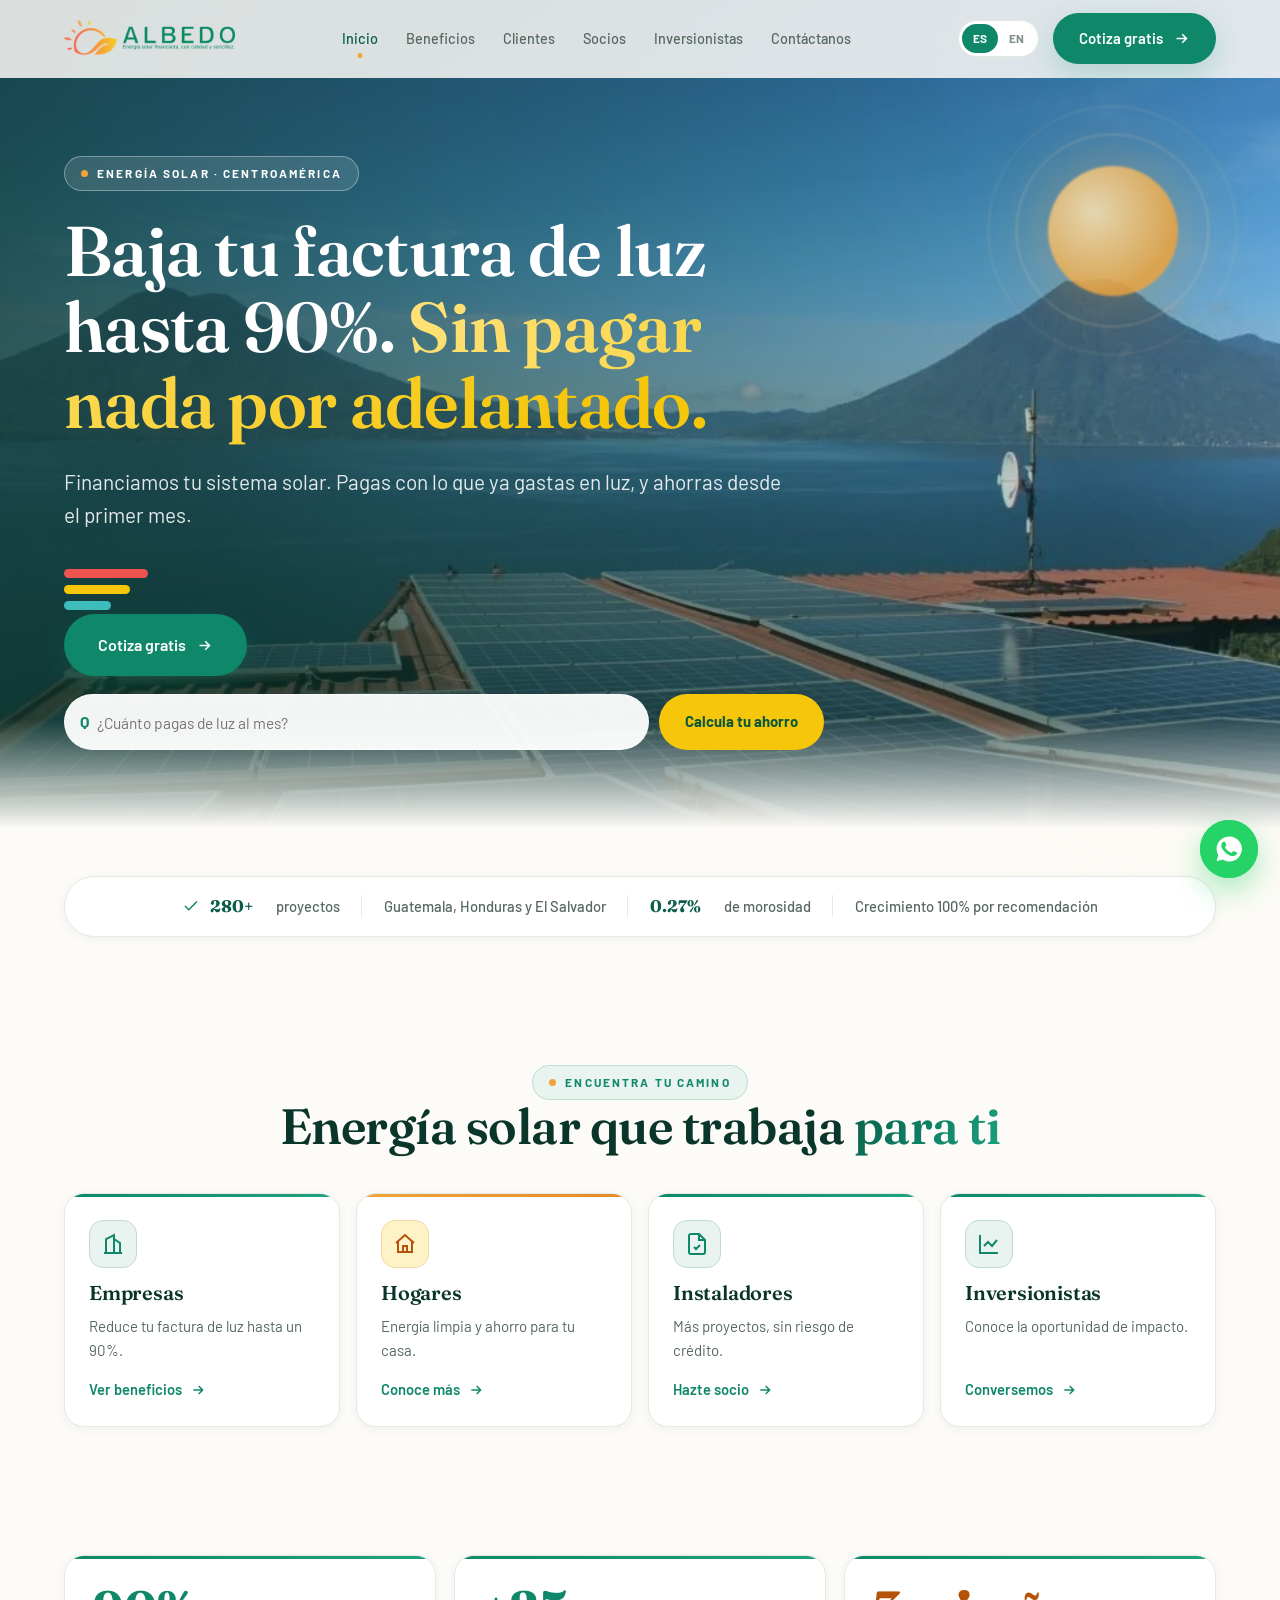
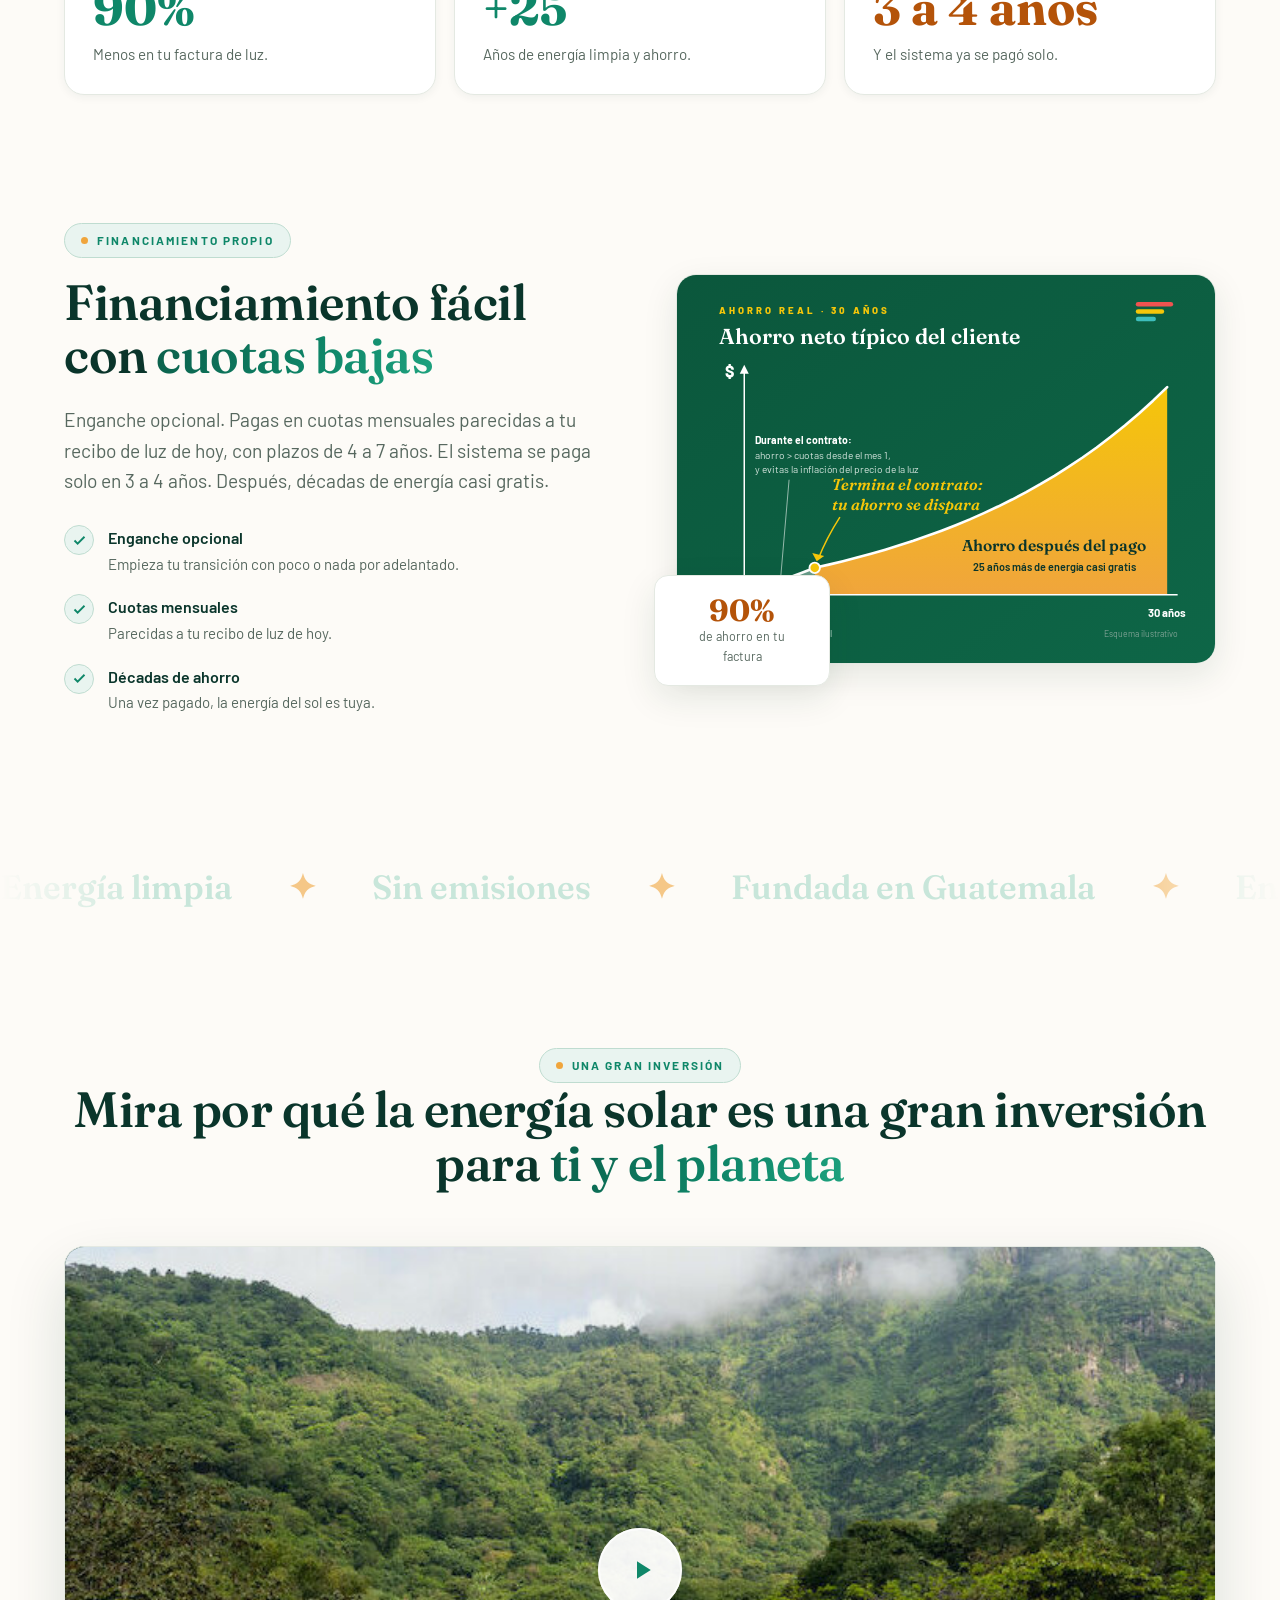
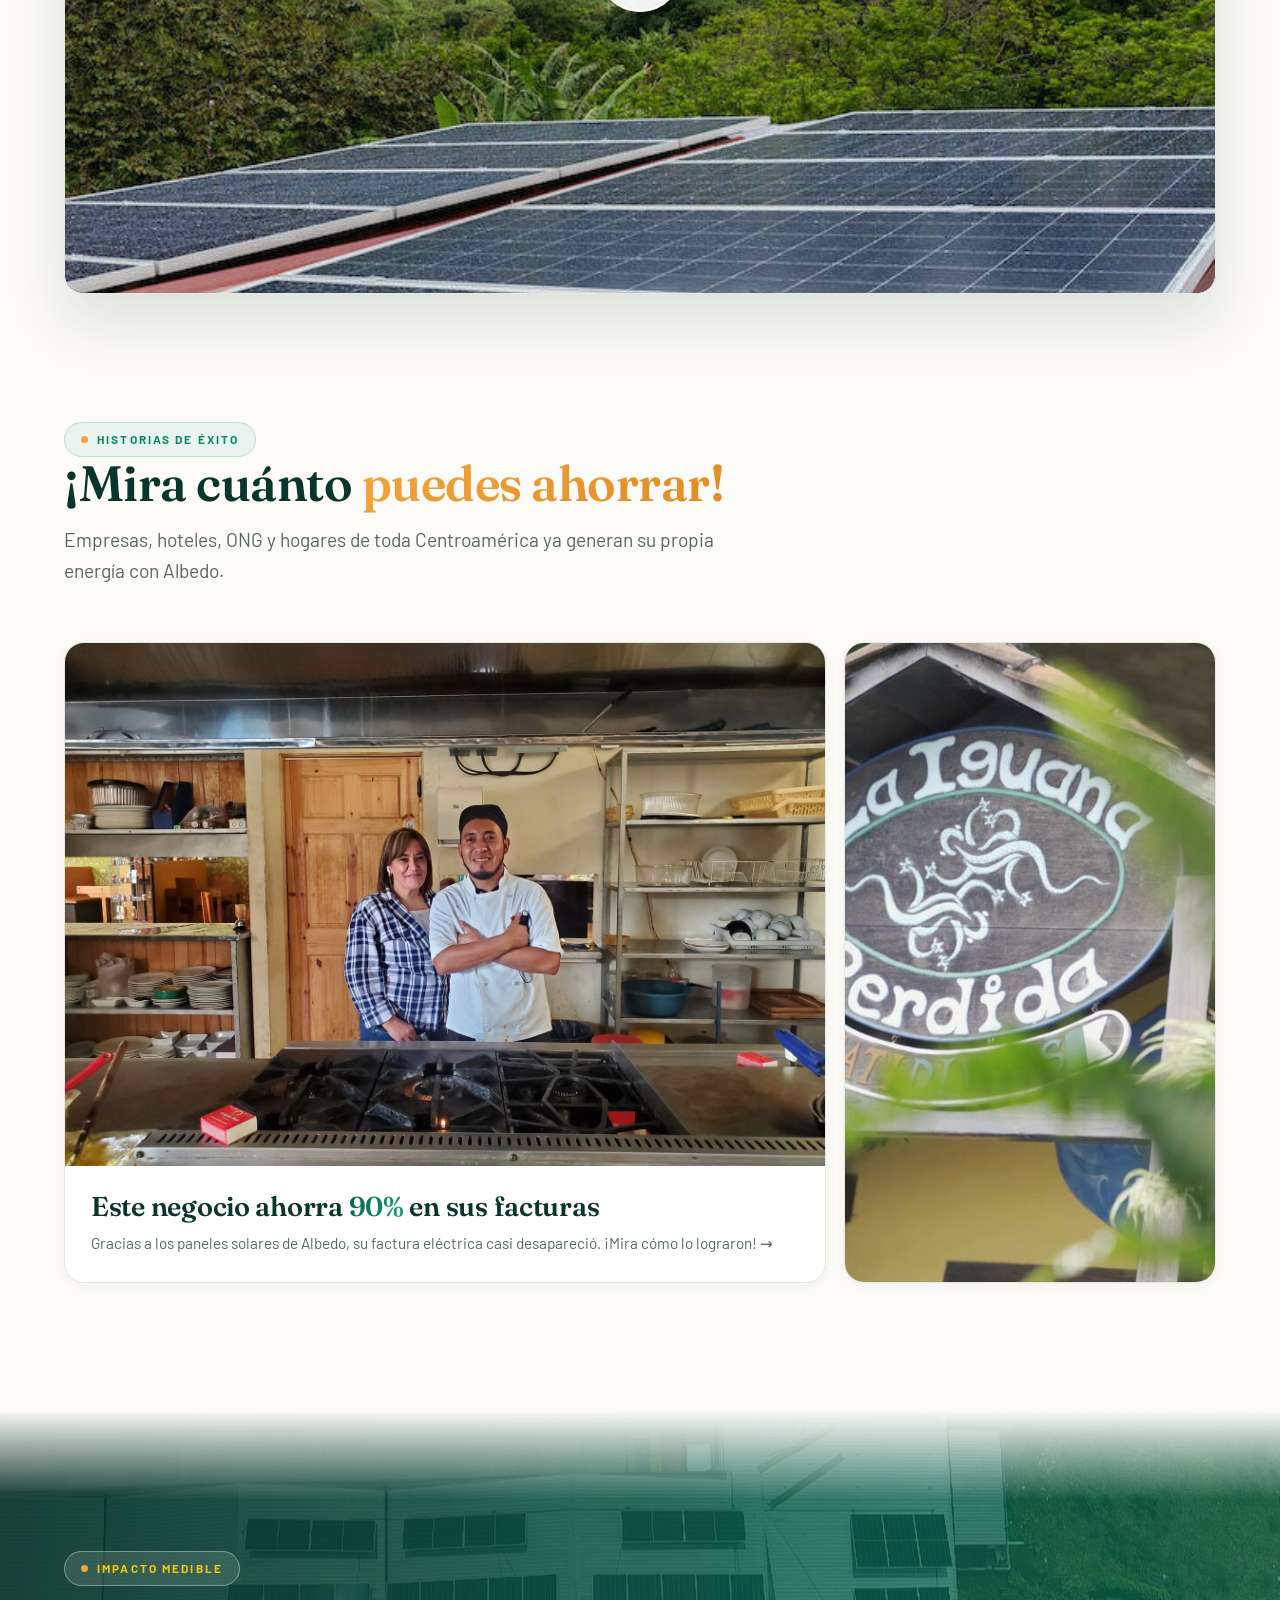
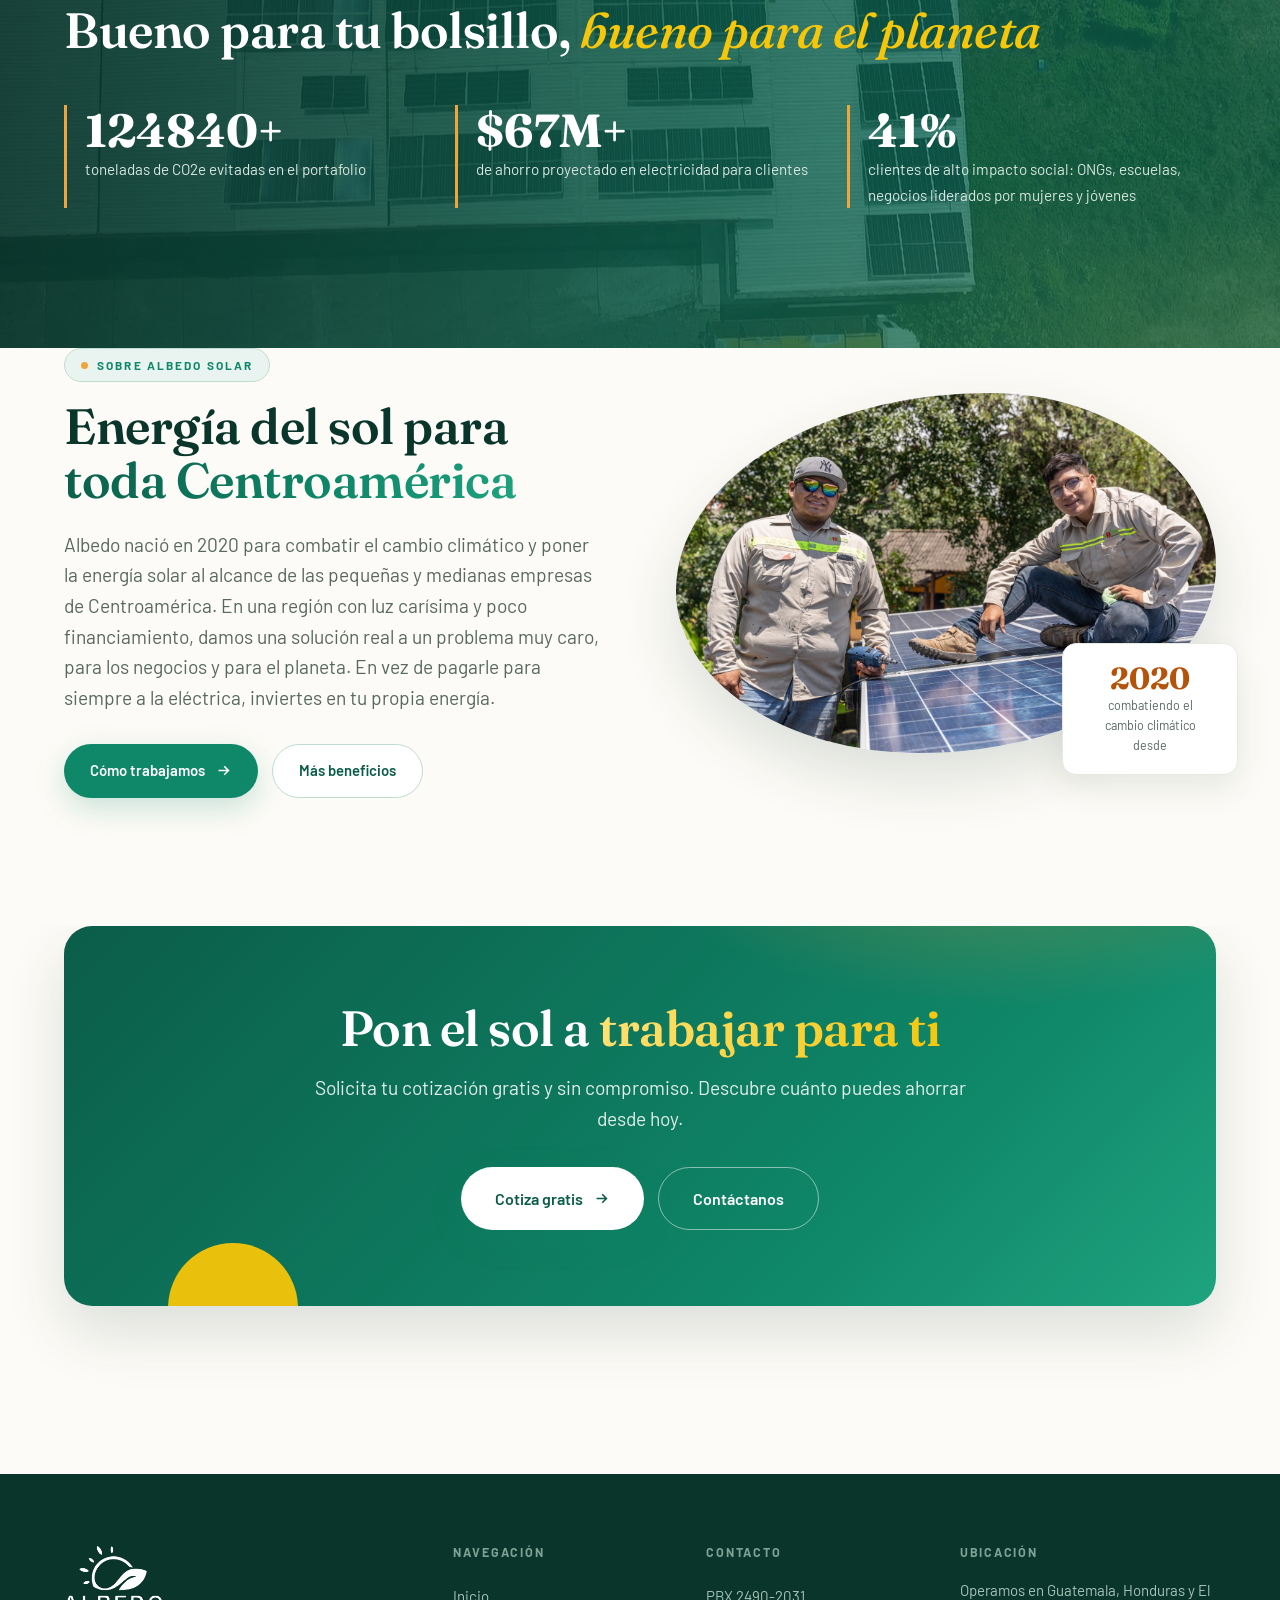
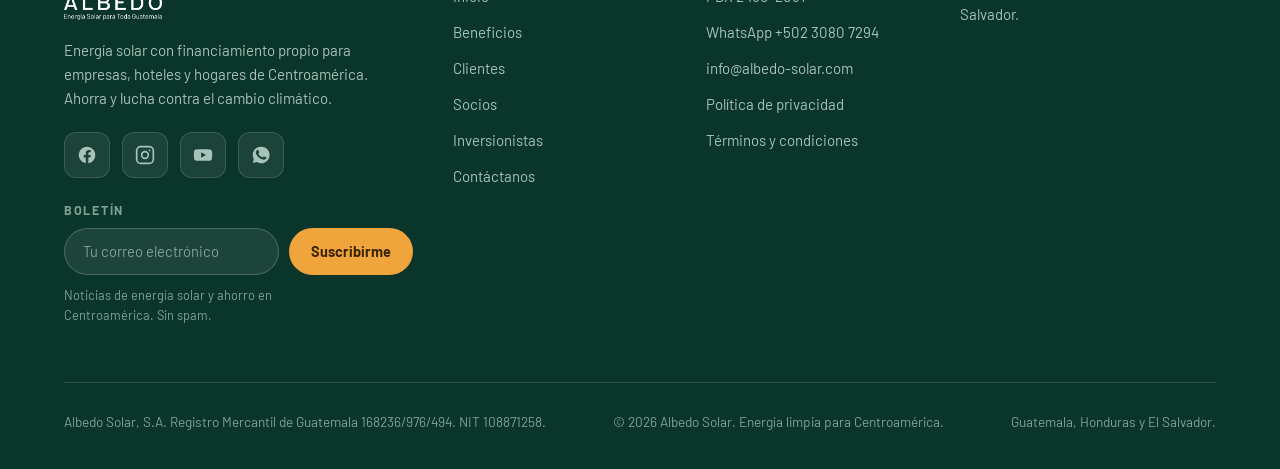
==== index.html @ ab94c724 "Add files via upload" ====
<!DOCTYPE html>
<html lang="es">
<head>
<meta charset="UTF-8" />
<meta name="viewport" content="width=device-width, initial-scale=1.0" />
<title data-en="Albedo Solar | Solar with nothing to pay upfront">Albedo Solar | Energía solar sin pagar nada por adelantado</title>
<meta name="description" data-en="Cut your power bill by up to 90% with built-in financing. Solar for businesses and homes in Guatemala, Honduras and El Salvador." content="Baja tu factura hasta 90% con financiamiento propio. Solar para empresas y hogares en Guatemala, Honduras y El Salvador." />
<link rel="icon" type="image/png" href="assets/images/green-logo-sun.png" />
<link rel="preconnect" href="https://fonts.googleapis.com">
<link rel="preconnect" href="https://fonts.gstatic.com" crossorigin>
<link rel="alternate" hreflang="es" href="https://albedo-solar.com/index.html" />
<link rel="alternate" hreflang="en" href="https://albedo-solar.com/index.html?lang=en" />
<link rel="alternate" hreflang="x-default" href="https://albedo-solar.com/index.html" />
<link rel="stylesheet" href="assets/css/styles.css?v=4" />
</head>
<body>

<div class="bg-field"></div>
<div class="aurora aurora--1"></div>
<div class="aurora aurora--2"></div>

<!-- ============ NAV ============ -->
<nav class="nav">
  <div class="wrap">
    <a class="brand" href="index.html">
      <img src="assets/images/albedo-wordmark-es.png" data-en-src="assets/images/albedo-wordmark.png" alt="Albedo Solar" style="height:36px;width:auto" />
    </a>
    <div class="nav-links">
      <a href="index.html" class="active" data-en="Home">Inicio</a>
      <a href="beneficios.html" data-en="Benefits">Beneficios</a>
      <a href="clientes.html" data-en="Clients">Clientes</a>
      <a href="socios.html" data-en="Installers">Socios</a>
      <a href="inversionistas.html" data-en="Investors">Inversionistas</a>
      <a href="contacto.html" data-en="Contact">Contáctanos</a>
    </div>
    <div class="nav-right">
      <div class="lang">
        <button data-lang="es" class="on">ES</button>
        <button data-lang="en">EN</button>
      </div>
      <a href="contacto.html" class="btn btn--primary nav-cta" data-en="Get a free quote">Cotiza gratis
        <svg viewBox="0 0 24 24" fill="none" stroke="currentColor" stroke-width="2.2"><path d="M5 12h14M13 6l6 6-6 6"/></svg>
      </a>
      <button class="burger" aria-label="Menú"><span></span><span></span><span></span></button>
    </div>
  </div>
</nav>
<div class="drawer">
  <a href="index.html" data-en="Home">Inicio</a>
  <a href="beneficios.html" data-en="Benefits">Beneficios</a>
  <a href="clientes.html" data-en="Clients">Clientes</a>
  <a href="socios.html" data-en="Installers">Socios</a>
  <a href="inversionistas.html" data-en="Investors">Inversionistas</a>
  <a href="contacto.html" data-en="Contact">Contáctanos</a>
  <a href="contacto.html" class="btn btn--primary" data-en="Get a free quote">Cotiza gratis</a>
</div>

<!-- ============ HERO ============ -->
<header class="hero">
  <div class="hero-bg">
    <img src="assets/images/hero-atitlan.jpg" alt="Paneles solares sobre el Lago de Atitlán, Guatemala" data-en-alt="Solar panels above Lake Atitlán, Guatemala" />
  </div>
  <div class="sun-orb"></div>
  <div class="wrap">
    <div class="hero-inner">
      <span class="eyebrow" data-reveal data-en="Solar energy · Central America">Energía solar · Centroamérica</span>
      <h1 data-reveal data-delay="1" data-en="Cut your power bill by up to 90%. &lt;span class=&quot;gradient-text&quot;&gt;Nothing to pay upfront.&lt;/span&gt;" style="margin:22px 0 24px">Baja tu factura de luz hasta 90%. <span class="gradient-text">Sin pagar nada por adelantado.</span></h1>
      <p class="lead" data-reveal data-delay="2" data-en="We finance your solar system. You pay with what you already spend on power, and you save from month one.">Financiamos tu sistema solar. Pagas con lo que ya gastas en luz, y ahorras desde el primer mes.</p>
      <div class="tricolor" data-reveal data-delay="2" aria-hidden="true"><i></i><i></i><i></i></div>
      <div class="hero-actions" data-reveal data-delay="3">
        <a href="contacto.html" class="btn btn--primary btn--lg" data-en="Get a free quote">Cotiza gratis
          <svg viewBox="0 0 24 24" fill="none" stroke="currentColor" stroke-width="2.2"><path d="M5 12h14M13 6l6 6-6 6"/></svg>
        </a>
        <form id="hero-calc" data-target="beneficios.html" class="hero-calc" novalidate>
          <div class="est-prefixed"><input type="number" min="1" inputmode="numeric" placeholder="¿Cuánto pagas de luz al mes?" data-en-ph="What do you pay for power monthly?" aria-label="Factura mensual de luz" data-en-aria="Monthly power bill" required /></div>
          <button type="submit" class="btn btn--solar" data-en="See your savings">Calcula tu ahorro</button>
        </form>
      </div>
    </div>
  </div>
</header>

<!-- ============ TRUST STRIP ============ -->
<section style="padding:clamp(28px,5vw,48px) 0 0">
  <div class="wrap">
    <div class="trust-strip" data-reveal>
      <!-- Live tracker: swap data-count for the live project figure; 280+ is today's floor -->
      <span class="ts"><svg viewBox="0 0 24 24" fill="none" stroke="currentColor" stroke-width="2"><path d="M20 6 9 17l-5-5"/></svg><b><span data-count="280" data-stat="projects">280</span>+</b>&nbsp;<span data-en="projects">proyectos</span></span>
      <span class="ts" data-en="Guatemala, Honduras and El Salvador">Guatemala, Honduras y El Salvador</span>
      <span class="ts"><b data-stat="delinquency">0.27%</b>&nbsp;<span data-en="delinquency">de morosidad</span></span>
      <span class="ts" data-en="Grown 100% by word of mouth">Crecimiento 100% por recomendación</span>
    </div>
  </div>
</section>

<!-- ============ AUDIENCE TILES ============ -->
<section class="section-pad" style="padding-bottom:0">
  <div class="wrap">
    <div class="sec-head center" style="margin-bottom:40px">
      <span class="eyebrow" data-reveal data-en="Find your path">Encuentra tu camino</span>
      <h2 data-reveal data-delay="1" data-en="Solar that works for you">Energía solar que trabaja <span class="gradient-text">para ti</span></h2>
    </div>
    <div class="audiences">
      <div class="aud" data-reveal>
        <span class="aud-ico"><svg viewBox="0 0 24 24" fill="none" stroke="currentColor" stroke-width="2"><path d="M3 21h18M5 21V7l8-4v18M19 21V11l-6-4"/><path d="M9 9v.01M9 13v.01M9 17v.01"/></svg></span>
        <h3 data-en="Businesses">Empresas</h3>
        <p data-en="Cut your electricity bill by up to 90%.">Reduce tu factura de luz hasta un 90%.</p>
        <a class="aud-link" href="beneficios.html" data-en="See benefits">Ver beneficios <svg viewBox="0 0 24 24" fill="none" stroke="currentColor" stroke-width="2.2"><path d="M5 12h14M13 6l6 6-6 6"/></svg></a>
      </div>
      <div class="aud solar" data-reveal data-delay="1">
        <span class="aud-ico"><svg viewBox="0 0 24 24" fill="none" stroke="currentColor" stroke-width="2"><path d="M3 11l9-8 9 8"/><path d="M5 9v11h14V9"/><path d="M10 20v-6h4v6"/></svg></span>
        <h3 data-en="Homes">Hogares</h3>
        <p data-en="Clean energy and savings for your home.">Energía limpia y ahorro para tu casa.</p>
        <a class="aud-link" href="clientes.html" data-en="Learn more">Conoce más <svg viewBox="0 0 24 24" fill="none" stroke="currentColor" stroke-width="2.2"><path d="M5 12h14M13 6l6 6-6 6"/></svg></a>
      </div>
      <div class="aud" data-reveal data-delay="2">
        <span class="aud-ico"><svg viewBox="0 0 24 24" fill="none" stroke="currentColor" stroke-width="2"><path d="M14 2H6a2 2 0 0 0-2 2v16a2 2 0 0 0 2 2h12a2 2 0 0 0 2-2V8z"/><path d="M14 2v6h6"/><path d="m9 15 2 2 4-4"/></svg></span>
        <h3 data-en="Installers">Instaladores</h3>
        <p data-en="More projects, zero credit risk.">Más proyectos, sin riesgo de crédito.</p>
        <a class="aud-link" href="socios.html" data-en="Become a partner">Hazte socio <svg viewBox="0 0 24 24" fill="none" stroke="currentColor" stroke-width="2.2"><path d="M5 12h14M13 6l6 6-6 6"/></svg></a>
      </div>
      <div class="aud" data-reveal data-delay="3">
        <span class="aud-ico"><svg viewBox="0 0 24 24" fill="none" stroke="currentColor" stroke-width="2"><path d="M3 3v18h18"/><path d="m7 14 4-4 4 4 5-6"/></svg></span>
        <h3 data-en="Investors">Inversionistas</h3>
        <p data-en="Explore the impact opportunity.">Conoce la oportunidad de impacto.</p>
        <a class="aud-link" href="inversionistas.html" data-en="Let’s talk">Conversemos <svg viewBox="0 0 24 24" fill="none" stroke="currentColor" stroke-width="2.2"><path d="M5 12h14M13 6l6 6-6 6"/></svg></a>
      </div>
    </div>
  </div>
</section>

<!-- ============ BENEFIT STATS BAND ============ -->
<section class="section-pad">
  <div class="wrap">
    <div class="stat-row">
      <div class="stat" data-reveal>
        <div class="num" data-count="90" data-suffix="%">90%</div>
        <p class="label" data-en="Off your electricity bill.">Menos en tu factura de luz.</p>
      </div>
      <div class="stat" data-reveal data-delay="1">
        <div class="num" data-prefix="+" data-count="25" data-suffix="">+25</div>
        <p class="label" data-en="Years of clean energy and savings.">Años de energía limpia y ahorro.</p>
      </div>
      <div class="stat" data-reveal data-delay="2">
        <div class="num solar" data-en="3 to 4 years">3 a 4 años</div>
        <p class="label" data-en="And the system has paid for itself.">Y el sistema ya se pagó solo.</p>
      </div>
    </div>
  </div>
</section>

<!-- ============ FINANCIAMIENTO ============ -->
<section class="section-pad" id="financiamiento" style="padding-top:0">
  <div class="wrap">
    <div class="split">
      <div class="split-content">
        <span class="eyebrow" data-reveal data-en="Built-in financing">Financiamiento propio</span>
        <h2 data-reveal data-delay="1" data-en="Easy financing with low monthly payments" style="margin:18px 0 22px">Financiamiento fácil con <span class="gradient-text">cuotas bajas</span></h2>
        <p class="lead" data-reveal data-delay="2" data-en="Optional downpayment. You pay monthly, in installments close to today’s power bill, over 4 to 7 years. The system pays for itself in 3 to 4 years. Then decades of near-free energy.">Enganche opcional. Pagas en cuotas mensuales parecidas a tu recibo de luz de hoy, con plazos de 4 a 7 años. El sistema se paga solo en 3 a 4 años. Después, décadas de energía casi gratis.</p>
        <ul class="feature-list">
          <li data-reveal data-delay="2"><span class="tick"><svg viewBox="0 0 24 24" fill="none" stroke="currentColor" stroke-width="3"><path d="M20 6 9 17l-5-5"/></svg></span><div><strong data-en="Optional downpayment">Enganche opcional</strong><span data-en="Start your switch with little or nothing upfront.">Empieza tu transición con poco o nada por adelantado.</span></div></li>
          <li data-reveal data-delay="3"><span class="tick"><svg viewBox="0 0 24 24" fill="none" stroke="currentColor" stroke-width="3"><path d="M20 6 9 17l-5-5"/></svg></span><div><strong data-en="Monthly installments">Cuotas mensuales</strong><span data-en="Close to today’s power bill.">Parecidas a tu recibo de luz de hoy.</span></div></li>
          <li data-reveal data-delay="4"><span class="tick"><svg viewBox="0 0 24 24" fill="none" stroke="currentColor" stroke-width="3"><path d="M20 6 9 17l-5-5"/></svg></span><div><strong data-en="Decades of savings">Décadas de ahorro</strong><span data-en="Once it’s paid off, the sun’s energy is yours.">Una vez pagado, la energía del sol es tuya.</span></div></li>
        </ul>
      </div>
      <div class="split-media" data-reveal data-delay="2">
        <div class="frame"><svg viewBox="0 0 720 520" xmlns="http://www.w3.org/2000/svg" role="img" aria-label="Ahorro neto típico del cliente a 30 años" style="display:block;width:100%;height:auto">
  <defs>
    <linearGradient id="abChartBg" x1="0" y1="0" x2="1" y2="1">
      <stop offset="0" stop-color="#0B573C"/><stop offset="1" stop-color="#0E6647"/>
    </linearGradient>
    <linearGradient id="abGold" x1="0" y1="1" x2="0" y2="0">
      <stop offset="0" stop-color="#F0A53C"/><stop offset="1" stop-color="#F5C609"/>
    </linearGradient>
  </defs>
  <rect width="720" height="520" rx="22" fill="url(#abChartBg)"/>

  <text x="56" y="52" font-family="Barlow, sans-serif" font-size="13" font-weight="800" letter-spacing="4" fill="#F5C609" data-en="REAL SAVINGS · 30 YEARS">AHORRO REAL · 30 AÑOS</text>
  <g transform="translate(614,36)">
    <rect width="50" height="6" rx="3" fill="#EF5350"/><rect y="10" width="38" height="6" rx="3" fill="#F5C609"/><rect y="20" width="27" height="6" rx="3" fill="#3EBEBD"/>
  </g>
  <text x="56" y="92" font-family="Fraunces, Georgia, serif" font-size="29" font-weight="600" fill="#FFFFFF" data-en="Typical client net savings">Ahorro neto típico del cliente</text>

  <path d="M 90 428 90.0 428.0 L 108.9 420.8 L 127.7 413.5 L 146.6 406.3 L 165.5 399.1 L 184.3 391.9 L 184.3 428 Z" fill="#FFFFFF" opacity="0.38"/>
  <path d="M 184.3 428 184.3 391.9 L 203.2 387.6 L 222.1 383.0 L 240.9 378.2 L 259.8 373.1 L 278.7 367.6 L 297.5 361.8 L 316.4 355.7 L 335.3 349.1 L 354.1 342.2 L 373.0 334.8 L 391.9 327.0 L 410.7 318.7 L 429.6 309.9 L 448.5 300.5 L 467.3 290.6 L 486.2 280.0 L 505.1 268.8 L 523.9 256.9 L 542.8 244.2 L 561.7 230.8 L 580.5 216.5 L 599.4 201.3 L 618.3 185.3 L 637.1 168.2 L 656.0 150.0 L 656 428 Z" fill="url(#abGold)"/>
  <path d="M 90.0 428.0 L 108.9 420.8 L 127.7 413.5 L 146.6 406.3 L 165.5 399.1 L 184.3 391.9 L 203.2 387.6 L 222.1 383.0 L 240.9 378.2 L 259.8 373.1 L 278.7 367.6 L 297.5 361.8 L 316.4 355.7 L 335.3 349.1 L 354.1 342.2 L 373.0 334.8 L 391.9 327.0 L 410.7 318.7 L 429.6 309.9 L 448.5 300.5 L 467.3 290.6 L 486.2 280.0 L 505.1 268.8 L 523.9 256.9 L 542.8 244.2 L 561.7 230.8 L 580.5 216.5 L 599.4 201.3 L 618.3 185.3 L 637.1 168.2 L 656.0 150.0" fill="none" stroke="#FFFFFF" stroke-width="3.5" stroke-linecap="round" stroke-linejoin="round"/>
  <line x1="184.3" y1="428" x2="184.3" y2="391.9" stroke="#FFFFFF" stroke-width="1.5" stroke-dasharray="5 5" opacity="0.7"/>
  <line x1="95" y1="417" x2="179" y2="417" stroke="#F5C609" stroke-width="2"/>
  <path d="M 103 413 L 94 417 L 103 421 Z" fill="#F5C609"/>
  <path d="M 171 413 L 180 417 L 171 421 Z" fill="#F5C609"/>
  <circle cx="184.3" cy="391.9" r="7" fill="#F5C609" stroke="#FFFFFF" stroke-width="2.5"/>

  <line x1="90" y1="428" x2="670" y2="428" stroke="#FFFFFF" stroke-width="2"/>
  <line x1="90" y1="428" x2="90" y2="124" stroke="#FFFFFF" stroke-width="2"/>
  <path d="M 84 132 L 90 120 L 96 132 Z" fill="#FFFFFF"/>
  <text x="64" y="138" font-family="Barlow, sans-serif" font-size="22" font-weight="800" fill="#FFFFFF">$</text>

  <!-- during-contract block -->
  <text x="104" y="226" font-family="Barlow, sans-serif" font-size="14" font-weight="700" fill="#FFFFFF" data-en="During the contract:">Durante el contrato:</text>
  <text x="104" y="246" font-family="Barlow, sans-serif" font-size="13.5" fill="#D7E6DF" data-en="savings &amp;gt; payments from month 1,">ahorro &gt; cuotas desde el mes 1,</text>
  <text x="104" y="265" font-family="Barlow, sans-serif" font-size="13.5" fill="#D7E6DF" data-en="and you avoid electricity price inflation">y evitas la inflación del precio de la luz</text>
  <line x1="150" y1="274" x2="139" y2="402" stroke="#D7E6DF" stroke-width="1.2" opacity="0.75"/>

  <!-- kink annotation -->
  <text x="208" y="288" font-family="Fraunces, Georgia, serif" font-size="21" font-weight="600" font-style="italic" fill="#F5C609" data-en="The contract ends:">Termina el contrato:</text>
  <text x="208" y="314" font-family="Fraunces, Georgia, serif" font-size="21" font-weight="600" font-style="italic" fill="#F5C609" data-en="your savings take off">tu ahorro se dispara</text>
  <path d="M 218 324 Q 200 352 189 380" fill="none" stroke="#F5C609" stroke-width="2"/>
  <path d="M 181 372 L 187 383 L 197 376 Z" fill="#F5C609"/>

  <!-- after repayment -->
  <text x="505" y="370" text-anchor="middle" font-family="Fraunces, Georgia, serif" font-size="21" font-weight="600" fill="#0A352B" data-en="Savings after repayment">Ahorro después del pago</text>
  <text x="505" y="396" text-anchor="middle" font-family="Barlow, sans-serif" font-size="14.5" font-weight="600" fill="#0A352B" data-en="25 more years of near-free energy">25 años más de energía casi gratis</text>

  <text x="90" y="458" text-anchor="middle" font-family="Barlow, sans-serif" font-size="15" fill="#BFDCD0">0</text>
  <text x="184" y="458" text-anchor="middle" font-family="Barlow, sans-serif" font-size="15" font-weight="800" fill="#F5C609" data-en="5 years">5 años</text>
  <text x="656" y="458" text-anchor="middle" font-family="Barlow, sans-serif" font-size="15" font-weight="700" fill="#FFFFFF" data-en="30 years">30 años</text>
  <rect x="83" y="472" width="14" height="15" rx="3" fill="#F0A53C"/>
  <text x="105" y="484" font-family="Barlow, sans-serif" font-size="13" fill="#BFDCD0" data-en="Optional downpayment">Enganche opcional</text>
  <text x="670" y="484" text-anchor="end" font-family="Barlow, sans-serif" font-size="11.5" fill="#7FA294" data-en="Illustrative">Esquema ilustrativo</text>
</svg></div>
        <div class="glow-chip">
          <div class="big">90%</div>
          <div class="sm" data-en="off your bill">de ahorro en tu factura</div>
        </div>
      </div>
    </div>
  </div>
</section>

<!-- ============ MARQUEE ============ -->
<section style="padding:18px 0 6px">
  <div class="marquee"><div class="marquee-track">
    <span data-en="Clean energy">Energía limpia</span><span data-en="No emissions">Sin emisiones</span><span data-en="Founded in Guatemala">Fundada en Guatemala</span><span data-en="Energy for Central America">Energía para Centroamérica</span><span data-en="Real savings">Ahorro real</span>
    <span data-en="Clean energy">Energía limpia</span><span data-en="No emissions">Sin emisiones</span><span data-en="Founded in Guatemala">Fundada en Guatemala</span><span data-en="Energy for Central America">Energía para Centroamérica</span><span data-en="Real savings">Ahorro real</span>
  </div></div>
</section>

<!-- ============ VIDEO / INVERSIÓN ============ -->
<section class="section-pad">
  <div class="wrap">
    <div class="sec-head center">
      <span class="eyebrow" data-reveal data-en="A great investment">Una gran inversión</span>
      <h2 data-reveal data-delay="1" data-en="See why solar is a great investment for you and the planet">Mira por qué la energía solar es una gran inversión<br>para <span class="gradient-text">ti y el planeta</span></h2>
    </div>
    <div class="video-wrap" data-reveal data-delay="2" data-video="UJ7gDQhjEqg">
      <img class="poster" src="assets/images/solar-with-trees.jpg" alt="Paneles solares entre montañas de Centroamérica" data-en-alt="Solar panels among the mountains of Central America" />
      <button class="play-btn" aria-label="Ver video" data-en-aria="Play video">
        <span class="ring"><svg viewBox="0 0 24 24" fill="currentColor"><path d="M8 5v14l11-7z"/></svg></span>
      </button>
    </div>
  </div>
</section>

<!-- ============ HISTORIAS DE ÉXITO ============ -->
<section class="section-pad" style="padding-top:0">
  <div class="wrap">
    <div class="sec-head">
      <span class="eyebrow" data-reveal data-en="Success stories">Historias de éxito</span>
      <h2 data-reveal data-delay="1" data-en="See how much you can save!">¡Mira cuánto <span class="solar-text">puedes ahorrar!</span></h2>
      <p class="lead" data-reveal data-delay="2" data-en="Businesses, hotels, NGOs and homes across Central America already make their own energy with Albedo.">Empresas, hoteles, ONG y hogares de toda Centroamérica ya generan su propia energía con Albedo.</p>
    </div>
    <div class="bento">
      <a href="clientes.html" class="card col-4" data-reveal>
        <div class="card-media"><img src="assets/images/customer-restaurant.jpg" alt="Dueña de un restaurante que ahorra con Albedo Solar" data-en-alt="Restaurant owner saving with Albedo Solar" /></div>
        <div class="card-body">
          <h3 data-en="This business saves 90% on its bills">Este negocio ahorra <span class="gradient-text">90%</span> en sus facturas</h3>
          <p data-en="Thanks to Albedo solar panels, its power bill all but vanished. See how they did it →">Gracias a los paneles solares de Albedo, su factura eléctrica casi desapareció. ¡Mira cómo lo lograron! →</p>
        </div>
      </a>
      <a href="clientes.html" class="card col-2" data-reveal data-delay="1">
        <div class="card-media" style="aspect-ratio:auto;height:100%;min-height:240px"><img src="assets/images/Albedo-Pics_-27.jpg" alt="Hotel a orillas del Lago de Atitlán" data-en-alt="Hotel on the shore of Lake Atitlán" /></div>
        <div class="card-body">
          <h3 data-en="Hotel on Lake Atitlán">Hotel en el Lago de Atitlán</h3>
          <p data-en="90% off its bill. See how →">90% menos en su factura. ¿Cómo lo hicieron? →</p>
        </div>
      </a>
    </div>
  </div>
</section>


<!-- IMPACTO (photo band) -->
<section class="photo-band" style="background-image:url('assets/images/aerial-roof.jpg')">
  <div class="wrap">
    <div class="pb-inner">
      <span class="eyebrow" data-reveal data-en="Measured impact">Impacto medible</span>
      <h2 data-reveal data-delay="1" data-en="Good for your pocket, &lt;em&gt;good for the planet&lt;/em&gt;">Bueno para tu bolsillo, <em>bueno para el planeta</em></h2>
      <div class="pb-stats">
        <div class="pb-stat" data-reveal><b data-count="135000" data-suffix="+" data-stat="co2Tons">135,000+</b><span data-en="tons of CO2e avoided across the portfolio">toneladas de CO2e evitadas en el portafolio</span></div>
        <div class="pb-stat" data-reveal data-delay="1"><b data-prefix="$" data-count="72" data-suffix="M+">$72M+</b><span data-en="in projected client electricity savings">de ahorro proyectado en electricidad para clientes</span></div>
        <div class="pb-stat" data-reveal data-delay="2"><b data-count="44" data-suffix="%" data-stat="impactClients">44%</b><span data-en="high social-impact clients: NGOs, schools, women- and youth-led businesses">clientes de alto impacto social: ONGs, escuelas, negocios liderados por mujeres y jóvenes</span></div>
      </div>
    </div>
  </div>
</section>

<!-- ============ SOBRE ALBEDO ============ -->
<section class="section-pad" id="sobre" style="padding-top:0">
  <div class="wrap">
    <div class="split rev">
      <div class="split-media" data-reveal>
        <div class="frame blob-frame"><img src="assets/images/dream-team.jpg" alt="Equipo de Albedo Solar instalando paneles" data-en-alt="The Albedo Solar team installing panels" /></div>
        <div class="glow-chip" style="right:-22px;left:auto">
          <div class="big">2020</div>
          <div class="sm" data-en="fighting climate change since">combatiendo el cambio climático desde</div>
        </div>
      </div>
      <div class="split-content">
        <span class="eyebrow" data-reveal data-en="About Albedo Solar">Sobre Albedo Solar</span>
        <h2 data-reveal data-delay="1" data-en="Solar energy for all of Central America" style="margin:18px 0 22px">Energía del sol para <span class="gradient-text">toda Centroamérica</span></h2>
        <p class="lead" data-reveal data-delay="2" data-en="Albedo was founded in 2020 to fight climate change and put solar within reach of small and medium businesses across Central America. In a region with sky-high power costs and little financing, we offer a real fix to an expensive problem, for businesses and the planet. Instead of paying the utility forever, you invest in your own energy.">Albedo nació en 2020 para combatir el cambio climático y poner la energía solar al alcance de las pequeñas y medianas empresas de Centroamérica. En una región con luz carísima y poco financiamiento, damos una solución real a un problema muy caro, para los negocios y para el planeta. En vez de pagarle para siempre a la eléctrica, inviertes en tu propia energía.</p>
        <div class="hero-actions" style="margin-top:30px" data-reveal data-delay="3">
          <a href="beneficios.html#proceso" class="btn btn--primary" data-en="How we work">Cómo trabajamos
            <svg viewBox="0 0 24 24" fill="none" stroke="currentColor" stroke-width="2.2"><path d="M5 12h14M13 6l6 6-6 6"/></svg>
          </a>
          <a href="beneficios.html" class="btn btn--ghost" data-en="More benefits">Más beneficios</a>
        </div>
      </div>
    </div>
  </div>
</section>

<!-- ============ CTA ============ -->
<section class="section-pad cta-band" style="padding-top:0">
  <div class="wrap">
    <div class="cta-box" data-reveal>
      <span class="halfsun" aria-hidden="true"></span>
      <h2 data-en="Put the sun to work for you">Pon el sol a <span class="solar-text">trabajar para ti</span></h2>
      <p class="lead" data-en="Get a free, no-obligation quote. See how much you can save starting today.">Solicita tu cotización gratis y sin compromiso. Descubre cuánto puedes ahorrar desde hoy.</p>
      <div class="hero-actions">
        <a href="contacto.html" class="btn btn--primary btn--lg" data-en="Get a free quote">Cotiza gratis
          <svg viewBox="0 0 24 24" fill="none" stroke="currentColor" stroke-width="2.2"><path d="M5 12h14M13 6l6 6-6 6"/></svg>
        </a>
        <a href="contacto.html" class="btn btn--ghost btn--lg" data-en="Contact us">Contáctanos</a>
      </div>
    </div>
  </div>
</section>

<!-- ============ FOOTER ============ -->
<footer class="footer">
  <div class="wrap">
    <div class="footer-grid">
      <div>
        <a class="brand" href="index.html"><img src="assets/images/LOGO_SPANISH-white.png" data-en-src="assets/images/footer-logo.png" alt="Albedo Solar" style="height:74px;width:auto" /></a>
        <p data-en="Solar energy with built-in financing for businesses, hotels and homes across Central America. Save money and fight climate change.">Energía solar con financiamiento propio para empresas, hoteles y hogares de Centroamérica. Ahorra y lucha contra el cambio climático.</p>
        <div class="socials" style="margin-top:22px">
          <a href="https://www.facebook.com/AlbedoSolarGuate" target="_blank" rel="noopener" aria-label="Facebook"><svg viewBox="0 0 24 24" fill="currentColor"><path d="M22 12a10 10 0 1 0-11.5 9.9v-7H8v-2.9h2.5V9.8c0-2.5 1.5-3.9 3.8-3.9 1.1 0 2.2.2 2.2.2v2.5h-1.3c-1.2 0-1.6.8-1.6 1.6v1.9h2.8l-.4 2.9h-2.4v7A10 10 0 0 0 22 12z"/></svg></a>
          <a href="https://www.instagram.com/albedo.solar/" target="_blank" rel="noopener" aria-label="Instagram"><svg viewBox="0 0 24 24" fill="none" stroke="currentColor" stroke-width="2"><rect x="2" y="2" width="20" height="20" rx="5"/><circle cx="12" cy="12" r="4"/><circle cx="17.5" cy="6.5" r="1" fill="currentColor" stroke="none"/></svg></a>
          <a href="https://www.youtube.com/@albedosolar9647" target="_blank" rel="noopener" aria-label="YouTube"><svg viewBox="0 0 24 24" fill="currentColor"><path d="M23 12s0-3.2-.4-4.7a2.5 2.5 0 0 0-1.8-1.8C19.2 5 12 5 12 5s-7.2 0-8.8.5A2.5 2.5 0 0 0 1.4 7.3 26 26 0 0 0 1 12a26 26 0 0 0 .4 4.7 2.5 2.5 0 0 0 1.8 1.8C4.8 19 12 19 12 19s7.2 0 8.8-.5a2.5 2.5 0 0 0 1.8-1.8C23 15.2 23 12 23 12zM9.8 15.3V8.7l5.7 3.3z"/></svg></a>
          <a href="https://wa.me/50230807294" target="_blank" rel="noopener" aria-label="WhatsApp"><svg viewBox="0 0 24 24" fill="currentColor"><path d="M12 2a10 10 0 0 0-8.6 15l-1.3 4.7 4.8-1.3A10 10 0 1 0 12 2zm5.8 14.2c-.2.7-1.4 1.3-2 1.4-.5.1-1.2.1-1.9-.1-.4-.1-1-.3-1.7-.6-3-1.3-5-4.4-5.1-4.6-.2-.2-1.3-1.7-1.3-3.2s.8-2.3 1.1-2.6c.3-.3.6-.4.8-.4h.6c.2 0 .4 0 .7.5l.8 2c.1.2.1.4 0 .6l-.4.5-.3.4c-.2.2-.4.4-.2.7.2.4.9 1.5 2 2.4 1.3 1.2 2.4 1.5 2.7 1.7.3.1.5.1.7-.1l.9-1c.2-.3.4-.2.7-.1l2 .9c.3.2.5.2.6.4.1.1.1.7-.2 1.4z"/></svg></a>
        </div>
        <div class="newsletter">
          <h4 data-en="Newsletter">Boletín</h4>
          <form novalidate>
            <div class="nl-row">
              <input type="email" name="EMAIL" placeholder="Tu correo electrónico" data-en-ph="Your email address" required aria-label="Correo para el boletín" data-en-aria="Newsletter email" />
              <button type="submit" data-en="Subscribe">Suscribirme</button>
            </div>
            <p class="nl-note" data-en="News on solar and savings in Central America. No spam.">Noticias de energía solar y ahorro en Centroamérica. Sin spam.</p>
          </form>
        </div>
      </div>
      <div class="footer-col">
        <h4 data-en="Navigation">Navegación</h4>
        <a href="index.html" data-en="Home">Inicio</a>
        <a href="beneficios.html" data-en="Benefits">Beneficios</a>
          <a href="clientes.html" data-en="Clients">Clientes</a>
        <a href="socios.html" data-en="Installers">Socios</a>
        <a href="inversionistas.html" data-en="Investors">Inversionistas</a>
        <a href="contacto.html" data-en="Contact">Contáctanos</a>
      </div>
      <div class="footer-col">
        <h4 data-en="Contact">Contacto</h4>
        <a href="tel:+50224902031">PBX 2490-2031</a>
        <a href="https://wa.me/50230807294" target="_blank" rel="noopener">WhatsApp +502 3080 7294</a>
        <a href="mailto:info@albedo-solar.com">info@albedo-solar.com</a>
        <a href="privacidad.html" data-en="Privacy policy">Política de privacidad</a>
        <a href="terminos.html" data-en="Terms">Términos y condiciones</a>
      </div>
      <div class="footer-col">
        <h4 data-en="Location">Ubicación</h4>
        <p style="font-size:.94rem" data-en="We work across Guatemala, Honduras and El Salvador.">Operamos en Guatemala, Honduras y El Salvador.</p>
      </div>
    </div>
    <div class="footer-bottom">
      <span data-en="Albedo Solar, S.A. Registro Mercantil de Guatemala 168236/976/494. NIT 108871258.">Albedo Solar, S.A. Registro Mercantil de Guatemala 168236/976/494. NIT 108871258.</span>

      <span data-en="© 2026 Albedo Solar. Clean energy for Central America.">© <span data-year>2026</span> Albedo Solar. Energía limpia para Centroamérica.</span>
      <span data-en="Guatemala, Honduras and El Salvador.">Guatemala, Honduras y El Salvador.</span>
    </div>
  </div>
</footer>

<!-- floating WhatsApp -->
<a class="wa-float" href="https://wa.me/50230807294" target="_blank" rel="noopener" aria-label="WhatsApp" data-en-aria="Chat on WhatsApp">
  <svg viewBox="0 0 24 24"><path d="M12 2a10 10 0 0 0-8.6 15l-1.3 4.7 4.8-1.3A10 10 0 1 0 12 2zm5.8 14.2c-.2.7-1.4 1.3-2 1.4-.5.1-1.2.1-1.9-.1-.4-.1-1-.3-1.7-.6-3-1.3-5-4.4-5.1-4.6-.2-.2-1.3-1.7-1.3-3.2s.8-2.3 1.1-2.6c.3-.3.6-.4.8-.4h.6c.2 0 .4 0 .7.5l.8 2c.1.2.1.4 0 .6l-.4.5-.3.4c-.2.2-.4.4-.2.7.2.4.9 1.5 2 2.4 1.3 1.2 2.4 1.5 2.7 1.7.3.1.5.1.7-.1l.9-1c.2-.3.4-.2.7-.1l2 .9c.3.2.5.2.6.4.1.1.1.7-.2 1.4z"/></svg>
</a>

<!-- sticky mobile CTA bar -->
<div class="mobile-cta">
  <a class="btn btn--primary" href="https://wa.me/50230807294" target="_blank" rel="noopener" data-wa-es="Hola Albedo. Quiero una cotización gratis." data-wa-en="Hi Albedo. I'd like a free quote." data-en="WhatsApp">WhatsApp</a>
  <a class="btn btn--ghost" href="beneficios.html#estimador" data-en="See your savings">Calcula tu ahorro</a>
</div>

<script src="assets/js/config.js?v=4"></script>
<script src="assets/js/main.js?v=4"></script>
</body>
</html>
---- assets/css/styles.css ----
/* ==========================================================================
   ALBEDO SOLAR — Marca Albedo skin
   Light, warm, real photography. Deep green + warm orange on soft cream.
   Same class map as the original build; only the design system changed.
   ========================================================================== */

/* ----------  Fonts  ---------- */
@import url('https://fonts.googleapis.com/css2?family=Fraunces:opsz,wght@9..144,500;9..144,600;9..144,700&family=Barlow:wght@400;500;600;700;800&display=swap');

/* ----------  Tokens (Marca Albedo)  ---------- */
:root {
  /* Brand */
  --green:       #0F8769;   /* primary */
  --green-mid:   #1FA37F;
  --green-deep:  #0B5D49;
  --green-ink:   #0A352B;   /* footer / darkest */
  --tint:        #E9F4F0;   /* light green tint */
  --band:        #C8E6DA;   /* mid green band */
  --orange:      #F0A53C;
  --yellow:      #F5C609;   /* deck bright yellow */
  --teal-acc:    #3EBEBD;   /* deck teal */
  --coral:       #EF5350;   /* deck coral */
  --orange-dark: #B45309;
  --orange-tint: #FEF3C7;

  /* Surfaces */
  --bg:          #FDFBF7;   /* warm cream */
  --bg-2:        #F7F4EC;
  --surface:     #FFFFFF;
  --glass:       #FFFFFF;
  --glass-2:     #F4F9F6;
  --stroke:      #E4E9E2;
  --stroke-2:    #BFDCD0;

  /* Text */
  --text:        #21312B;
  --muted:       #57685F;
  --muted-2:     #7E8D85;

  /* Gradients */
  --grad-brand:  linear-gradient(135deg, #0F8769 0%, #1FA37F 100%);
  --grad-solar:  linear-gradient(135deg, #F0A53C 0%, #E38B26 100%);
  --grad-text:   linear-gradient(120deg, #0B5D49 0%, #0F8769 60%, #1FA37F 100%);

  /* Shadows */
  --shadow-sm:   0 2px 10px rgba(16, 55, 44, 0.06);
  --shadow-md:   0 12px 34px rgba(16, 55, 44, 0.10);
  --shadow-lg:   0 26px 60px rgba(16, 55, 44, 0.14);
  --glow-teal:   0 10px 30px rgba(15, 135, 105, 0.22);
  --glow-green:  0 10px 30px rgba(15, 135, 105, 0.18);

  /* Geometry */
  --radius:      20px;
  --radius-sm:   14px;
  --maxw:        1200px;
  --nav-h:       78px;

  --ease:        cubic-bezier(0.22, 1, 0.36, 1);

  --font-display: 'Fraunces', Georgia, serif;
  --font-body:    'Barlow', 'Inter', system-ui, sans-serif;
}

/* ----------  Reset  ---------- */
*, *::before, *::after { box-sizing: border-box; margin: 0; padding: 0; }
html { scroll-behavior: smooth; -webkit-text-size-adjust: 100%; }
body {
  font-family: var(--font-body);
  background: var(--bg);
  color: var(--text);
  line-height: 1.6;
  overflow-x: hidden;
}
img { display: block; max-width: 100%; }
button { border: 0; background: none; font: inherit; cursor: pointer; }
a { color: inherit; text-decoration: none; }

/* ----------  Ambient background  ---------- */
.bg-field { position: fixed; inset: 0; z-index: -2; background: var(--bg); }
.bg-field::before {
  content: ""; position: absolute; inset: 0;
  background:
    radial-gradient(900px 500px at 85% -10%, rgba(240, 165, 60, 0.07), transparent 60%),
    radial-gradient(800px 520px at -10% 30%, rgba(15, 135, 105, 0.06), transparent 60%);
}
.aurora { position: fixed; z-index: -1; border-radius: 50%; filter: blur(90px); opacity: .5; pointer-events: none; }
.aurora--1 { width: 520px; height: 520px; top: -180px; left: -140px; background: rgba(200, 230, 218, 0.55); }
.aurora--2 { width: 460px; height: 460px; top: 32%; right: -180px; background: rgba(254, 243, 199, 0.6); }

/* ----------  Layout helpers  ---------- */
.wrap { width: 100%; max-width: var(--maxw); margin: 0 auto; padding: 0 24px; }
section { position: relative; }
.section-pad { padding: clamp(64px, 10vw, 130px) 0; }

.eyebrow {
  display: inline-flex; align-items: center; gap: 9px;
  font-family: var(--font-body); font-size: 0.74rem; font-weight: 700;
  letter-spacing: 0.18em; text-transform: uppercase; color: var(--green);
  padding: 7px 16px; border: 1px solid var(--stroke-2); border-radius: 100px;
  background: var(--tint);
}
.eyebrow::before { content: ""; width: 7px; height: 7px; border-radius: 50%; background: var(--orange); }

h1, h2, h3, h4 { font-family: var(--font-display); font-weight: 600; line-height: 1.08; letter-spacing: -0.01em; color: var(--green-ink); }
h1 { font-size: clamp(2.5rem, 6vw, 4.4rem); }
h2 { font-size: clamp(1.9rem, 4.2vw, 3.1rem); }
h3 { font-size: clamp(1.25rem, 2.3vw, 1.7rem); }

.gradient-text {
  background: var(--grad-text); -webkit-background-clip: text; background-clip: text;
  -webkit-text-fill-color: transparent; color: transparent;
}
.solar-text {
  background: var(--grad-solar); -webkit-background-clip: text; background-clip: text;
  -webkit-text-fill-color: transparent; color: transparent;
}
.lead { font-size: clamp(1.02rem, 1.6vw, 1.2rem); color: var(--muted); max-width: 60ch; }

/* ----------  Buttons  ---------- */
.btn {
  display: inline-flex; align-items: center; gap: 10px; padding: 14px 26px; border-radius: 100px;
  font-family: var(--font-body); font-weight: 600; font-size: 0.93rem; white-space: nowrap;
  transition: transform .35s var(--ease), box-shadow .35s var(--ease), background .3s;
}
.btn svg { width: 17px; height: 17px; transition: transform .35s var(--ease); }
.btn:hover { transform: translateY(-3px); }
.btn:hover svg { transform: translateX(4px); }
.btn--primary { background: var(--green); color: #fff; box-shadow: var(--glow-teal); }
.btn--primary:hover { background: var(--green-deep); box-shadow: 0 16px 40px rgba(15, 135, 105, 0.3); }
.btn--solar { background: var(--yellow); color: #0B573C; font-weight: 700; }
.btn--solar:hover { background: #FFD43B; box-shadow: 0 16px 40px rgba(245, 198, 9, 0.4); }
.btn--ghost {
  background: var(--surface); color: var(--green-deep);
  border: 1.5px solid var(--stroke-2);
}
.btn--ghost:hover { background: var(--tint); border-color: var(--green-mid); }
.btn--lg { padding: 18px 34px; font-size: 1rem; }

/* Hero (over photo) ghost buttons need light treatment */
.hero .btn--ghost { background: rgba(255,255,255,0.14); color: #fff; border-color: rgba(255,255,255,0.45); backdrop-filter: blur(8px); }
.hero .btn--ghost:hover { background: rgba(255,255,255,0.24); border-color: #fff; }

/* ----------  Navigation  ---------- */
.nav {
  position: fixed; top: 0; left: 0; right: 0; z-index: 100; height: var(--nav-h);
  display: flex; align-items: center;
  background: rgba(253, 251, 247, 0.85); backdrop-filter: blur(14px);
  border-bottom: 1px solid transparent;
  transition: background .4s var(--ease), border-color .4s, box-shadow .4s;
}
.nav.scrolled { background: rgba(253, 251, 247, 0.96); border-bottom-color: var(--stroke); box-shadow: var(--shadow-sm); }
.nav .wrap { display: flex; align-items: center; justify-content: space-between; gap: 24px; }
.brand { display: flex; align-items: center; gap: 12px; font-family: var(--font-display); font-weight: 700; font-size: 1.16rem; }
.brand img { height: 40px; width: auto; }
.brand span { color: var(--green-ink); }
.brand b { font-weight: 700; color: var(--green); }
.nav-links { display: flex; align-items: center; gap: 2px; }
.nav-links a { font-size: 0.9rem; font-weight: 500; color: var(--muted); padding: 9px 13px; border-radius: 100px; position: relative; transition: color .25s, background .25s; }
.nav-links a:hover { color: var(--green-deep); background: var(--tint); }
.nav-links a.active { color: var(--green-deep); }
.nav-links a.active::after {
  content: ""; position: absolute; left: 50%; bottom: 1px; transform: translateX(-50%);
  width: 5px; height: 5px; border-radius: 50%; background: var(--orange);
}
.nav-right { display: flex; align-items: center; gap: 14px; }
.lang { display: flex; border: 1px solid var(--stroke); border-radius: 100px; background: var(--surface); padding: 3px; }
.lang button { font-family: var(--font-body); font-size: 0.74rem; font-weight: 700; padding: 5px 11px; border-radius: 100px; color: var(--muted-2); transition: .25s; }
.lang button.on { background: var(--green); color: #fff; }
.nav-cta { display: inline-flex; }
.burger { display: none; width: 44px; height: 44px; border-radius: 12px; background: var(--surface); border: 1px solid var(--stroke); position: relative; }
.burger span { position: absolute; left: 12px; right: 12px; height: 2px; background: var(--green-ink); border-radius: 2px; transition: .3s var(--ease); }
.burger span:nth-child(1) { top: 16px; } .burger span:nth-child(2) { top: 21px; } .burger span:nth-child(3) { top: 26px; }
.burger.open span:nth-child(1) { top: 21px; transform: rotate(45deg); }
.burger.open span:nth-child(2) { opacity: 0; }
.burger.open span:nth-child(3) { top: 21px; transform: rotate(-45deg); }

/* mobile drawer */
.drawer {
  position: fixed; inset: var(--nav-h) 0 0 0; z-index: 99; padding: 28px 24px;
  background: var(--bg); display: flex; flex-direction: column;
  transform: translateX(100%); transition: transform .4s var(--ease);
}
.drawer.open { transform: translateX(0); }
.drawer a { font-family: var(--font-display); font-size: 1.4rem; padding: 15px 0; border-bottom: 1px solid var(--stroke); color: var(--green-ink); }
.drawer .btn { margin-top: 24px; justify-content: center; }

/* ----------  Hero  ---------- */
.hero { min-height: 92svh; display: flex; align-items: center; position: relative; overflow: hidden; padding-top: var(--nav-h); }
.hero-bg { position: absolute; inset: 0; z-index: 0; }
.hero-bg img { width: 100%; height: 100%; object-fit: cover; transform: scale(1.05); }
.hero-bg::after {
  content: ""; position: absolute; inset: 0;
  background:
    linear-gradient(100deg, rgba(10, 53, 43, 0.78) 0%, rgba(10, 53, 43, 0.45) 48%, rgba(10, 53, 43, 0.12) 100%),
    linear-gradient(to top, rgba(10, 53, 43, 0.55) 0%, transparent 40%);
}
.hero::after { content: ""; position: absolute; left: 0; right: 0; bottom: -1px; height: 110px; background: linear-gradient(to top, var(--bg), transparent); z-index: 1; pointer-events: none; }
.hero .wrap { position: relative; z-index: 2; }
.hero-inner { max-width: 760px; }
.hero h1 { margin: 22px 0 24px; color: #fff; }
.hero h1 .gradient-text { background: linear-gradient(120deg, #FFE27A 0%, #F5C609 85%); -webkit-background-clip: text; background-clip: text; }
.hero .lead { margin-bottom: 38px; font-size: clamp(1.08rem, 1.7vw, 1.3rem); color: rgba(255, 255, 255, 0.88); }
.hero .eyebrow { background: rgba(255,255,255,0.12); border-color: rgba(255,255,255,0.35); color: #fff; backdrop-filter: blur(8px); }
.hero-actions { display: flex; flex-wrap: wrap; gap: 14px; }

/* Hero mini-calculator (Octopus/Enpal pattern: one action in the hero) */
.hero-calc { display: flex; gap: 10px; flex-wrap: wrap; align-items: stretch; width: 100%; margin-top: 4px; }
.hero-calc .est-prefixed { flex: 1; min-width: 240px; }
.hero-calc .est-prefixed::before { color: var(--green); z-index: 2; }
.hero-calc input {
  width: 100%; height: 100%; min-height: 56px; padding: 15px 18px 15px 32px; border-radius: 100px;
  border: 1px solid rgba(255,255,255,0.5); background: rgba(255,255,255,0.95); color: var(--text);
  font-family: inherit; font-size: 0.97rem;
}
.hero-calc input:focus { outline: none; border-color: var(--orange); box-shadow: 0 0 0 3px rgba(240,165,60,0.3); }
.hero-calc .btn { justify-content: center; }
@media (max-width: 680px) { .hero-calc .btn { width: 100%; } }

/* Award-craft details: italic serif accents + tabular figures */
h1 em, h2 em, .pull em { font-style: italic; font-weight: 500; }
.stat .num, .impact-card .figure, .trust-strip .ts b, .est-out .est-cell .v, .glow-chip .big { font-variant-numeric: tabular-nums; }

/* floating sun orb: soft warm sun */
.sun-orb { position: absolute; right: 8%; top: 20%; width: 130px; height: 130px; border-radius: 50%; z-index: 1;
  background: radial-gradient(circle at 35% 35%, #FFE3AE, #F0A53C 70%); opacity: .85; filter: blur(1px);
  box-shadow: 0 0 80px rgba(240, 165, 60, 0.55); animation: float 7s ease-in-out infinite; }
.sun-orb::before, .sun-orb::after { content: ""; position: absolute; inset: -24%; border-radius: 50%; border: 1px solid rgba(255, 224, 166, 0.4); }
.sun-orb::after { inset: -46%; border-color: rgba(255, 224, 166, 0.22); }
@keyframes float { 50% { transform: translateY(-16px); } }

/* ----------  Stats  ---------- */
.stat-row { display: grid; grid-template-columns: repeat(3, 1fr); gap: 18px; }
.stat {
  padding: 28px; border-radius: var(--radius); background: var(--surface);
  border: 1px solid var(--stroke); box-shadow: var(--shadow-sm); position: relative; overflow: hidden;
}
.stat::before { content: ""; position: absolute; top: 0; left: 0; width: 100%; height: 3px; background: var(--grad-brand); }
.stat .num { font-family: var(--font-display); font-weight: 700; font-size: clamp(2.2rem, 4vw, 3rem); line-height: 1; color: var(--green); }
.stat .num.solar { color: var(--orange-dark); }
.stat .label { margin-top: 10px; color: var(--muted); font-size: 0.95rem; }

/* ----------  Cards  ---------- */
.card {
  display: block; background: var(--surface); border: 1px solid var(--stroke); border-radius: var(--radius);
  overflow: hidden; box-shadow: var(--shadow-sm);
  transition: transform .4s var(--ease), border-color .4s, box-shadow .4s;
}
.card:hover { transform: translateY(-6px); border-color: var(--stroke-2); box-shadow: var(--shadow-lg); }
.card-media { aspect-ratio: 16/11; overflow: hidden; }
.card-media img { width: 100%; height: 100%; object-fit: cover; transition: transform .7s var(--ease); }
.card:hover .card-media img { transform: scale(1.06); }
.card-body { padding: 26px; }
.card-body h3 { margin-bottom: 10px; }
.card-body p { color: var(--muted); font-size: 0.96rem; }

.bento { display: grid; grid-template-columns: repeat(6, 1fr); gap: 18px; }
.col-2 { grid-column: span 2; } .col-3 { grid-column: span 3; } .col-4 { grid-column: span 4; } .col-6 { grid-column: span 6; }

/* ----------  Split  ---------- */
.split { display: grid; grid-template-columns: 1fr 1fr; gap: clamp(32px, 6vw, 72px); align-items: center; }
.split.rev .split-media { order: 1; }
.split-media { position: relative; }
.frame { border-radius: var(--radius); overflow: hidden; border: 1px solid var(--stroke); box-shadow: var(--shadow-md); }
.frame img { width: 100%; height: 100%; object-fit: cover; }
.glow-chip {
  position: absolute; bottom: -22px; left: -22px; padding: 18px 24px; border-radius: var(--radius-sm);
  background: var(--surface); border: 1px solid var(--stroke); box-shadow: var(--shadow-md); text-align: center;
}
.glow-chip .big { font-family: var(--font-display); font-weight: 700; font-size: 1.9rem; color: var(--orange-dark); line-height: 1.1; }
.glow-chip .sm { font-size: 0.78rem; color: var(--muted); max-width: 18ch; }

.feature-list { list-style: none; display: grid; gap: 18px; margin-top: 28px; }
.feature-list li { display: flex; gap: 14px; align-items: flex-start; }
.feature-list .tick { flex: none; width: 30px; height: 30px; border-radius: 50%; display: grid; place-items: center; background: var(--tint); color: var(--green); border: 1px solid var(--stroke-2); }
.feature-list .tick svg { width: 15px; height: 15px; }
.feature-list strong { display: block; font-weight: 600; color: var(--green-ink); }
.feature-list span { color: var(--muted); font-size: 0.94rem; }

/* ----------  Timeline / steps  ---------- */
.timeline { position: relative; display: grid; gap: 26px; }
.timeline::before { content: ""; position: absolute; left: 27px; top: 10px; bottom: 10px; width: 2px; background: linear-gradient(to bottom, var(--band), var(--stroke)); }
.step { display: grid; grid-template-columns: 56px 1fr; gap: 22px; align-items: start; position: relative; }
.step-num {
  width: 56px; height: 56px; border-radius: 50%; display: grid; place-items: center; z-index: 1;
  font-family: var(--font-display); font-weight: 700; font-size: 1.2rem;
  background: var(--surface); color: var(--green); border: 2px solid var(--band); box-shadow: var(--shadow-sm);
}
.step-card { padding: 24px 28px; border-radius: var(--radius); background: var(--surface); border: 1px solid var(--stroke); box-shadow: var(--shadow-sm); }
.step-card h3 { margin-bottom: 8px; font-size: 1.25rem; }
.step-card p { color: var(--muted); font-size: 0.97rem; }

.icon-badge { width: 52px; height: 52px; border-radius: 14px; display: grid; place-items: center; background: var(--tint); color: var(--green); border: 1px solid var(--stroke-2); margin-bottom: 18px; }
.icon-badge svg { width: 25px; height: 25px; }

/* ----------  Impact grid  ---------- */
.impact-grid { display: grid; grid-template-columns: repeat(3, 1fr); gap: 18px; }
.impact-card {
  padding: 28px; border-radius: var(--radius); background: var(--tint); border: 1px solid var(--stroke-2);
}
.impact-card .figure { font-family: var(--font-display); font-weight: 700; font-size: clamp(1.9rem, 3.6vw, 2.6rem); color: var(--green-deep); line-height: 1.1; }
.impact-card p { margin-top: 10px; color: var(--muted); font-size: 0.94rem; }

.pills { display: flex; flex-wrap: wrap; gap: 10px; }
.pill { padding: 9px 18px; border-radius: 100px; background: var(--surface); border: 1px solid var(--stroke); font-size: 0.88rem; font-weight: 500; color: var(--muted); }

/* ----------  Video  ---------- */
.video-wrap {
  position: relative; border-radius: var(--radius); overflow: hidden; aspect-ratio: 16/9;
  border: 1px solid var(--stroke); box-shadow: var(--shadow-lg); background: var(--green-ink);
}
.video-wrap .poster { position: absolute; inset: 0; width: 100%; height: 100%; object-fit: cover; opacity: .92; }
.video-wrap iframe { position: absolute; inset: 0; width: 100%; height: 100%; border: 0; }
.play-btn { position: absolute; inset: 0; display: grid; place-items: center; z-index: 2; }
.play-btn .ring {
  width: 84px; height: 84px; border-radius: 50%; display: grid; place-items: center;
  background: rgba(255, 255, 255, 0.94); color: var(--green); box-shadow: var(--shadow-lg);
  transition: transform .35s var(--ease), background .3s;
}
.play-btn .ring svg { width: 30px; height: 30px; margin-left: 4px; }
.play-btn:hover .ring { transform: scale(1.1); background: #fff; }
.play-btn::after { content: ""; position: absolute; width: 84px; height: 84px; border-radius: 50%; border: 2px solid rgba(255,255,255,0.8); animation: waPulse 2.2s ease-out infinite; }

/* ----------  Before / After slider  ---------- */
.ba {
  position: relative; border-radius: var(--radius); overflow: hidden; border: 1px solid var(--stroke);
  aspect-ratio: 16/10; user-select: none; box-shadow: var(--shadow-lg);
}
.ba img { position: absolute; inset: 0; width: 100%; height: 100%; object-fit: cover; }
.ba .after { clip-path: inset(0 0 0 50%); }
.ba .ba-label { position: absolute; top: 18px; padding: 7px 14px; border-radius: 100px; font-family: var(--font-body); font-size: 0.72rem; font-weight: 700; letter-spacing: .1em; backdrop-filter: blur(8px); }
.ba .ba-label.l { left: 18px; background: rgba(33, 49, 43, 0.72); color: #fff; }
.ba .ba-label.r { right: 18px; background: rgba(15, 135, 105, 0.85); color: #fff; }
.ba-handle { position: absolute; top: 0; bottom: 0; left: 50%; width: 3px; background: #fff; transform: translateX(-50%); box-shadow: 0 0 18px rgba(0,0,0,0.35); }
.ba-handle::after {
  content: ""; position: absolute; top: 50%; left: 50%; transform: translate(-50%,-50%);
  width: 46px; height: 46px; border-radius: 50%; background: #fff; border: 2px solid var(--green);
  box-shadow: var(--shadow-md);
}
.ba-handle::before {
  content: "‹ ›"; position: absolute; top: 50%; left: 50%; transform: translate(-50%,-50%);
  z-index: 2; font-size: 1.05rem; font-weight: 700; color: var(--green); letter-spacing: 2px;
}
.ba input { position: absolute; inset: 0; width: 100%; height: 100%; opacity: 0; cursor: ew-resize; margin: 0; }

/* ----------  CTA band  ---------- */
.cta-band { position: relative; overflow: hidden; }
.cta-box {
  border-radius: 28px; padding: clamp(40px, 7vw, 76px); text-align: center; position: relative; overflow: hidden;
  background: linear-gradient(135deg, var(--green-deep), var(--green) 70%, var(--green-mid));
  box-shadow: var(--shadow-lg);
}
.cta-box::before {
  content: ""; position: absolute; inset: 0;
  background: radial-gradient(560px 280px at 82% -30%, rgba(240, 165, 60, 0.35), transparent 70%);
}
.cta-box > * { position: relative; }
.cta-box h2 { margin-bottom: 18px; color: #fff; }
.cta-box h2 .solar-text { background: linear-gradient(120deg, #FFE27A, #F5C609); -webkit-background-clip: text; background-clip: text; }
.cta-box .lead { margin: 0 auto 32px; color: rgba(255,255,255,0.88); }
.cta-box .hero-actions { justify-content: center; }
.cta-box .btn--primary { background: #fff; color: var(--green-deep); }
.cta-box .btn--primary:hover { background: var(--orange-tint); }
.cta-box .btn--ghost { background: transparent; color: #fff; border-color: rgba(255,255,255,0.5); }
.cta-box .btn--ghost:hover { background: rgba(255,255,255,0.12); border-color: #fff; }

/* ----------  Marquee  ---------- */
.marquee { overflow: hidden; -webkit-mask-image: linear-gradient(90deg, transparent, #000 12%, #000 88%, transparent); mask-image: linear-gradient(90deg, transparent, #000 12%, #000 88%, transparent); }
.marquee-track { display: flex; gap: 56px; width: max-content; animation: scrollx 28s linear infinite; }
.marquee-track span { font-family: var(--font-display); font-size: clamp(1.4rem, 3vw, 2.1rem); font-weight: 600; color: var(--band); white-space: nowrap; display: inline-flex; align-items: center; gap: 56px; }
.marquee-track span::after { content: "✦"; color: var(--orange); opacity: .6; }
@keyframes scrollx { to { transform: translateX(-50%); } }

/* ----------  Forms  ---------- */
.form-grid { display: grid; grid-template-columns: 1fr 1fr; gap: 18px; }
.field { display: flex; flex-direction: column; gap: 8px; }
.field.full { grid-column: 1 / -1; }
.field label { font-size: 0.82rem; font-weight: 600; color: var(--green-deep); letter-spacing: .02em; }
.field input, .field textarea, .field select {
  background: var(--surface); border: 1px solid var(--stroke); border-radius: 12px; padding: 14px 17px;
  color: var(--text); font-family: inherit; font-size: 0.98rem; width: 100%;
  transition: border-color .25s, box-shadow .25s;
}
.field input::placeholder, .field textarea::placeholder { color: var(--muted-2); }
.field input:focus, .field textarea:focus, .field select:focus { outline: none; border-color: var(--green); box-shadow: 0 0 0 3px rgba(15, 135, 105, 0.14); }
.field textarea { resize: vertical; min-height: 130px; }

/* ----------  Contact tiles  ---------- */
.contact-tiles { display: grid; gap: 14px; }
.ct {
  display: flex; gap: 16px; align-items: flex-start; padding: 20px 22px; border-radius: var(--radius-sm);
  background: var(--surface); border: 1px solid var(--stroke); box-shadow: var(--shadow-sm); transition: .3s var(--ease);
}
.ct:hover { border-color: var(--stroke-2); transform: translateX(4px); }
.ct .ico { flex: none; width: 46px; height: 46px; border-radius: 12px; display: grid; place-items: center; background: var(--tint); color: var(--green); border: 1px solid var(--stroke-2); }
.ct .ico svg { width: 20px; height: 20px; }
.ct .k { font-size: 0.74rem; font-weight: 700; letter-spacing: .12em; text-transform: uppercase; color: var(--muted-2); }
.ct .v { font-weight: 500; margin-top: 2px; color: var(--green-ink); }

.socials { display: flex; gap: 12px; }
.socials a { width: 46px; height: 46px; border-radius: 12px; display: grid; place-items: center; background: var(--surface); border: 1px solid var(--stroke); color: var(--muted); transition: .3s var(--ease); }
.socials a:hover { color: var(--green); border-color: var(--stroke-2); transform: translateY(-3px); background: var(--tint); }
.socials svg { width: 20px; height: 20px; }

/* ----------  Footer (deep green, warm)  ---------- */
.footer { padding: 72px 0 36px; margin-top: 40px; background: var(--green-ink); color: #D7E6DF; }
.footer-grid { display: grid; grid-template-columns: 1.6fr 1fr 1fr 1.2fr; gap: 40px; }
.footer .brand { margin-bottom: 18px; }
.footer .brand span { color: #fff; }
.footer .brand b { color: var(--orange); }
.footer p { color: #A8C3B8; font-size: 0.94rem; max-width: 36ch; }
.footer h4 { font-family: var(--font-body); font-size: 0.78rem; letter-spacing: .14em; text-transform: uppercase; color: #7FA294; margin-bottom: 18px; font-weight: 700; }
.footer-col a { display: block; color: #A8C3B8; font-size: 0.94rem; padding: 6px 0; transition: color .25s, padding .25s; }
.footer-col a:hover { color: #fff; padding-left: 6px; }
.footer .socials a { background: rgba(255,255,255,0.07); border-color: rgba(255,255,255,0.14); color: #A8C3B8; }
.footer .socials a:hover { color: #fff; background: rgba(255,255,255,0.14); }
.footer-bottom { display: flex; justify-content: space-between; align-items: center; flex-wrap: wrap; gap: 16px; margin-top: 56px; padding-top: 28px; border-top: 1px solid rgba(255,255,255,0.12); color: #7FA294; font-size: 0.85rem; }

/* Newsletter (footer) */
.newsletter { margin-top: 26px; }
.newsletter h4 { margin-bottom: 10px; }
.newsletter .nl-row { display: flex; gap: 10px; max-width: 420px; }
.newsletter input[type="email"] {
  flex: 1; min-width: 0; background: rgba(255,255,255,0.08); border: 1px solid rgba(255,255,255,0.2);
  border-radius: 100px; padding: 12px 18px; color: #fff; font-family: inherit; font-size: 0.92rem;
}
.newsletter input[type="email"]::placeholder { color: #7FA294; }
.newsletter input[type="email"]:focus { outline: none; border-color: var(--orange); }
.newsletter button { flex: none; padding: 12px 22px; border-radius: 100px; background: var(--orange); color: #3D2604; font-weight: 700; font-size: 0.9rem; transition: .25s; }
.newsletter button:hover { background: #FFB95A; }
.newsletter .nl-note { font-size: 0.8rem; color: #7FA294; margin-top: 10px; }

/* ----------  Reveal animations  ---------- */
[data-reveal] { opacity: 0; transform: translateY(28px); transition: opacity .8s var(--ease), transform .8s var(--ease); }
[data-reveal].in { opacity: 1; transform: none; }
[data-reveal][data-delay="1"] { transition-delay: .08s; }
[data-reveal][data-delay="2"] { transition-delay: .16s; }
[data-reveal][data-delay="3"] { transition-delay: .24s; }
[data-reveal][data-delay="4"] { transition-delay: .32s; }
[data-reveal][data-delay="5"] { transition-delay: .40s; }

/* page hero (interior) */
.page-hero { padding: calc(var(--nav-h) + 60px) 0 40px; position: relative; }
.page-hero .lead { margin-top: 18px; }

/* ----------  Audience tiles  ---------- */
.audiences { display: grid; grid-template-columns: repeat(4, 1fr); gap: 16px; }
.aud {
  display: flex; flex-direction: column; gap: 10px; padding: 26px 24px 24px;
  background: var(--surface); border: 1px solid var(--stroke); border-radius: var(--radius);
  box-shadow: var(--shadow-sm); transition: transform .4s var(--ease), border-color .4s, box-shadow .4s;
  position: relative; overflow: hidden;
}
.aud::before { content: ""; position: absolute; top: 0; left: 0; width: 100%; height: 3px; background: var(--grad-brand); }
.aud:hover { transform: translateY(-6px); border-color: var(--stroke-2); box-shadow: var(--shadow-lg); }
.aud .aud-ico { width: 48px; height: 48px; border-radius: 14px; display: grid; place-items: center; background: var(--tint); border: 1px solid var(--stroke-2); color: var(--green); }
.aud .aud-ico svg { width: 24px; height: 24px; }
.aud.solar::before { background: var(--grad-solar); }
.aud.solar .aud-ico { background: var(--orange-tint); border-color: #F5D9A8; color: var(--orange-dark); }
.aud h3 { font-size: 1.25rem; margin-top: 4px; }
.aud p { color: var(--muted); font-size: 0.94rem; flex: 1; }
.aud .aud-link { font-weight: 600; font-size: 0.92rem; color: var(--green); display: inline-flex; align-items: center; gap: 8px; margin-top: 6px; }
.aud .aud-link svg { width: 16px; height: 16px; transition: transform .35s var(--ease); }
.aud:hover .aud-link svg { transform: translateX(4px); }

/* ----------  Trust strip  ---------- */
.trust-strip { display: flex; flex-wrap: wrap; gap: 14px 0; justify-content: center; align-items: center; border: 1px solid var(--stroke); background: var(--surface); border-radius: 100px; padding: 16px 20px; box-shadow: var(--shadow-sm); }
.trust-strip .ts { display: inline-flex; align-items: center; gap: 10px; padding: 0 22px; color: var(--muted); font-size: 0.92rem; font-weight: 500; position: relative; }
.trust-strip .ts:not(:last-child)::after { content: ""; position: absolute; right: 0; top: 50%; transform: translateY(-50%); width: 1px; height: 22px; background: var(--stroke); }
.trust-strip .ts b { color: var(--green-deep); font-family: var(--font-display); font-size: 1.05rem; }
.trust-strip .ts svg { width: 18px; height: 18px; color: var(--green); }

/* ----------  Region strip  ---------- */
.region { display: flex; flex-wrap: wrap; gap: 14px; justify-content: center; }
.region .flag { display: inline-flex; align-items: center; gap: 10px; padding: 12px 20px; border-radius: 100px; background: var(--surface); border: 1px solid var(--stroke); box-shadow: var(--shadow-sm); font-weight: 600; font-size: 0.95rem; color: var(--green-ink); }
.region .flag span { font-size: 1.3rem; line-height: 1; }

/* ----------  Savings estimator  ---------- */
.estimator { max-width: 760px; margin: 0 auto; padding: clamp(26px, 4vw, 42px); border-radius: var(--radius); background: var(--tint); border: 1px solid var(--stroke-2); box-shadow: var(--shadow-sm); }
.estimator .est-input { display: flex; gap: 12px; flex-wrap: wrap; align-items: flex-end; }
.estimator .field { flex: 1; min-width: 220px; }
.est-prefixed { position: relative; }
.est-prefixed::before { content: "Q"; position: absolute; left: 16px; top: 50%; transform: translateY(-50%); color: var(--green); font-weight: 700; }
.est-prefixed input { padding-left: 32px; width: 100%; }
.est-out { margin-top: 26px; display: grid; grid-template-columns: repeat(3, 1fr); gap: 14px; }
.est-out .est-cell { padding: 20px; border-radius: var(--radius-sm); background: var(--surface); border: 1px solid var(--stroke); text-align: center; }
.est-out .est-cell .v { font-family: var(--font-display); font-weight: 700; font-size: clamp(1.3rem, 2.8vw, 1.8rem); color: var(--green); }
.est-out .est-cell .k { color: var(--muted); font-size: 0.86rem; margin-top: 6px; }
.est-note { color: var(--muted-2); font-size: 0.8rem; margin-top: 16px; }
.est-actions { margin-top: 20px; }

/* ----------  FAQ  ---------- */
.faq { max-width: 820px; margin: 0 auto; display: grid; gap: 12px; }
.faq-item { border: 1px solid var(--stroke); border-radius: var(--radius-sm); background: var(--surface); box-shadow: var(--shadow-sm); overflow: hidden; transition: border-color .3s; }
.faq-item.open { border-color: var(--stroke-2); }
.faq-q { width: 100%; text-align: left; display: flex; justify-content: space-between; align-items: center; gap: 16px; padding: 20px 24px; font-family: var(--font-display); font-weight: 600; font-size: 1.05rem; color: var(--green-ink); }
.faq-q .pm { flex: none; width: 24px; height: 24px; position: relative; }
.faq-q .pm::before, .faq-q .pm::after { content: ""; position: absolute; top: 50%; left: 50%; transform: translate(-50%,-50%); background: var(--green); border-radius: 2px; }
.faq-q .pm::before { width: 14px; height: 2px; }
.faq-q .pm::after { width: 2px; height: 14px; transition: transform .3s var(--ease); }
.faq-item.open .faq-q .pm::after { transform: translate(-50%,-50%) scaleY(0); }
.faq-a { max-height: 0; overflow: hidden; transition: max-height .35s var(--ease); }
.faq-item.open .faq-a { max-height: 320px; }
.faq-a p { color: var(--muted); padding: 0 24px 22px; font-size: 0.96rem; }

/* ----------  Duo columns  ---------- */
.duo { display: grid; grid-template-columns: 1fr 1fr; gap: 18px; }
.duo .duo-card { padding: 30px; border-radius: var(--radius); border: 1px solid var(--stroke); background: var(--surface); box-shadow: var(--shadow-sm); }
.duo .duo-card.accent { border-color: var(--stroke-2); background: var(--tint); }
.duo .duo-card h3 { margin-bottom: 16px; }
.duo .duo-card ul { display: grid; gap: 12px; list-style: none; }
.duo .duo-card li { display: flex; gap: 12px; align-items: flex-start; color: var(--muted); }
.duo .duo-card li svg { flex: none; width: 20px; height: 20px; color: var(--green); margin-top: 2px; }

/* ----------  Video gallery  ---------- */
.vgrid { display: grid; grid-template-columns: repeat(3, 1fr); gap: 18px; }
.vcard { display: block; border-radius: var(--radius); overflow: hidden; border: 1px solid var(--stroke); background: var(--surface); box-shadow: var(--shadow-sm); transition: transform .4s var(--ease), border-color .4s, box-shadow .4s; }
.vcard:hover { transform: translateY(-6px); border-color: var(--stroke-2); box-shadow: var(--shadow-lg); }
.vcard .video-wrap { border: 0; border-radius: 0; box-shadow: none; }
.vcard .vbody { padding: 20px 22px; }
.vcard .vbody .eyebrow { font-size: 0.64rem; padding: 5px 12px; }
.vcard .vbody h3 { font-size: 1.12rem; margin: 12px 0 6px; }
.vcard .vbody p { color: var(--muted); font-size: 0.92rem; }

/* ----------  Floating WhatsApp  ---------- */
.wa-float {
  position: fixed; right: 22px; bottom: 22px; z-index: 90; width: 58px; height: 58px; border-radius: 50%;
  display: grid; place-items: center; background: #25d366;
  box-shadow: 0 12px 30px rgba(37, 211, 102, 0.4); transition: transform .3s var(--ease);
}
.wa-float:hover { transform: scale(1.08); }
.wa-float svg { width: 30px; height: 30px; fill: #fff; }
.wa-float::after { content: ""; position: absolute; inset: 0; border-radius: 50%; border: 2px solid #25d366; animation: waPulse 2.4s ease-out infinite; }
@keyframes waPulse { 0% { transform: scale(1); opacity: .6; } 100% { transform: scale(1.7); opacity: 0; } }

/* ----------  Pull quote  ---------- */
.pull { max-width: 900px; margin: 0 auto; text-align: center; font-family: var(--font-display); font-weight: 600; font-size: clamp(1.4rem, 3vw, 2.1rem); line-height: 1.3; color: var(--green-ink); }
.pull .gradient-text { display: inline; }

/* ----------  Legal / prose  ---------- */
.prose { max-width: 760px; margin: 0 auto; }
.prose h2 { font-size: clamp(1.4rem, 3vw, 2rem); margin: 40px 0 14px; }
.prose h3 { font-size: 1.2rem; margin: 26px 0 10px; }
.prose p, .prose li { color: var(--muted); margin-bottom: 12px; }
.prose ul { list-style: disc; padding-left: 22px; }
.prose a { color: var(--green); text-decoration: underline; text-underline-offset: 3px; }

/* ----------  Section band helper (soft gradient fade in/out)  ---------- */
.band-tint { background: linear-gradient(180deg, rgba(233,244,240,0) 0%, var(--tint) 9%, var(--tint) 91%, rgba(233,244,240,0) 100%); }

/* ----------  Section header rhythm (consistent spacing everywhere)  ---------- */
.sec-head { margin-bottom: clamp(34px, 5vw, 56px); }
.sec-head .lead { margin-top: 14px; }
.sec-head.center { text-align: center; }
.sec-head.center .lead { margin-inline: auto; }
.ba { margin-top: 10px; }

/* ----------  Photo band (full-bleed photo + brand gradient overlay)  ---------- */
.photo-band {
  position: relative; padding: clamp(76px, 11vw, 140px) 0;
  background-size: cover; background-position: center;
}
.photo-band::before {
  content: ""; position: absolute; inset: 0;
  background:
    linear-gradient(100deg, rgba(10, 53, 43, 0.92) 0%, rgba(11, 93, 73, 0.82) 55%, rgba(15, 135, 105, 0.55) 100%),
    radial-gradient(700px 340px at 88% 110%, rgba(240, 165, 60, 0.35), transparent 70%);
}
.photo-band::after {
  content: ""; position: absolute; left: 0; right: 0; top: -1px; height: 90px;
  background: linear-gradient(to bottom, var(--bg), transparent); pointer-events: none;
}
.photo-band .wrap { position: relative; z-index: 1; }
.photo-band .eyebrow { background: rgba(255,255,255,0.12); border-color: rgba(255,255,255,0.35); color: #F5C609; }
.photo-band h2 { color: #fff; margin-top: 18px; }
.photo-band h2 em { color: #F5C609; font-style: italic; }
.pb-stats { display: grid; grid-template-columns: repeat(3, 1fr); gap: 22px; margin-top: clamp(30px, 5vw, 48px); }
.pb-stat { border-left: 3px solid var(--orange); padding-left: 18px; }
.pb-stat b { display: block; font-family: var(--font-display); font-weight: 700; font-size: clamp(2rem, 4vw, 2.9rem); color: #fff; line-height: 1.1; font-variant-numeric: tabular-nums; }
.pb-stat span { color: #D7E6DF; font-size: 0.95rem; }

/* ----------  Testimonials  ---------- */
.tst-grid { display: grid; grid-template-columns: 1fr 1fr; gap: 22px; }
.tst {
  display: grid; grid-template-columns: 190px 1fr; align-items: stretch; overflow: hidden;
  background: var(--surface); border: 1px solid var(--stroke); border-radius: var(--radius); box-shadow: var(--shadow-sm);
  transition: transform .4s var(--ease), box-shadow .4s;
}
.tst:hover { transform: translateY(-5px); box-shadow: var(--shadow-lg); }
.tst-photo { position: relative; min-height: 190px; }
.tst-photo img { position: absolute; inset: 0; width: 100%; height: 100%; object-fit: cover; }
.tst-photo::after { content: ""; position: absolute; inset: 0; background: linear-gradient(to right, transparent 60%, rgba(255,255,255,0.9)); }
.tst-body { padding: 26px 28px; display: flex; flex-direction: column; justify-content: center; gap: 12px; position: relative; }
.tst-body::before { content: "“"; position: absolute; top: 2px; left: 22px; font-family: var(--font-display); font-size: 4rem; line-height: 1; color: var(--band); }
.tst-quote { font-family: var(--font-display); font-style: italic; font-size: clamp(1.05rem, 1.8vw, 1.3rem); line-height: 1.45; color: var(--green-ink); }
.tst-who { font-size: 0.85rem; font-weight: 700; letter-spacing: .06em; text-transform: uppercase; color: var(--orange-dark); }

/* ----------  Photo fade frame (photo with soft green wash at base)  ---------- */
.photo-fade { position: relative; }
.photo-fade::after { content: ""; position: absolute; inset: 0; background: linear-gradient(to top, rgba(10, 53, 43, 0.35), transparent 45%); pointer-events: none; }

/* ----------  Warm accents: alternate impact cards  ---------- */
.impact-grid .impact-card:nth-child(2) { background: var(--orange-tint); border-color: #F5D9A8; }
.impact-grid .impact-card:nth-child(2) .figure { color: var(--orange-dark); }
.step:nth-child(even) .step-num { border-color: #F5D9A8; color: var(--orange-dark); }

/* ----------  Sticky mobile CTA bar  ---------- */
.mobile-cta {
  display: none; position: fixed; left: 0; right: 0; bottom: 0; z-index: 95;
  background: rgba(253, 251, 247, 0.96); backdrop-filter: blur(12px);
  border-top: 1px solid var(--stroke); padding: 10px 14px calc(10px + env(safe-area-inset-bottom));
  gap: 10px;
}
.mobile-cta .btn { flex: 1; justify-content: center; padding: 13px 10px; font-size: 0.9rem; }

/* ----------  Responsive  ---------- */
@media (max-width: 980px) {
  .nav-links, .nav-cta { display: none; }
  .burger { display: block; }
  .split { grid-template-columns: 1fr; }
  .split.rev .split-media { order: 0; }
  .footer-grid { grid-template-columns: 1fr 1fr; }
  .bento > * { grid-column: span 3; }
  .col-4, .col-6 { grid-column: span 6 !important; }
  .audiences { grid-template-columns: 1fr 1fr; }
  .vgrid { grid-template-columns: 1fr 1fr; }
  .duo { grid-template-columns: 1fr; }
  .est-out { grid-template-columns: 1fr 1fr 1fr; }
  .glow-chip { left: 12px; bottom: -18px; }
}
@media (max-width: 980px) {
  .tst-grid { grid-template-columns: 1fr; }
}
@media (max-width: 680px) {
  .stat-row, .impact-grid { grid-template-columns: 1fr; }
  .pb-stats { grid-template-columns: 1fr; gap: 26px; }
  .tst { grid-template-columns: 1fr; }
  .tst-photo { min-height: 210px; }
  .tst-photo::after { background: linear-gradient(to bottom, transparent 55%, rgba(255,255,255,0.92)); }
  .form-grid { grid-template-columns: 1fr; }
  .bento > *, .col-3 { grid-column: span 6 !important; }
  .footer-grid { grid-template-columns: 1fr; gap: 32px; }
  .sun-orb { display: none; }
  .timeline::before { left: 22px; }
  .step { grid-template-columns: 44px 1fr; gap: 16px; }
  .step-num { width: 44px; height: 44px; font-size: 1rem; }
  .footer-bottom { flex-direction: column; text-align: center; }
  .audiences, .vgrid { grid-template-columns: 1fr; }
  .est-out { grid-template-columns: 1fr; }
  .trust-strip { border-radius: var(--radius); }
  .trust-strip .ts { padding: 6px 14px; }
  .trust-strip .ts:not(:last-child)::after { display: none; }
  .newsletter .nl-row { flex-direction: column; }
  .mobile-cta { display: flex; }
  .wa-float { bottom: 84px; }
  body { padding-bottom: 72px; }
}

@media (prefers-reduced-motion: reduce) {
  *, *::before, *::after { animation: none !important; transition-duration: .01ms !important; }
  html { scroll-behavior: auto; }
  [data-reveal] { opacity: 1; transform: none; }
}
@media (scripting: none) {
  [data-reveal] { opacity: 1 !important; transform: none !important; }
  .drawer { display: none; }
}
noscript .nojs-reveal { opacity: 1 !important; transform: none !important; }


/* ==========================================================================
   Deck línea gráfica signatures (matches Escala deck v2)
   ========================================================================== */

/* tri-color stripe: coral / yellow / teal */
.tricolor { display: flex; flex-direction: column; gap: 7px; width: 84px; margin: 26px 0 4px; }
.tricolor i { display: block; height: 9px; border-radius: 6px; }
.tricolor i:nth-child(1) { background: var(--coral); width: 100%; }
.tricolor i:nth-child(2) { background: var(--yellow); width: 78%; }
.tricolor i:nth-child(3) { background: var(--teal-acc); width: 56%; }
.tricolor.center { margin-inline: auto; align-items: center; }
.tricolor.center i:nth-child(2) { width: 78%; } .tricolor.center i { border-radius: 6px; }
.footer .tricolor { margin: 0 0 22px; }

/* organic photo blob (deck .b1/.b2) */
.blob-frame { border-radius: 58% 42% 55% 45% / 55% 48% 52% 45% !important; overflow: hidden; border: 0 !important; box-shadow: var(--shadow-lg); }
.blob-frame.b2 { border-radius: 45% 55% 48% 52% / 52% 45% 55% 48% !important; }

/* halfsun ornament */
.cta-box .halfsun { position: absolute; left: 9%; bottom: -2px; width: 130px; height: 65px; background: var(--yellow); border-radius: 999px 999px 0 0; opacity: .95; }
.page-hero .halfsun { position: absolute; right: 6%; bottom: 0; width: 120px; height: 60px; background: var(--yellow); border-radius: 999px 999px 0 0; opacity: .30; z-index: 0; }

/* selection + focus */
::selection { background: var(--band); color: var(--green-ink); }
a:focus-visible, button:focus-visible, input:focus-visible, select:focus-visible, textarea:focus-visible { outline: 3px solid rgba(15,135,105,.4); outline-offset: 2px; }

/* page-hero gets a soft cream-to-tint wash like the deck paper slides */
.page-hero { background: linear-gradient(180deg, var(--tint) 0%, rgba(233,244,240,0) 100%); }

@media (max-width: 680px) { .tricolor { margin-top: 20px; } .cta-box .halfsun { width: 90px; height: 45px; } }
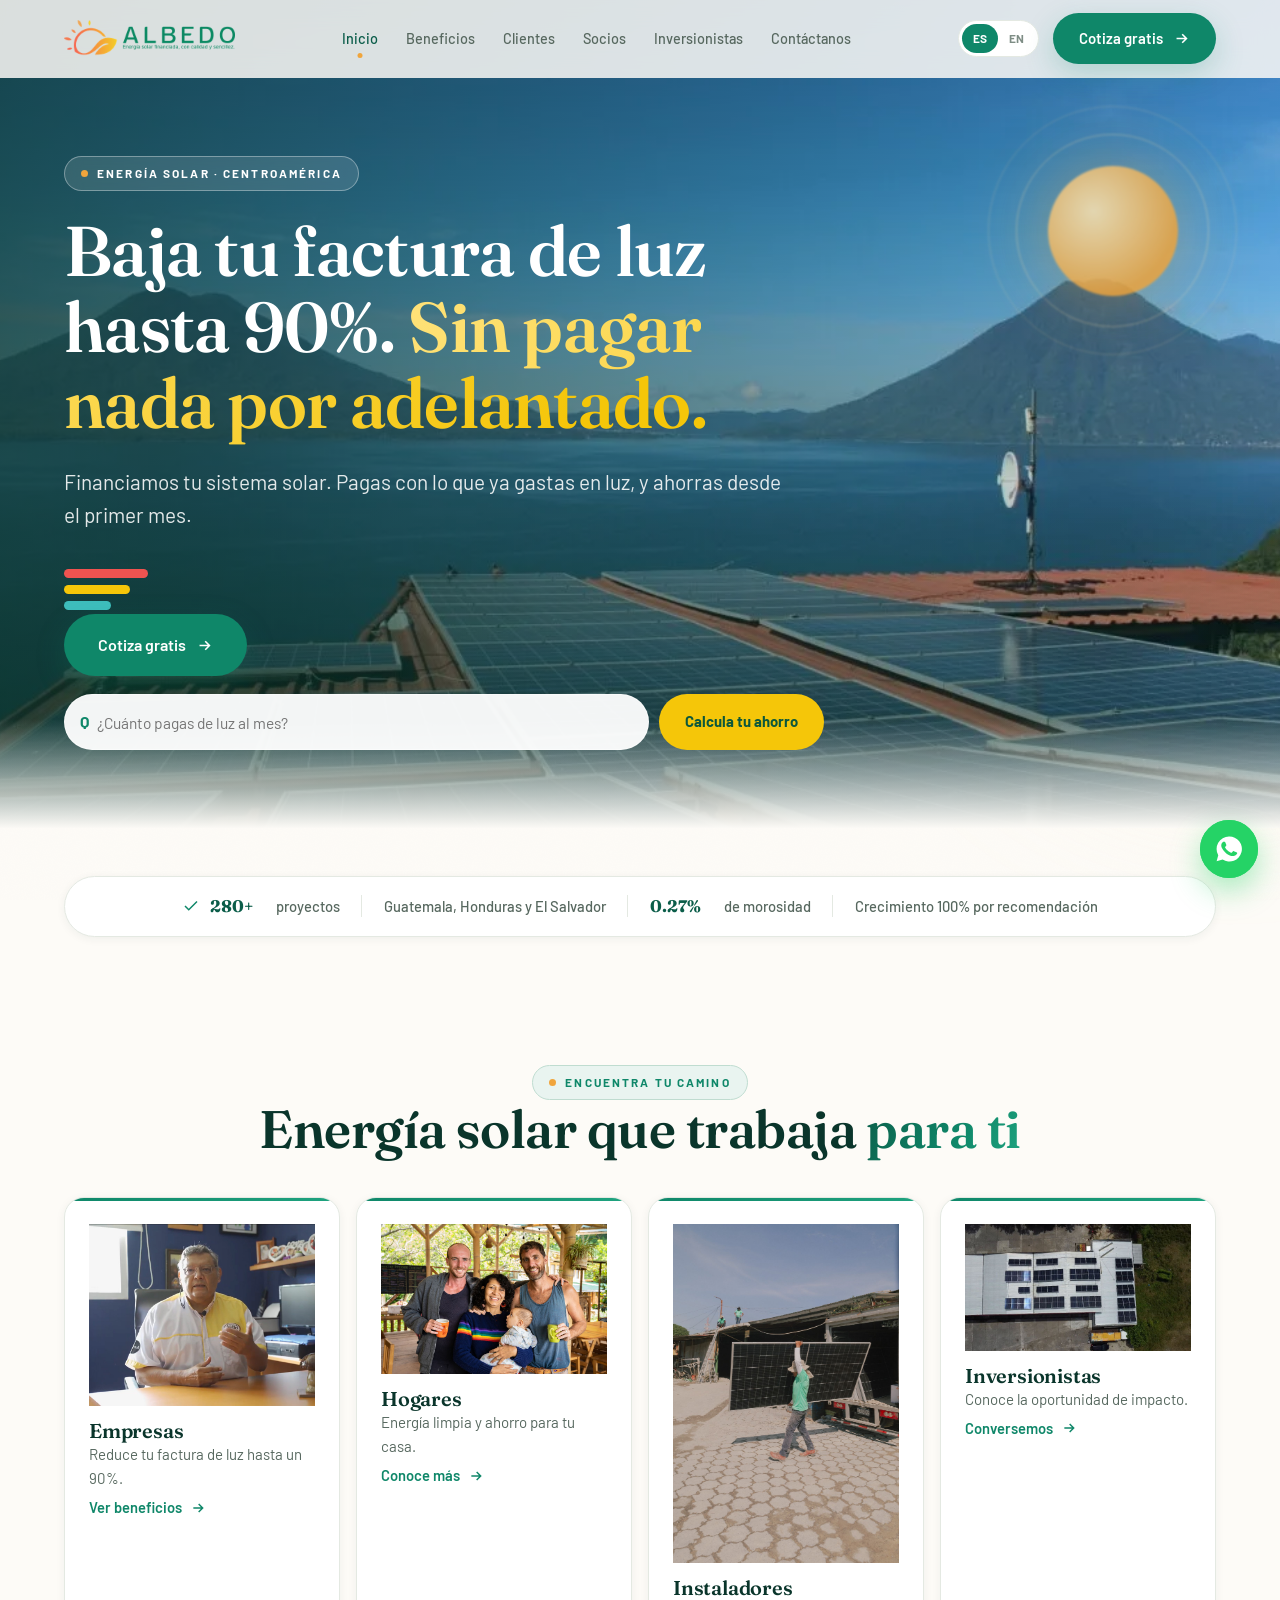
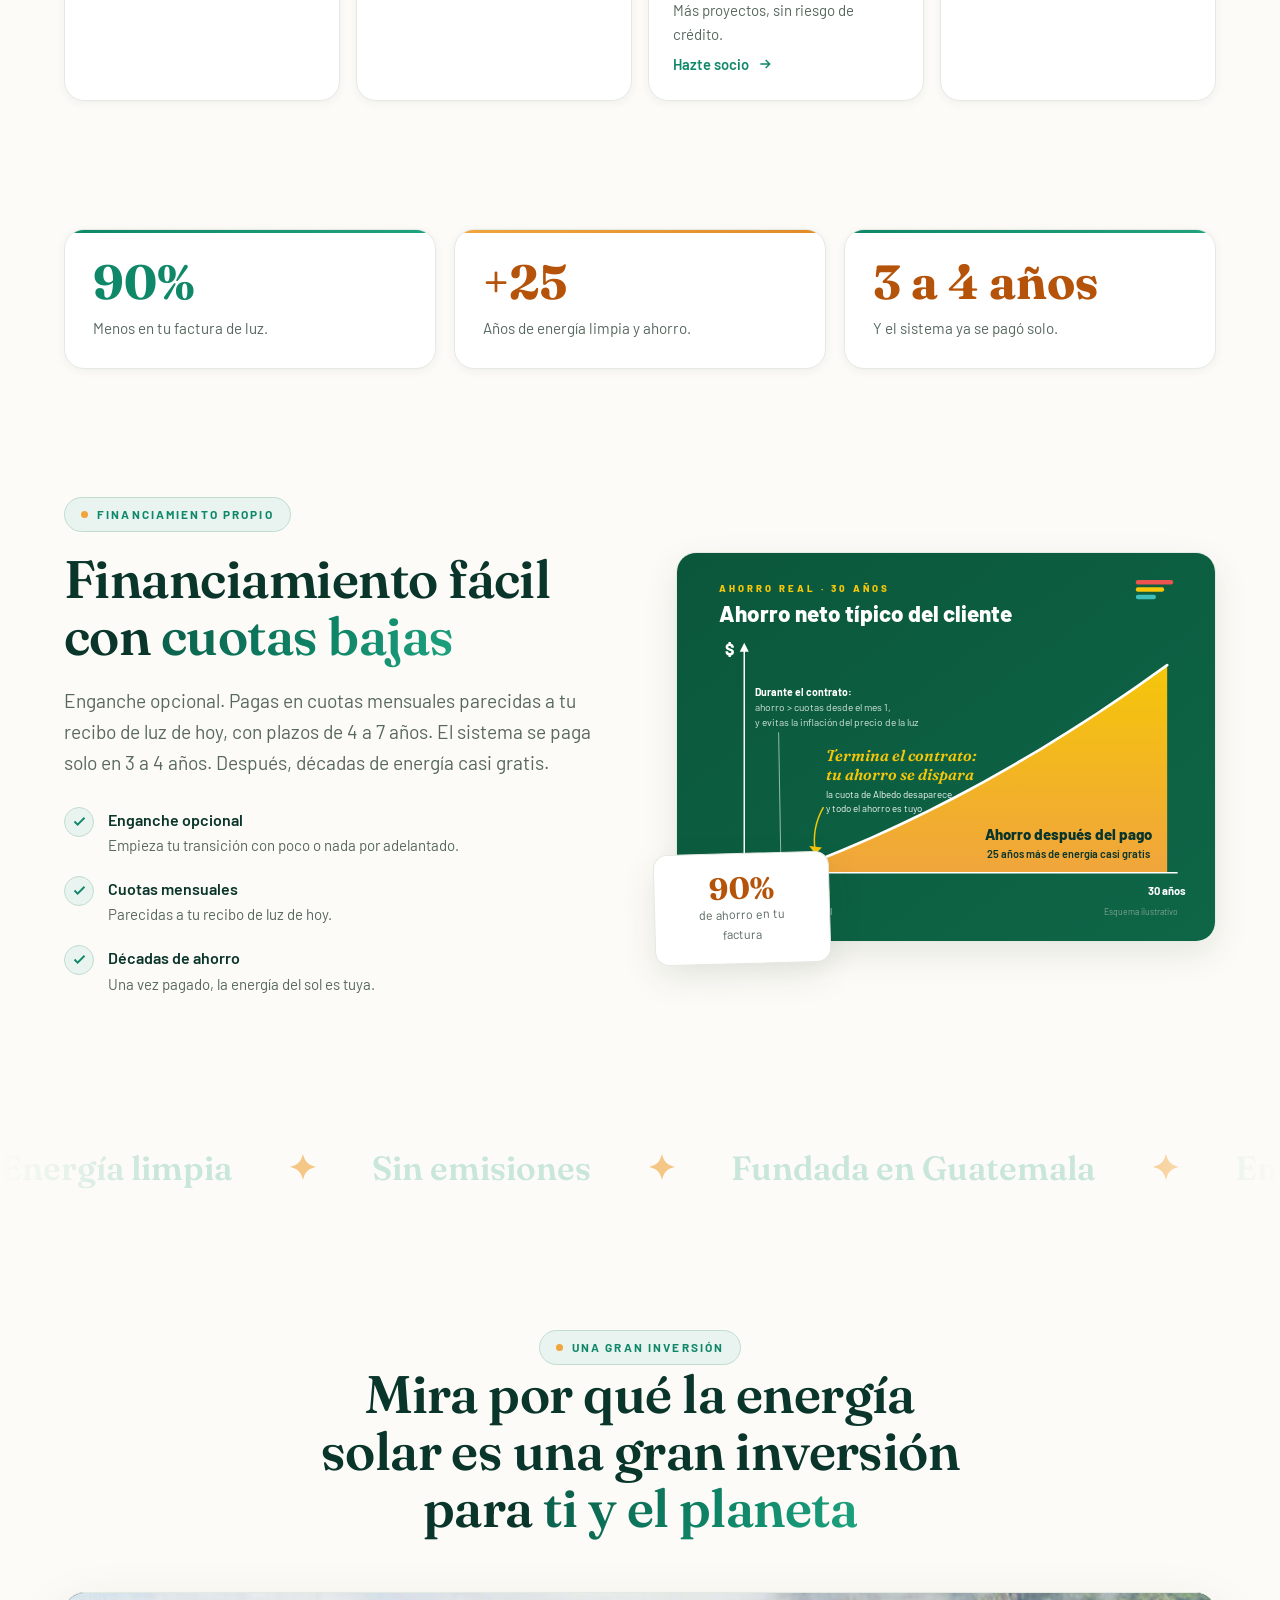
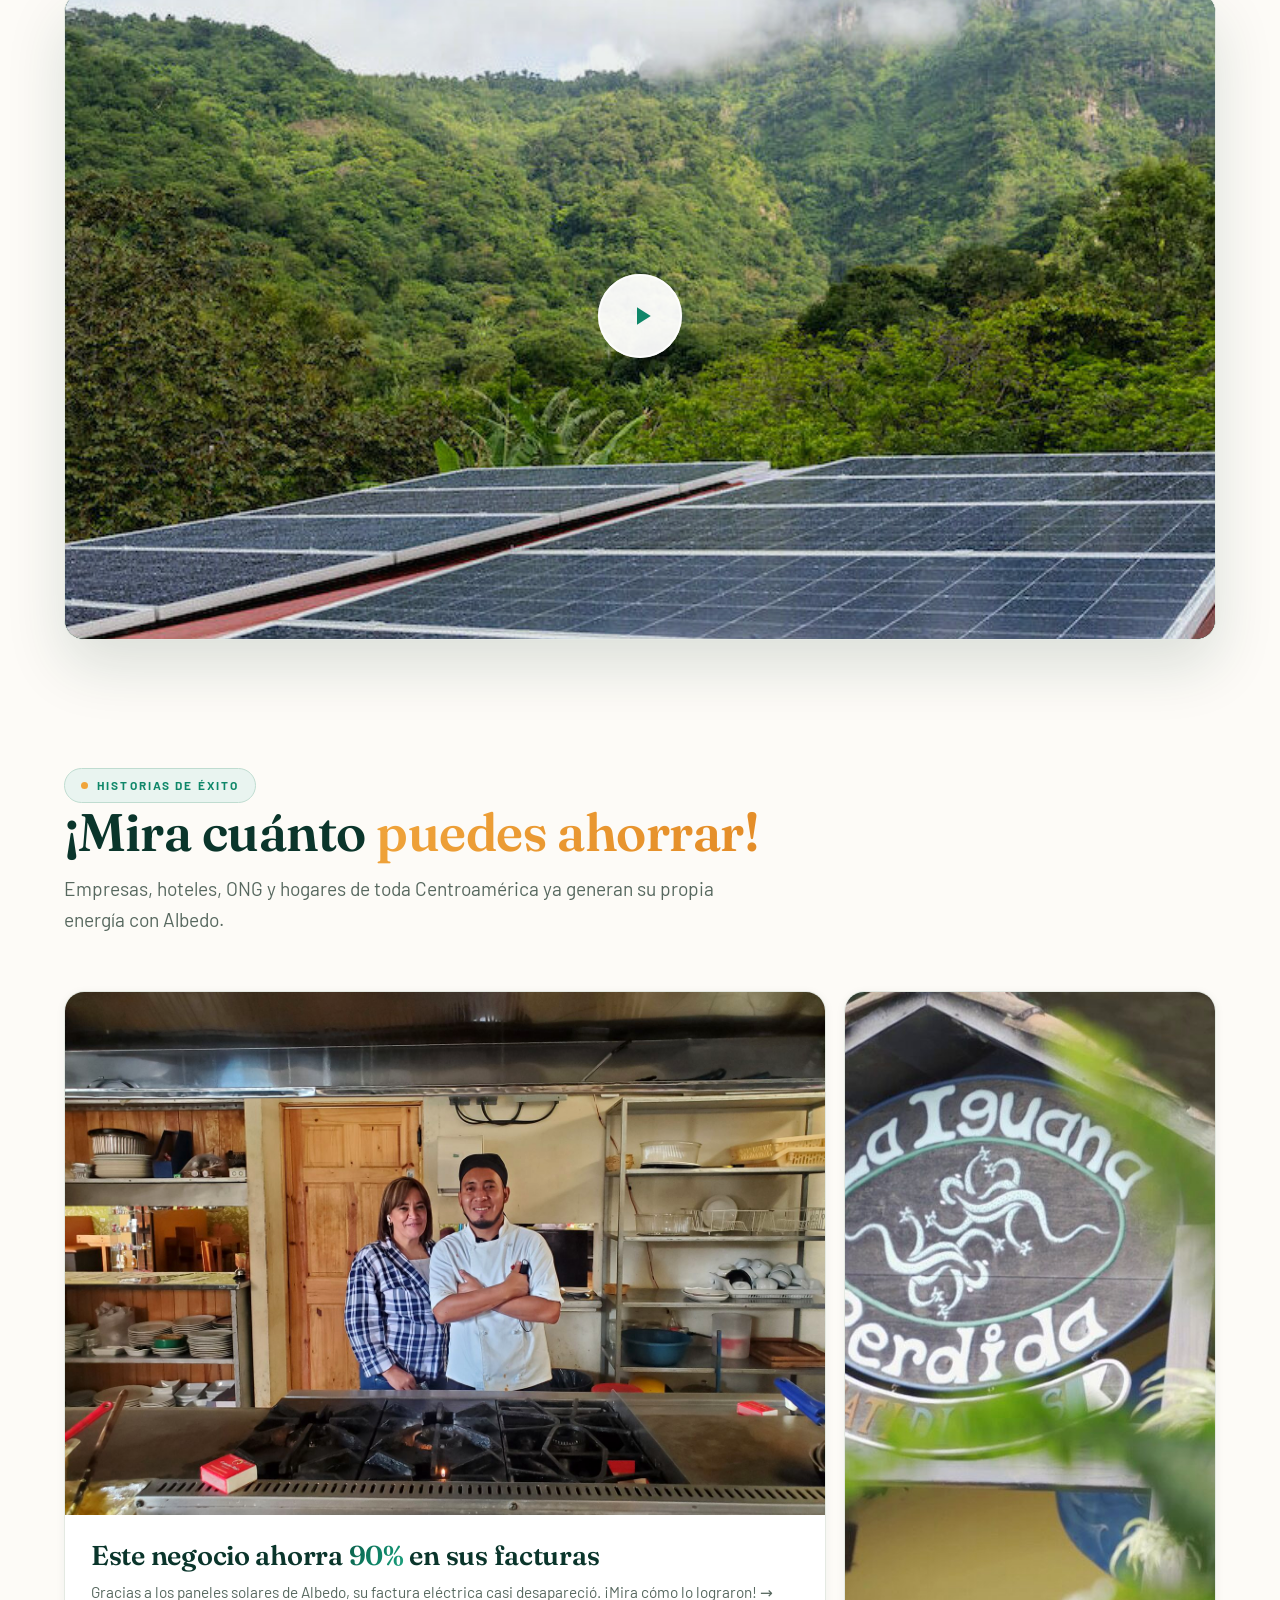
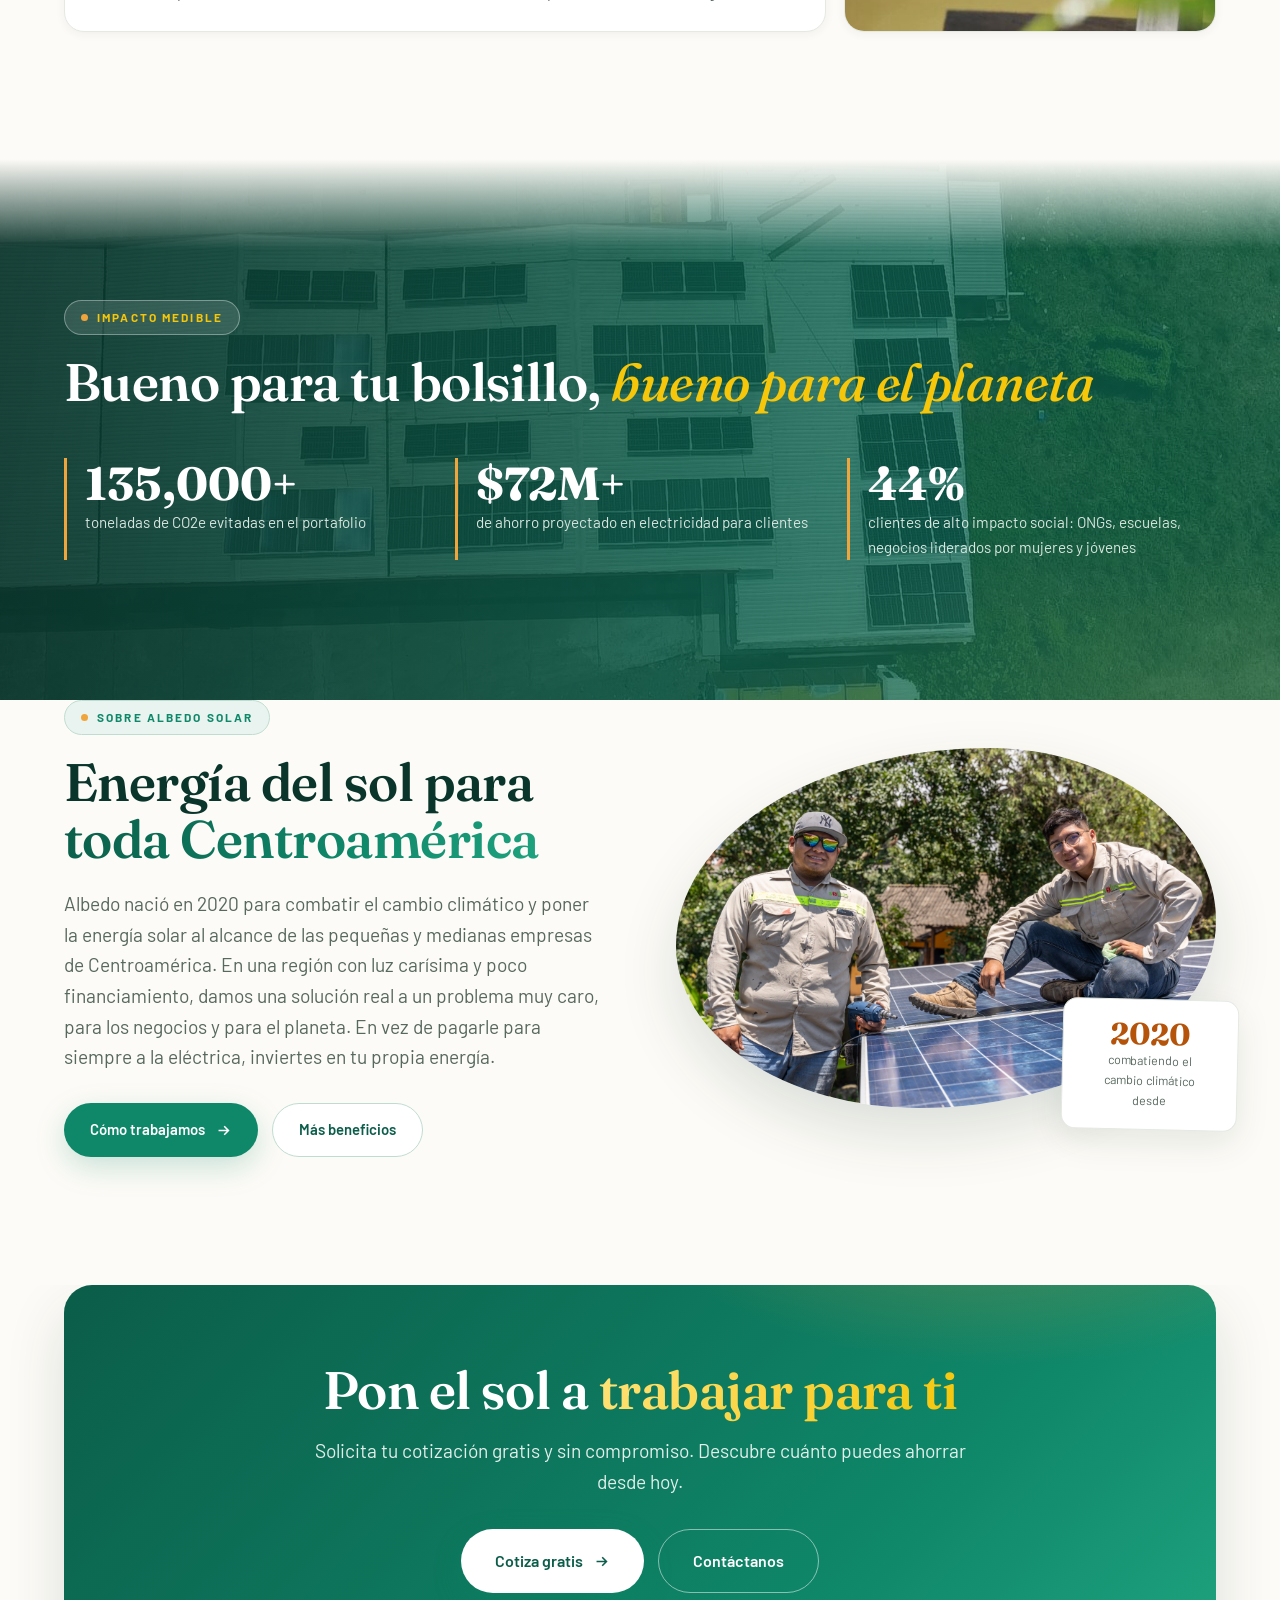
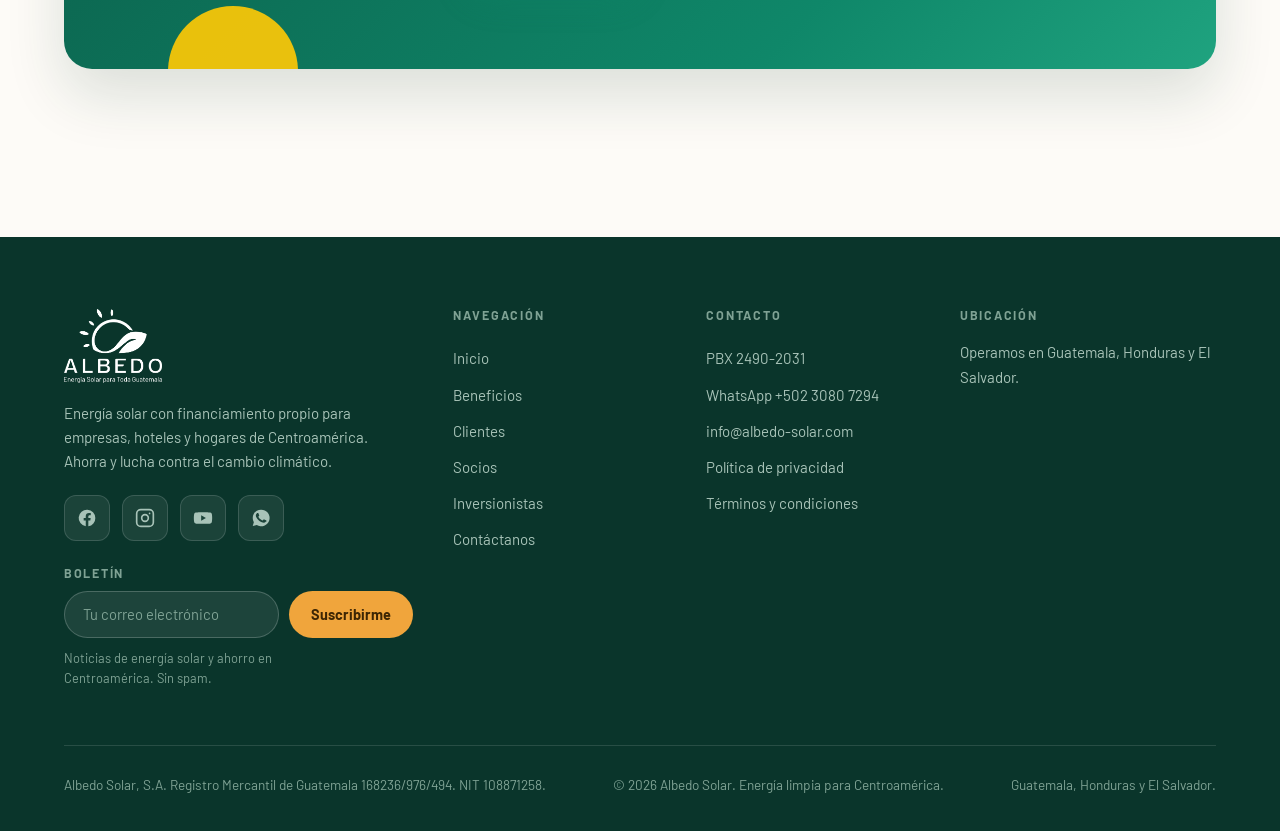
==== commit a439b657: "Add files via upload" ====
--- a/index.html
+++ b/index.html
@@ -11,7 +11,7 @@
 <link rel="alternate" hreflang="es" href="https://albedo-solar.com/index.html" />
 <link rel="alternate" hreflang="en" href="https://albedo-solar.com/index.html?lang=en" />
 <link rel="alternate" hreflang="x-default" href="https://albedo-solar.com/index.html" />
-<link rel="stylesheet" href="assets/css/styles.css?v=4" />
+<link rel="stylesheet" href="assets/css/styles.css?v=5" />
 </head>
 <body>
 
@@ -101,29 +101,37 @@
       <h2 data-reveal data-delay="1" data-en="Solar that works for you">Energía solar que trabaja <span class="gradient-text">para ti</span></h2>
     </div>
     <div class="audiences">
-      <div class="aud" data-reveal>
-        <span class="aud-ico"><svg viewBox="0 0 24 24" fill="none" stroke="currentColor" stroke-width="2"><path d="M3 21h18M5 21V7l8-4v18M19 21V11l-6-4"/><path d="M9 9v.01M9 13v.01M9 17v.01"/></svg></span>
-        <h3 data-en="Businesses">Empresas</h3>
-        <p data-en="Cut your electricity bill by up to 90%.">Reduce tu factura de luz hasta un 90%.</p>
-        <a class="aud-link" href="beneficios.html" data-en="See benefits">Ver beneficios <svg viewBox="0 0 24 24" fill="none" stroke="currentColor" stroke-width="2.2"><path d="M5 12h14M13 6l6 6-6 6"/></svg></a>
-      </div>
-      <div class="aud solar" data-reveal data-delay="1">
-        <span class="aud-ico"><svg viewBox="0 0 24 24" fill="none" stroke="currentColor" stroke-width="2"><path d="M3 11l9-8 9 8"/><path d="M5 9v11h14V9"/><path d="M10 20v-6h4v6"/></svg></span>
-        <h3 data-en="Homes">Hogares</h3>
-        <p data-en="Clean energy and savings for your home.">Energía limpia y ahorro para tu casa.</p>
-        <a class="aud-link" href="clientes.html" data-en="Learn more">Conoce más <svg viewBox="0 0 24 24" fill="none" stroke="currentColor" stroke-width="2.2"><path d="M5 12h14M13 6l6 6-6 6"/></svg></a>
-      </div>
-      <div class="aud" data-reveal data-delay="2">
-        <span class="aud-ico"><svg viewBox="0 0 24 24" fill="none" stroke="currentColor" stroke-width="2"><path d="M14 2H6a2 2 0 0 0-2 2v16a2 2 0 0 0 2 2h12a2 2 0 0 0 2-2V8z"/><path d="M14 2v6h6"/><path d="m9 15 2 2 4-4"/></svg></span>
-        <h3 data-en="Installers">Instaladores</h3>
-        <p data-en="More projects, zero credit risk.">Más proyectos, sin riesgo de crédito.</p>
-        <a class="aud-link" href="socios.html" data-en="Become a partner">Hazte socio <svg viewBox="0 0 24 24" fill="none" stroke="currentColor" stroke-width="2.2"><path d="M5 12h14M13 6l6 6-6 6"/></svg></a>
-      </div>
-      <div class="aud" data-reveal data-delay="3">
-        <span class="aud-ico"><svg viewBox="0 0 24 24" fill="none" stroke="currentColor" stroke-width="2"><path d="M3 3v18h18"/><path d="m7 14 4-4 4 4 5-6"/></svg></span>
-        <h3 data-en="Investors">Inversionistas</h3>
-        <p data-en="Explore the impact opportunity.">Conoce la oportunidad de impacto.</p>
-        <a class="aud-link" href="inversionistas.html" data-en="Let’s talk">Conversemos <svg viewBox="0 0 24 24" fill="none" stroke="currentColor" stroke-width="2.2"><path d="M5 12h14M13 6l6 6-6 6"/></svg></a>
+      <div class="aud c-green" data-reveal>
+        <div class="aud-media"><img src="assets/images/grotto-new-image.jpg" alt="Negocio con paneles solares de Albedo" data-en-alt="Business with Albedo solar panels" loading="lazy" /></div>
+        <div class="aud-body">
+          <h3 data-en="Businesses">Empresas</h3>
+          <p data-en="Cut your electricity bill by up to 90%.">Reduce tu factura de luz hasta un 90%.</p>
+          <a class="aud-link" href="beneficios.html" data-en="See benefits">Ver beneficios <svg viewBox="0 0 24 24" fill="none" stroke="currentColor" stroke-width="2.2"><path d="M5 12h14M13 6l6 6-6 6"/></svg></a>
+        </div>
+      </div>
+      <div class="aud c-amber" data-reveal data-delay="1">
+        <div class="aud-media"><img src="assets/images/customer-family.jpg" alt="Familia con energía solar en casa" data-en-alt="Family with solar at home" loading="lazy" /></div>
+        <div class="aud-body">
+          <h3 data-en="Homes">Hogares</h3>
+          <p data-en="Clean energy and savings for your home.">Energía limpia y ahorro para tu casa.</p>
+          <a class="aud-link" href="clientes.html" data-en="Learn more">Conoce más <svg viewBox="0 0 24 24" fill="none" stroke="currentColor" stroke-width="2.2"><path d="M5 12h14M13 6l6 6-6 6"/></svg></a>
+        </div>
+      </div>
+      <div class="aud c-teal" data-reveal data-delay="2">
+        <div class="aud-media"><img src="assets/images/install-panel.jpg" alt="Instalador cargando un panel solar" data-en-alt="Installer carrying a solar panel" loading="lazy" /></div>
+        <div class="aud-body">
+          <h3 data-en="Installers">Instaladores</h3>
+          <p data-en="More projects, zero credit risk.">Más proyectos, sin riesgo de crédito.</p>
+          <a class="aud-link" href="socios.html" data-en="Become a partner">Hazte socio <svg viewBox="0 0 24 24" fill="none" stroke="currentColor" stroke-width="2.2"><path d="M5 12h14M13 6l6 6-6 6"/></svg></a>
+        </div>
+      </div>
+      <div class="aud c-coral" data-reveal data-delay="3">
+        <div class="aud-media"><img src="assets/images/aerial-roof.jpg" alt="Vista aérea de instalación solar comercial" data-en-alt="Aerial view of a commercial solar install" loading="lazy" /></div>
+        <div class="aud-body">
+          <h3 data-en="Investors">Inversionistas</h3>
+          <p data-en="Explore the impact opportunity.">Conoce la oportunidad de impacto.</p>
+          <a class="aud-link" href="inversionistas.html" data-en="Let’s talk">Conversemos <svg viewBox="0 0 24 24" fill="none" stroke="currentColor" stroke-width="2.2"><path d="M5 12h14M13 6l6 6-6 6"/></svg></a>
+        </div>
       </div>
     </div>
   </div>
@@ -138,7 +146,7 @@
         <p class="label" data-en="Off your electricity bill.">Menos en tu factura de luz.</p>
       </div>
       <div class="stat" data-reveal data-delay="1">
-        <div class="num" data-prefix="+" data-count="25" data-suffix="">+25</div>
+        <div class="num" data-en="25+">+25</div>
         <p class="label" data-en="Years of clean energy and savings.">Años de energía limpia y ahorro.</p>
       </div>
       <div class="stat" data-reveal data-delay="2">
@@ -179,37 +187,35 @@
   <g transform="translate(614,36)">
     <rect width="50" height="6" rx="3" fill="#EF5350"/><rect y="10" width="38" height="6" rx="3" fill="#F5C609"/><rect y="20" width="27" height="6" rx="3" fill="#3EBEBD"/>
   </g>
-  <text x="56" y="92" font-family="Fraunces, Georgia, serif" font-size="29" font-weight="600" fill="#FFFFFF" data-en="Typical client net savings">Ahorro neto típico del cliente</text>
-
-  <path d="M 90 428 90.0 428.0 L 108.9 420.8 L 127.7 413.5 L 146.6 406.3 L 165.5 399.1 L 184.3 391.9 L 184.3 428 Z" fill="#FFFFFF" opacity="0.38"/>
-  <path d="M 184.3 428 184.3 391.9 L 203.2 387.6 L 222.1 383.0 L 240.9 378.2 L 259.8 373.1 L 278.7 367.6 L 297.5 361.8 L 316.4 355.7 L 335.3 349.1 L 354.1 342.2 L 373.0 334.8 L 391.9 327.0 L 410.7 318.7 L 429.6 309.9 L 448.5 300.5 L 467.3 290.6 L 486.2 280.0 L 505.1 268.8 L 523.9 256.9 L 542.8 244.2 L 561.7 230.8 L 580.5 216.5 L 599.4 201.3 L 618.3 185.3 L 637.1 168.2 L 656.0 150.0 L 656 428 Z" fill="url(#abGold)"/>
-  <path d="M 90.0 428.0 L 108.9 420.8 L 127.7 413.5 L 146.6 406.3 L 165.5 399.1 L 184.3 391.9 L 203.2 387.6 L 222.1 383.0 L 240.9 378.2 L 259.8 373.1 L 278.7 367.6 L 297.5 361.8 L 316.4 355.7 L 335.3 349.1 L 354.1 342.2 L 373.0 334.8 L 391.9 327.0 L 410.7 318.7 L 429.6 309.9 L 448.5 300.5 L 467.3 290.6 L 486.2 280.0 L 505.1 268.8 L 523.9 256.9 L 542.8 244.2 L 561.7 230.8 L 580.5 216.5 L 599.4 201.3 L 618.3 185.3 L 637.1 168.2 L 656.0 150.0" fill="none" stroke="#FFFFFF" stroke-width="3.5" stroke-linecap="round" stroke-linejoin="round"/>
-  <line x1="184.3" y1="428" x2="184.3" y2="391.9" stroke="#FFFFFF" stroke-width="1.5" stroke-dasharray="5 5" opacity="0.7"/>
-  <line x1="95" y1="417" x2="179" y2="417" stroke="#F5C609" stroke-width="2"/>
-  <path d="M 103 413 L 94 417 L 103 421 Z" fill="#F5C609"/>
-  <path d="M 171 413 L 180 417 L 171 421 Z" fill="#F5C609"/>
-  <circle cx="184.3" cy="391.9" r="7" fill="#F5C609" stroke="#FFFFFF" stroke-width="2.5"/>
+  <text x="56" y="92" font-family="Barlow, sans-serif" font-size="30" font-weight="800" fill="#FFFFFF" data-en="Typical client net savings">Ahorro neto típico del cliente</text>
+
+  <path d="M 90 428 90.0 428.0 L 108.9 424.9 L 127.7 421.9 L 146.6 418.8 L 165.5 415.8 L 184.3 412.7 L 184.3 428 Z" fill="#FFFFFF" opacity="0.38"/>
+  <path d="M 184.3 428 184.3 412.7 L 203.2 405.2 L 222.1 397.5 L 240.9 389.5 L 259.8 381.2 L 278.7 372.7 L 297.5 364.0 L 316.4 355.0 L 335.3 345.7 L 354.1 336.2 L 373.0 326.5 L 391.9 316.5 L 410.7 306.2 L 429.6 295.7 L 448.5 284.9 L 467.3 273.9 L 486.2 262.7 L 505.1 251.2 L 523.9 239.4 L 542.8 227.4 L 561.7 215.1 L 580.5 202.6 L 599.4 189.8 L 618.3 176.8 L 637.1 163.5 L 656.0 150.0 L 656 428 Z" fill="url(#abGold)"/>
+  <path d="M 90.0 428.0 L 108.9 424.9 L 127.7 421.9 L 146.6 418.8 L 165.5 415.8 L 184.3 412.7 L 203.2 405.2 L 222.1 397.5 L 240.9 389.5 L 259.8 381.2 L 278.7 372.7 L 297.5 364.0 L 316.4 355.0 L 335.3 345.7 L 354.1 336.2 L 373.0 326.5 L 391.9 316.5 L 410.7 306.2 L 429.6 295.7 L 448.5 284.9 L 467.3 273.9 L 486.2 262.7 L 505.1 251.2 L 523.9 239.4 L 542.8 227.4 L 561.7 215.1 L 580.5 202.6 L 599.4 189.8 L 618.3 176.8 L 637.1 163.5 L 656.0 150.0" fill="none" stroke="#FFFFFF" stroke-width="3.5" stroke-linecap="round" stroke-linejoin="round"/>
+  <circle cx="184.3" cy="412.7" r="7" fill="#F5C609" stroke="#FFFFFF" stroke-width="2.5"/>
 
   <line x1="90" y1="428" x2="670" y2="428" stroke="#FFFFFF" stroke-width="2"/>
   <line x1="90" y1="428" x2="90" y2="124" stroke="#FFFFFF" stroke-width="2"/>
   <path d="M 84 132 L 90 120 L 96 132 Z" fill="#FFFFFF"/>
   <text x="64" y="138" font-family="Barlow, sans-serif" font-size="22" font-weight="800" fill="#FFFFFF">$</text>
 
-  <!-- during-contract block -->
-  <text x="104" y="226" font-family="Barlow, sans-serif" font-size="14" font-weight="700" fill="#FFFFFF" data-en="During the contract:">Durante el contrato:</text>
-  <text x="104" y="246" font-family="Barlow, sans-serif" font-size="13.5" fill="#D7E6DF" data-en="savings &amp;gt; payments from month 1,">ahorro &gt; cuotas desde el mes 1,</text>
-  <text x="104" y="265" font-family="Barlow, sans-serif" font-size="13.5" fill="#D7E6DF" data-en="and you avoid electricity price inflation">y evitas la inflación del precio de la luz</text>
-  <line x1="150" y1="274" x2="139" y2="402" stroke="#D7E6DF" stroke-width="1.2" opacity="0.75"/>
-
-  <!-- kink annotation -->
-  <text x="208" y="288" font-family="Fraunces, Georgia, serif" font-size="21" font-weight="600" font-style="italic" fill="#F5C609" data-en="The contract ends:">Termina el contrato:</text>
-  <text x="208" y="314" font-family="Fraunces, Georgia, serif" font-size="21" font-weight="600" font-style="italic" fill="#F5C609" data-en="your savings take off">tu ahorro se dispara</text>
-  <path d="M 218 324 Q 200 352 189 380" fill="none" stroke="#F5C609" stroke-width="2"/>
-  <path d="M 181 372 L 187 383 L 197 376 Z" fill="#F5C609"/>
+  <!-- during contract -->
+  <text x="104" y="192" font-family="Barlow, sans-serif" font-size="14" font-weight="700" fill="#FFFFFF" data-en="During the contract:">Durante el contrato:</text>
+  <text x="104" y="212" font-family="Barlow, sans-serif" font-size="13.5" fill="#D7E6DF" data-en="savings &amp;gt; payments from month 1,">ahorro &gt; cuotas desde el mes 1,</text>
+  <text x="104" y="231" font-family="Barlow, sans-serif" font-size="13.5" fill="#D7E6DF" data-en="and you avoid electricity price inflation">y evitas la inflación del precio de la luz</text>
+  <line x1="136" y1="240" x2="139" y2="414" stroke="#D7E6DF" stroke-width="1.2" opacity="0.75"/>
+
+  <!-- the jump -->
+  <text x="200" y="278" font-family="Fraunces, Georgia, serif" font-size="21" font-weight="600" font-style="italic" fill="#F5C609" data-en="The contract ends:">Termina el contrato:</text>
+  <text x="200" y="304" font-family="Fraunces, Georgia, serif" font-size="21" font-weight="600" font-style="italic" fill="#F5C609" data-en="your savings take off">tu ahorro se dispara</text>
+  <text x="200" y="328" font-family="Barlow, sans-serif" font-size="13" fill="#FFFFFF" opacity="0.95" data-en="Albedo payments stop; the whole">la cuota de Albedo desaparece</text>
+  <text x="200" y="346" font-family="Barlow, sans-serif" font-size="13" fill="#FFFFFF" opacity="0.95" data-en="bill is yours to keep">y todo el ahorro es tuyo</text>
+  <path d="M 196 340 Q 180 368 185 399" fill="none" stroke="#F5C609" stroke-width="2"/>
+  <path d="M 177 392 L 185 403 L 194 394 Z" fill="#F5C609"/>
 
   <!-- after repayment -->
-  <text x="505" y="370" text-anchor="middle" font-family="Fraunces, Georgia, serif" font-size="21" font-weight="600" fill="#0A352B" data-en="Savings after repayment">Ahorro después del pago</text>
-  <text x="505" y="396" text-anchor="middle" font-family="Barlow, sans-serif" font-size="14.5" font-weight="600" fill="#0A352B" data-en="25 more years of near-free energy">25 años más de energía casi gratis</text>
+  <text x="524" y="384" text-anchor="middle" font-family="Barlow, sans-serif" font-size="20" font-weight="800" fill="#0A352B" data-en="Savings after repayment">Ahorro después del pago</text>
+  <text x="524" y="408" text-anchor="middle" font-family="Barlow, sans-serif" font-size="14.5" font-weight="600" fill="#0A352B" data-en="25 more years of near-free energy">25 años más de energía casi gratis</text>
 
   <text x="90" y="458" text-anchor="middle" font-family="Barlow, sans-serif" font-size="15" fill="#BFDCD0">0</text>
   <text x="184" y="458" text-anchor="middle" font-family="Barlow, sans-serif" font-size="15" font-weight="800" fill="#F5C609" data-en="5 years">5 años</text>
@@ -403,7 +409,7 @@
   <a class="btn btn--ghost" href="beneficios.html#estimador" data-en="See your savings">Calcula tu ahorro</a>
 </div>
 
-<script src="assets/js/config.js?v=4"></script>
-<script src="assets/js/main.js?v=4"></script>
+<script src="assets/js/config.js?v=5"></script>
+<script src="assets/js/main.js?v=5"></script>
 </body>
 </html>
--- a/assets/css/styles.css
+++ b/assets/css/styles.css
@@ -697,3 +697,33 @@
 .page-hero { background: linear-gradient(180deg, var(--tint) 0%, rgba(233,244,240,0) 100%); }
 
 @media (max-width: 680px) { .tricolor { margin-top: 20px; } .cta-box .halfsun { width: 90px; height: 45px; } }
+
+
+/* ==========================================================================
+   Editorial warmth pass — texture, tilt, photo grade
+   ========================================================================== */
+
+/* film grain (very subtle) */
+.bg-field::after {
+  content: ""; position: absolute; inset: 0; opacity: .4; pointer-events: none;
+  background-image: url("data:image/svg+xml,%3Csvg xmlns='http://www.w3.org/2000/svg' width='160' height='160'%3E%3Cfilter id='n'%3E%3CfeTurbulence type='fractalNoise' baseFrequency='0.9' numOctaves='2'/%3E%3CfeColorMatrix values='0 0 0 0 0.55 0 0 0 0 0.5 0 0 0 0 0.42 0 0 0 0.05 0'/%3E%3C/filter%3E%3Crect width='160' height='160' filter='url(%23n)'/%3E%3C/svg%3E");
+}
+
+/* warm photo grade, consistent across the site */
+.card-media img, .frame img, .tst-photo img, .video-wrap .poster, .hero-bg img { filter: saturate(1.07) contrast(1.02); }
+
+/* hand-placed feel */
+.tst:nth-child(odd) { transform: rotate(-0.6deg); }
+.tst:nth-child(even) { transform: rotate(0.5deg); }
+.tst:hover { transform: rotate(0deg) translateY(-5px); }
+.glow-chip { transform: rotate(-1.6deg); }
+.split.rev .glow-chip { transform: rotate(1.4deg); }
+
+/* typographic confidence */
+h1, h2 { text-wrap: balance; }
+h2 { font-size: clamp(2rem, 4.4vw, 3.3rem); }
+.lead { text-wrap: pretty; }
+
+/* stat band: middle stat goes warm */
+.stat-row .stat:nth-child(2)::before { background: var(--grad-solar); }
+.stat-row .stat:nth-child(2) .num { color: var(--orange-dark); }
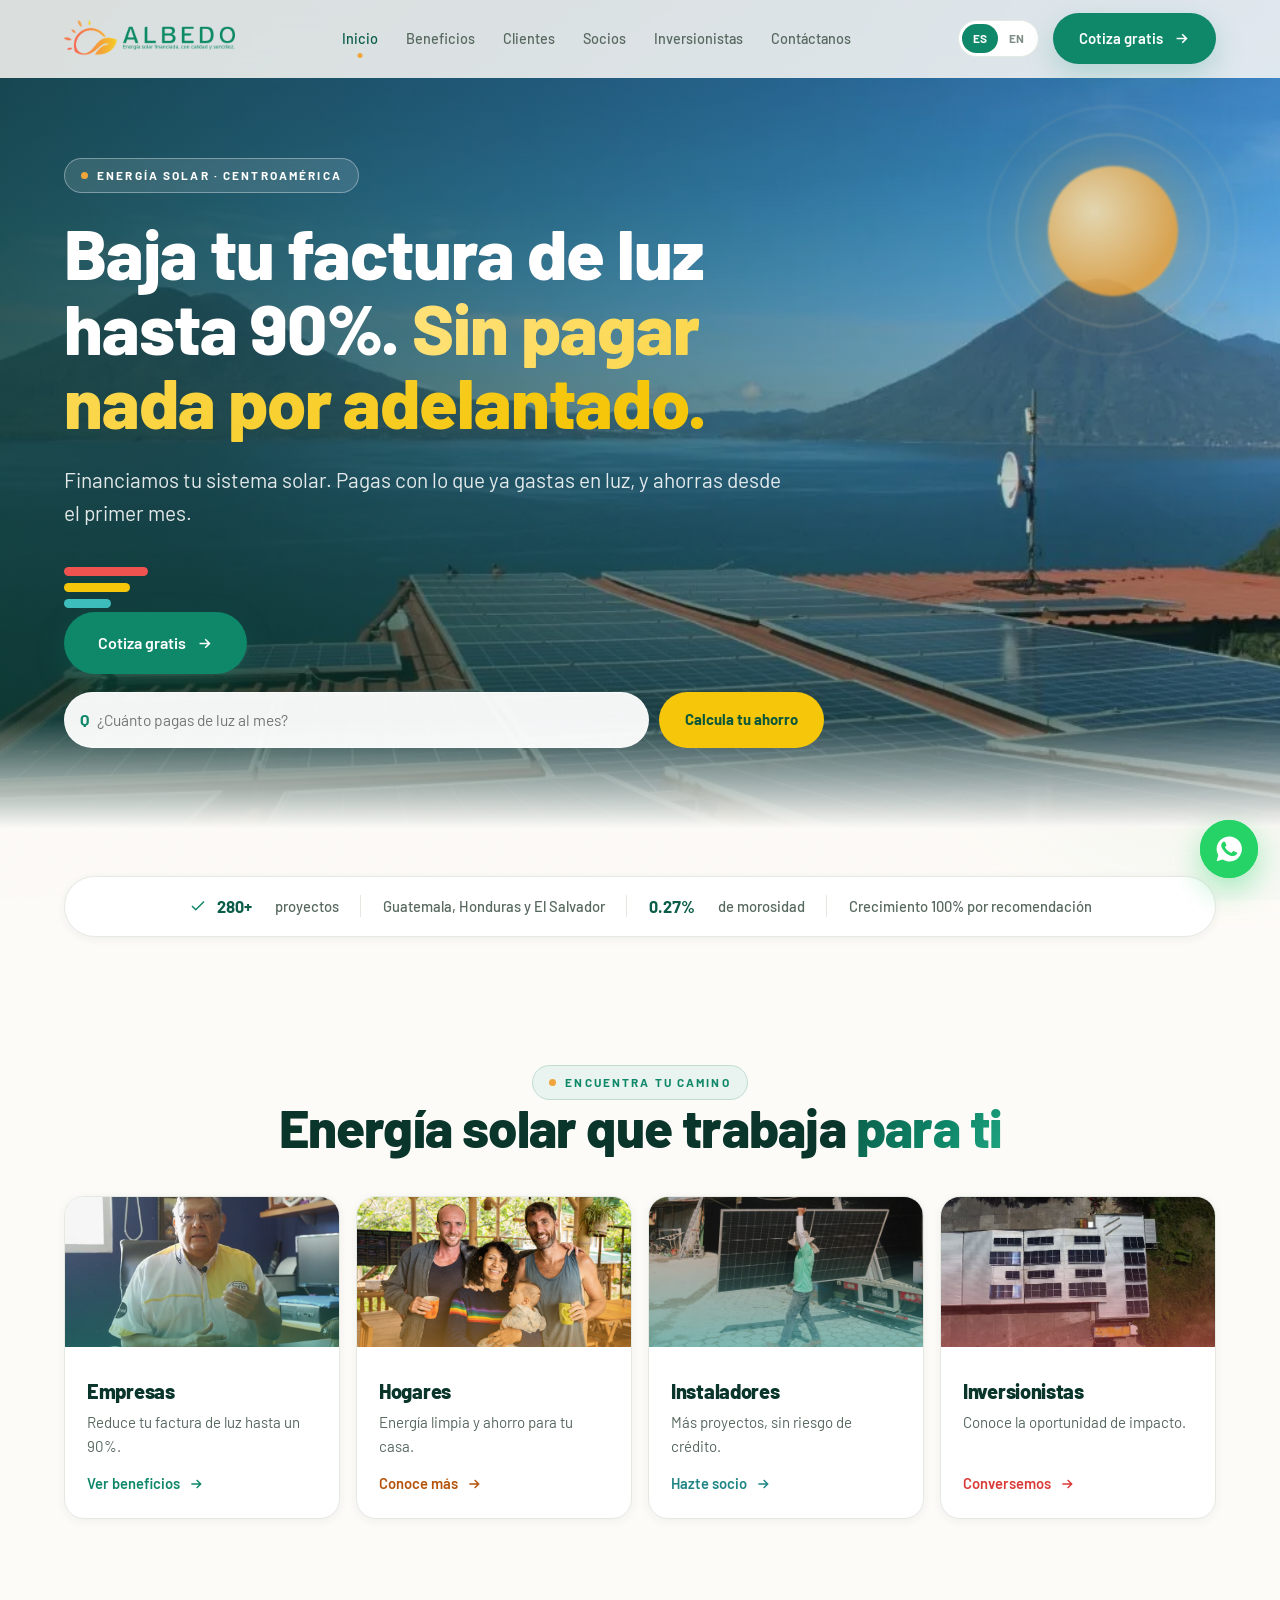
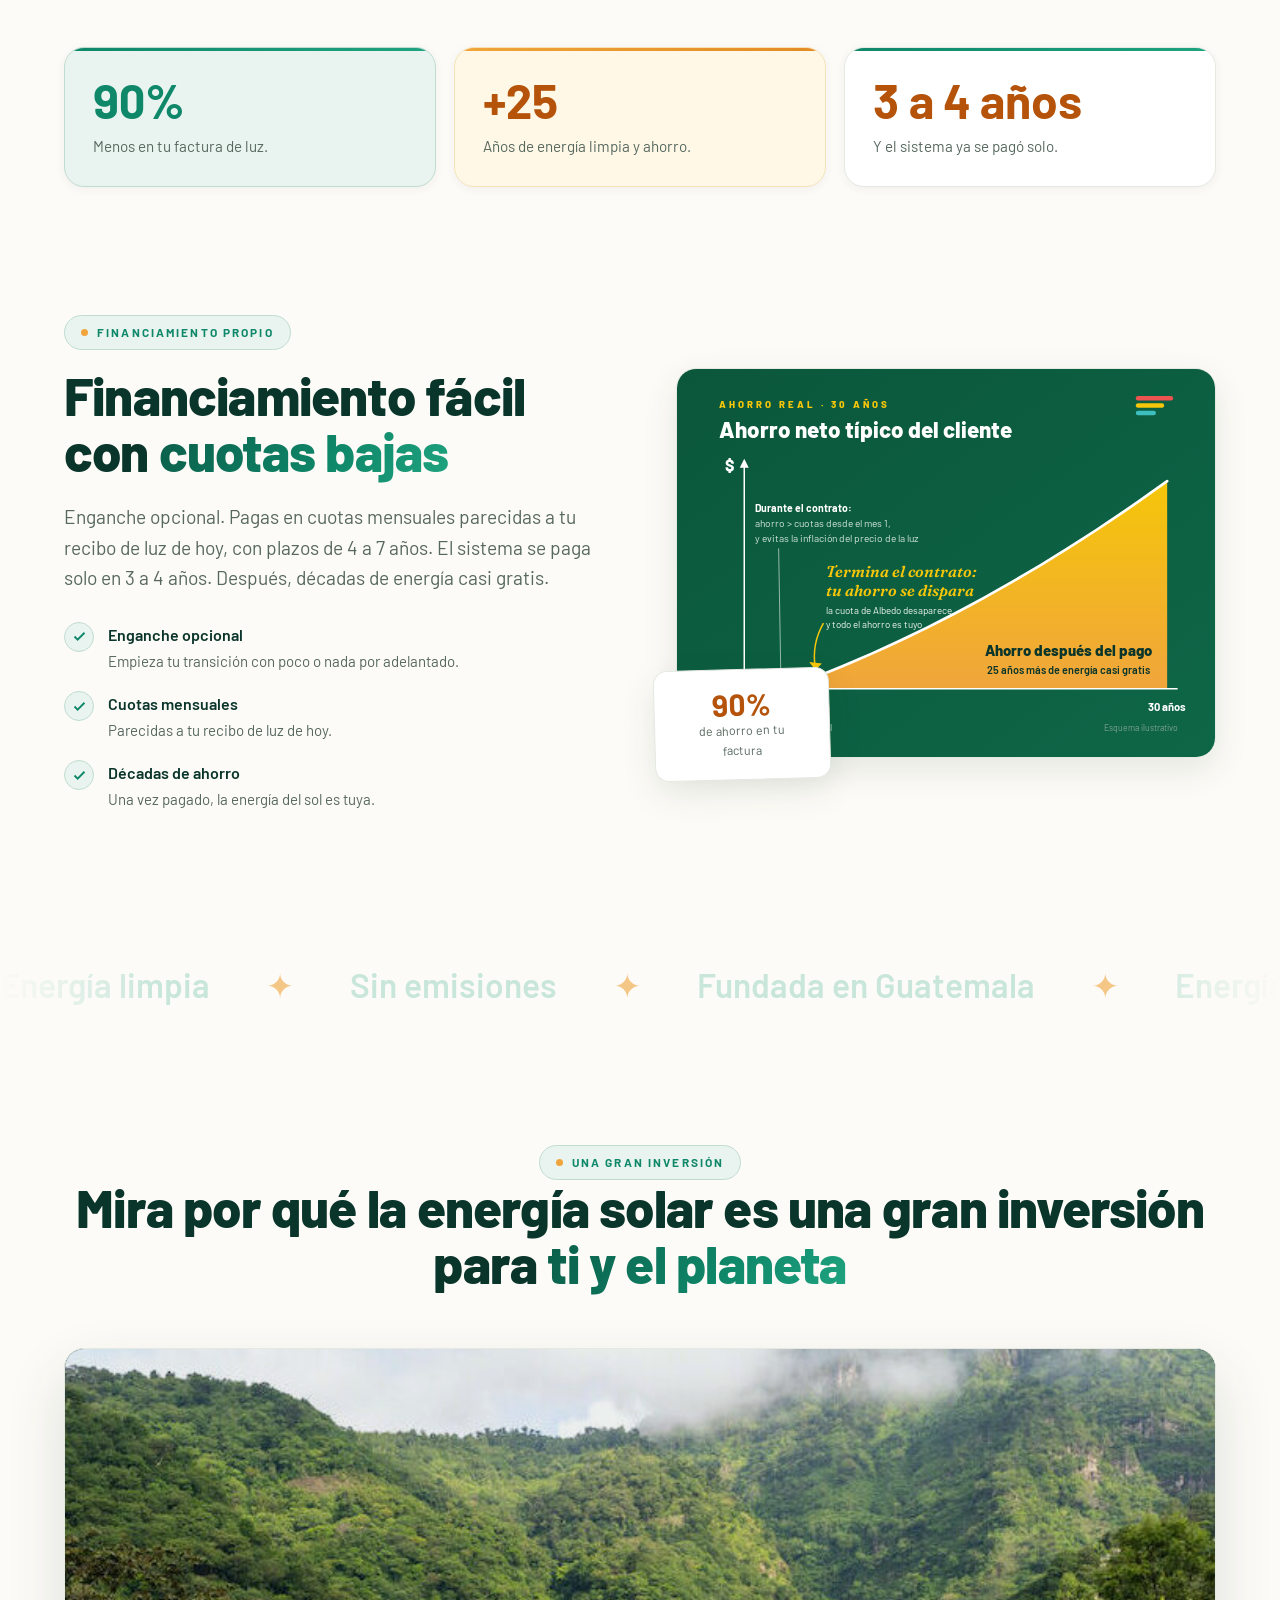
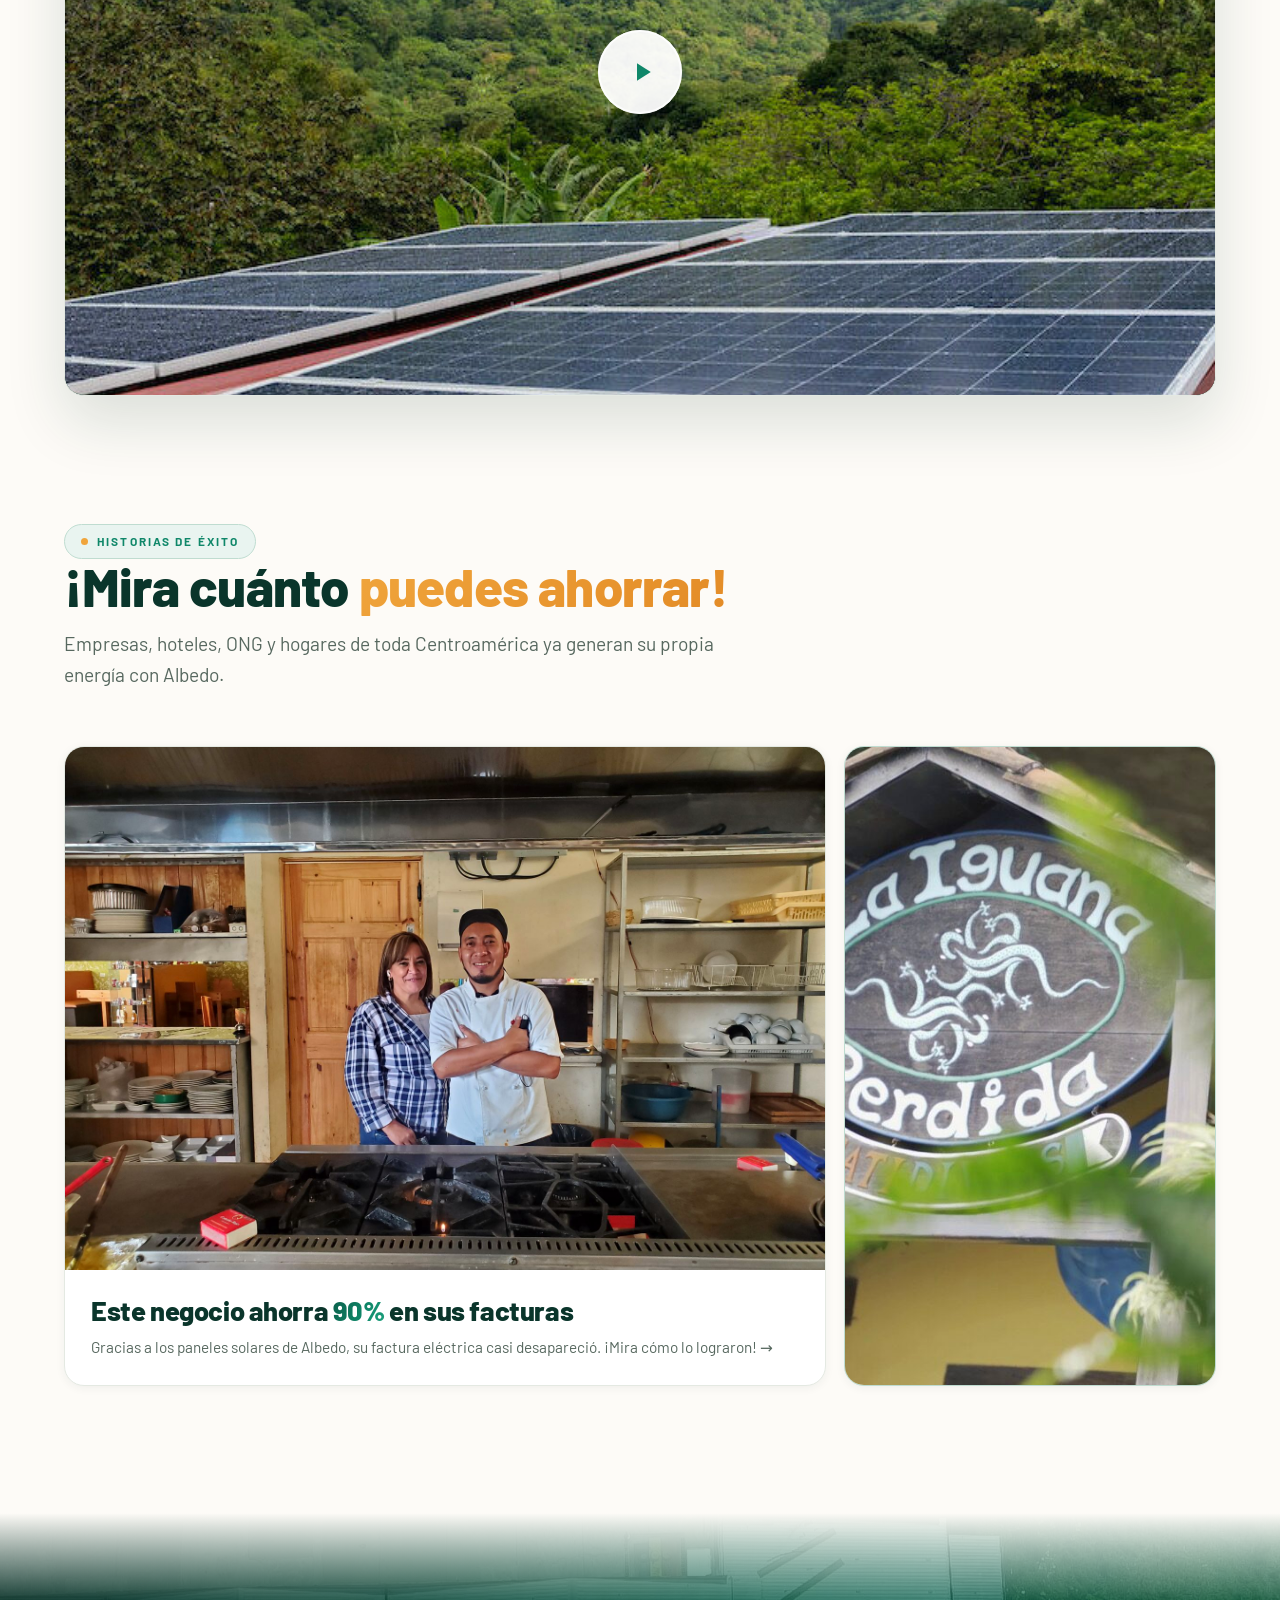
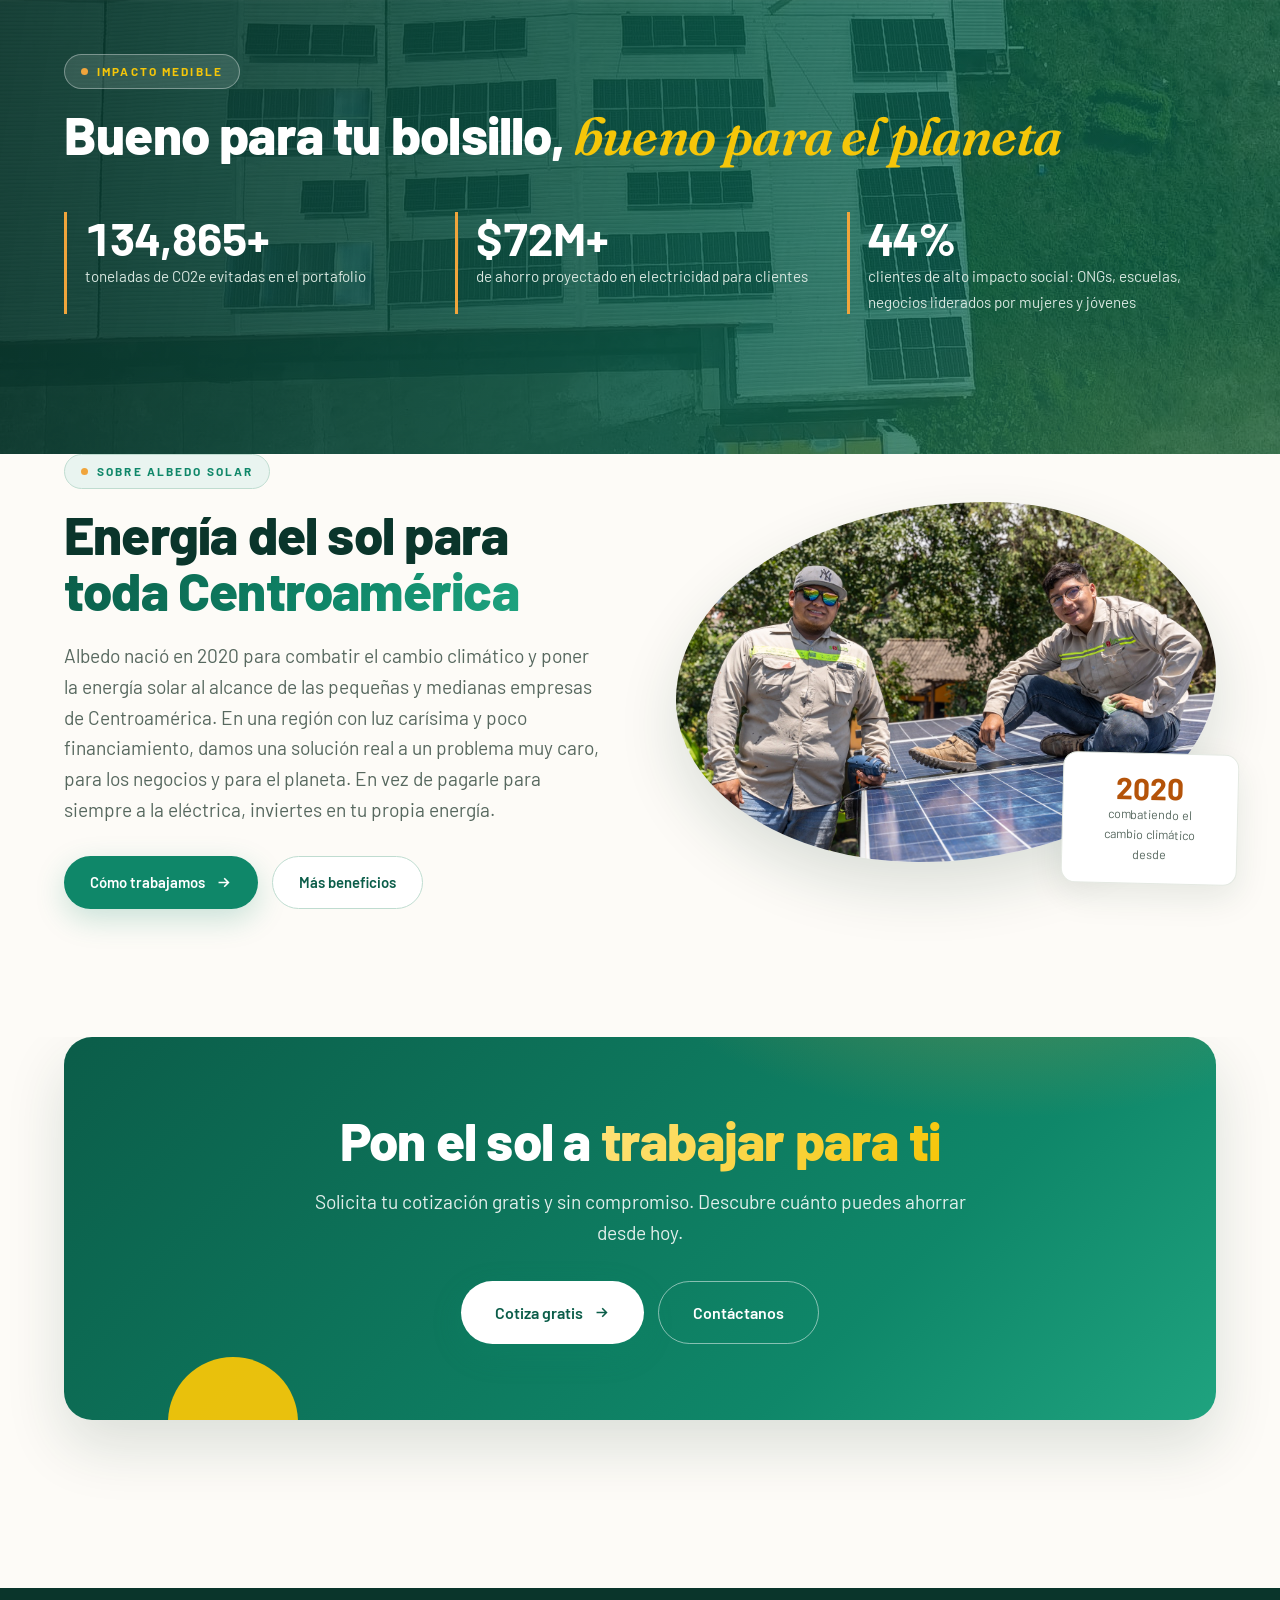
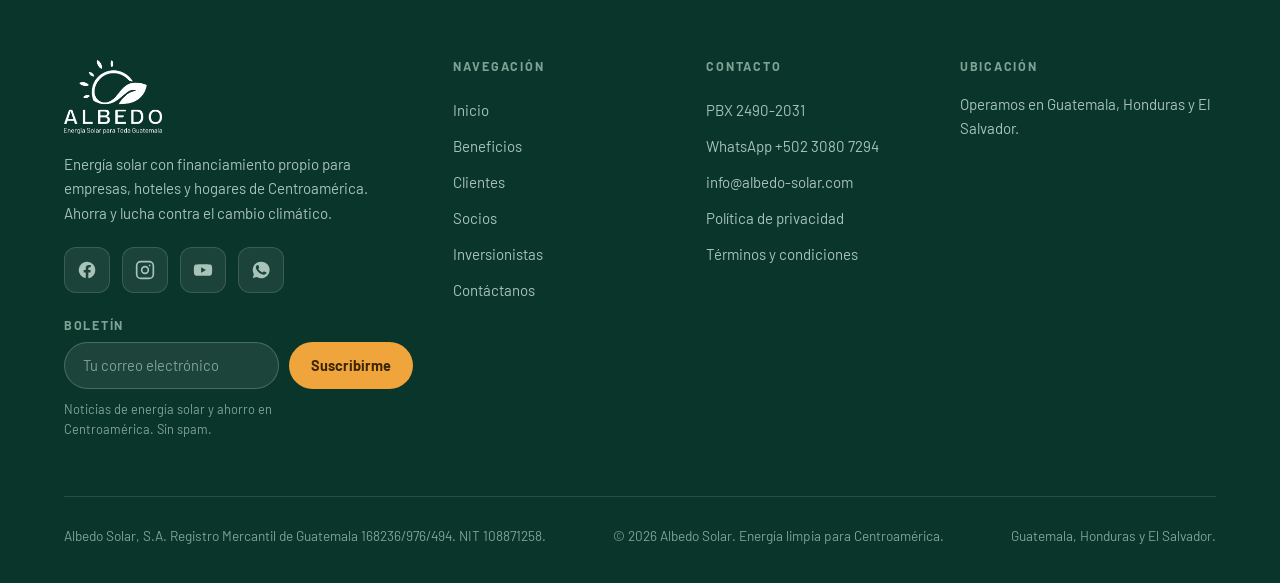
==== commit 80b3ffba: "Add files via upload" ====
--- a/index.html
+++ b/index.html
@@ -11,7 +11,7 @@
 <link rel="alternate" hreflang="es" href="https://albedo-solar.com/index.html" />
 <link rel="alternate" hreflang="en" href="https://albedo-solar.com/index.html?lang=en" />
 <link rel="alternate" hreflang="x-default" href="https://albedo-solar.com/index.html" />
-<link rel="stylesheet" href="assets/css/styles.css?v=5" />
+<link rel="stylesheet" href="assets/css/styles.css?v=6" />
 </head>
 <body>
 
@@ -409,7 +409,7 @@
   <a class="btn btn--ghost" href="beneficios.html#estimador" data-en="See your savings">Calcula tu ahorro</a>
 </div>
 
-<script src="assets/js/config.js?v=5"></script>
-<script src="assets/js/main.js?v=5"></script>
+<script src="assets/js/config.js?v=6"></script>
+<script src="assets/js/main.js?v=6"></script>
 </body>
 </html>
--- a/assets/css/styles.css
+++ b/assets/css/styles.css
@@ -57,7 +57,8 @@
 
   --ease:        cubic-bezier(0.22, 1, 0.36, 1);
 
-  --font-display: 'Fraunces', Georgia, serif;
+  --font-display: 'Barlow', 'Inter', system-ui, sans-serif;
+  --font-serif:   'Fraunces', Georgia, serif;
   --font-body:    'Barlow', 'Inter', system-ui, sans-serif;
 }
 
@@ -80,10 +81,11 @@
 .bg-field::before {
   content: ""; position: absolute; inset: 0;
   background:
-    radial-gradient(900px 500px at 85% -10%, rgba(240, 165, 60, 0.07), transparent 60%),
-    radial-gradient(800px 520px at -10% 30%, rgba(15, 135, 105, 0.06), transparent 60%);
-}
-.aurora { position: fixed; z-index: -1; border-radius: 50%; filter: blur(90px); opacity: .5; pointer-events: none; }
+    radial-gradient(1000px 560px at 85% -10%, rgba(245, 198, 9, 0.12), transparent 60%),
+    radial-gradient(900px 560px at -12% 28%, rgba(15, 135, 105, 0.10), transparent 60%),
+    radial-gradient(800px 500px at 108% 78%, rgba(62, 190, 189, 0.08), transparent 60%);
+}
+.aurora { position: fixed; z-index: -1; border-radius: 50%; filter: blur(90px); opacity: .8; pointer-events: none; }
 .aurora--1 { width: 520px; height: 520px; top: -180px; left: -140px; background: rgba(200, 230, 218, 0.55); }
 .aurora--2 { width: 460px; height: 460px; top: 32%; right: -180px; background: rgba(254, 243, 199, 0.6); }
 
@@ -101,7 +103,7 @@
 }
 .eyebrow::before { content: ""; width: 7px; height: 7px; border-radius: 50%; background: var(--orange); }
 
-h1, h2, h3, h4 { font-family: var(--font-display); font-weight: 600; line-height: 1.08; letter-spacing: -0.01em; color: var(--green-ink); }
+h1, h2, h3, h4 { font-family: var(--font-display); font-weight: 800; line-height: 1.06; letter-spacing: -0.015em; color: var(--green-ink); }
 h1 { font-size: clamp(2.5rem, 6vw, 4.4rem); }
 h2 { font-size: clamp(1.9rem, 4.2vw, 3.1rem); }
 h3 { font-size: clamp(1.25rem, 2.3vw, 1.7rem); }
@@ -217,7 +219,7 @@
 @media (max-width: 680px) { .hero-calc .btn { width: 100%; } }
 
 /* Award-craft details: italic serif accents + tabular figures */
-h1 em, h2 em, .pull em { font-style: italic; font-weight: 500; }
+h1 em, h2 em, .pull em, .photo-band h2 em { font-family: var(--font-serif); font-style: italic; font-weight: 600; }
 .stat .num, .impact-card .figure, .trust-strip .ts b, .est-out .est-cell .v, .glow-chip .big { font-variant-numeric: tabular-nums; }
 
 /* floating sun orb: soft warm sun */
@@ -533,7 +535,7 @@
 @keyframes waPulse { 0% { transform: scale(1); opacity: .6; } 100% { transform: scale(1.7); opacity: 0; } }
 
 /* ----------  Pull quote  ---------- */
-.pull { max-width: 900px; margin: 0 auto; text-align: center; font-family: var(--font-display); font-weight: 600; font-size: clamp(1.4rem, 3vw, 2.1rem); line-height: 1.3; color: var(--green-ink); }
+.pull { max-width: 900px; margin: 0 auto; text-align: center; font-family: var(--font-serif); font-weight: 600; font-size: clamp(1.4rem, 3vw, 2.1rem); line-height: 1.3; color: var(--green-ink); }
 .pull .gradient-text { display: inline; }
 
 /* ----------  Legal / prose  ---------- */
@@ -590,8 +592,8 @@
 .tst-photo img { position: absolute; inset: 0; width: 100%; height: 100%; object-fit: cover; }
 .tst-photo::after { content: ""; position: absolute; inset: 0; background: linear-gradient(to right, transparent 60%, rgba(255,255,255,0.9)); }
 .tst-body { padding: 26px 28px; display: flex; flex-direction: column; justify-content: center; gap: 12px; position: relative; }
-.tst-body::before { content: "“"; position: absolute; top: 2px; left: 22px; font-family: var(--font-display); font-size: 4rem; line-height: 1; color: var(--band); }
-.tst-quote { font-family: var(--font-display); font-style: italic; font-size: clamp(1.05rem, 1.8vw, 1.3rem); line-height: 1.45; color: var(--green-ink); }
+.tst-body::before { content: "“"; position: absolute; top: 2px; left: 22px; font-family: var(--font-serif); font-size: 4rem; line-height: 1; color: var(--band); }
+.tst-quote { font-family: var(--font-serif); font-style: italic; font-size: clamp(1.05rem, 1.8vw, 1.3rem); line-height: 1.45; color: var(--green-ink); }
 .tst-who { font-size: 0.85rem; font-weight: 700; letter-spacing: .06em; text-transform: uppercase; color: var(--orange-dark); }
 
 /* ----------  Photo fade frame (photo with soft green wash at base)  ---------- */
@@ -727,3 +729,45 @@
 /* stat band: middle stat goes warm */
 .stat-row .stat:nth-child(2)::before { background: var(--grad-solar); }
 .stat-row .stat:nth-child(2) .num { color: var(--orange-dark); }
+
+
+/* ==========================================================================
+   Color pass 2 — photo audience cards, tinted grids, office selector
+   ========================================================================== */
+
+/* audience tiles: photo-led, deck accent colors */
+.aud { padding: 0; }
+.aud::before { display: none; }
+.aud-media { position: relative; height: 150px; overflow: hidden; }
+.aud-media img { width: 100%; height: 100%; object-fit: cover; transition: transform .6s var(--ease); }
+.aud:hover .aud-media img { transform: scale(1.07); }
+.aud-media::after { content: ""; position: absolute; inset: 0; }
+.aud-body { display: flex; flex-direction: column; gap: 8px; padding: 20px 22px 22px; flex: 1; }
+.aud.c-green  .aud-media::after { background: linear-gradient(to top, rgba(15,135,105,0.45), transparent 65%); }
+.aud.c-amber  .aud-media::after { background: linear-gradient(to top, rgba(240,165,60,0.5), transparent 65%); }
+.aud.c-teal   .aud-media::after { background: linear-gradient(to top, rgba(62,190,189,0.5), transparent 65%); }
+.aud.c-coral  .aud-media::after { background: linear-gradient(to top, rgba(239,83,80,0.42), transparent 65%); }
+.aud.c-green .aud-link { color: var(--green); }
+.aud.c-amber .aud-link { color: var(--orange-dark); }
+.aud.c-teal .aud-link { color: #1F8584; }
+.aud.c-coral .aud-link { color: #D93B38; }
+
+/* tinted card grids everywhere (kills the flat-white template look) */
+.bento .card:nth-child(3n+2) { background: var(--tint); border-color: var(--stroke-2); }
+.bento .card:nth-child(3n) { background: #FFF8E6; border-color: #F5E3B8; }
+.bento .card:nth-child(3n) .icon-badge { background: var(--orange-tint); border-color: #F5D9A8; color: var(--orange-dark); }
+.bento .card:nth-child(3n+2) .icon-badge { background: #fff; }
+.stat-row .stat:nth-child(1) { background: var(--tint); border-color: var(--stroke-2); }
+.stat-row .stat:nth-child(2) { background: #FFF8E6; border-color: #F5E3B8; }
+.step-card { border-left: 4px solid var(--band); }
+.step:nth-child(even) .step-card { border-left-color: #F5D9A8; }
+.duo .duo-card.accent { background: #FFF8E6; border-color: #F5E3B8; }
+
+/* office selector (contacto) */
+.office-tabs { display: flex; gap: 8px; margin: 10px 0 12px; flex-wrap: wrap; }
+.office-tabs button {
+  padding: 7px 16px; border-radius: 100px; font-weight: 700; font-size: 0.82rem;
+  background: var(--surface); border: 1.5px solid var(--stroke); color: var(--muted); transition: .25s;
+}
+.office-tabs button.on { background: var(--green); border-color: var(--green); color: #fff; }
+.office-addr { color: var(--muted); font-size: 0.95rem; min-height: 44px; }
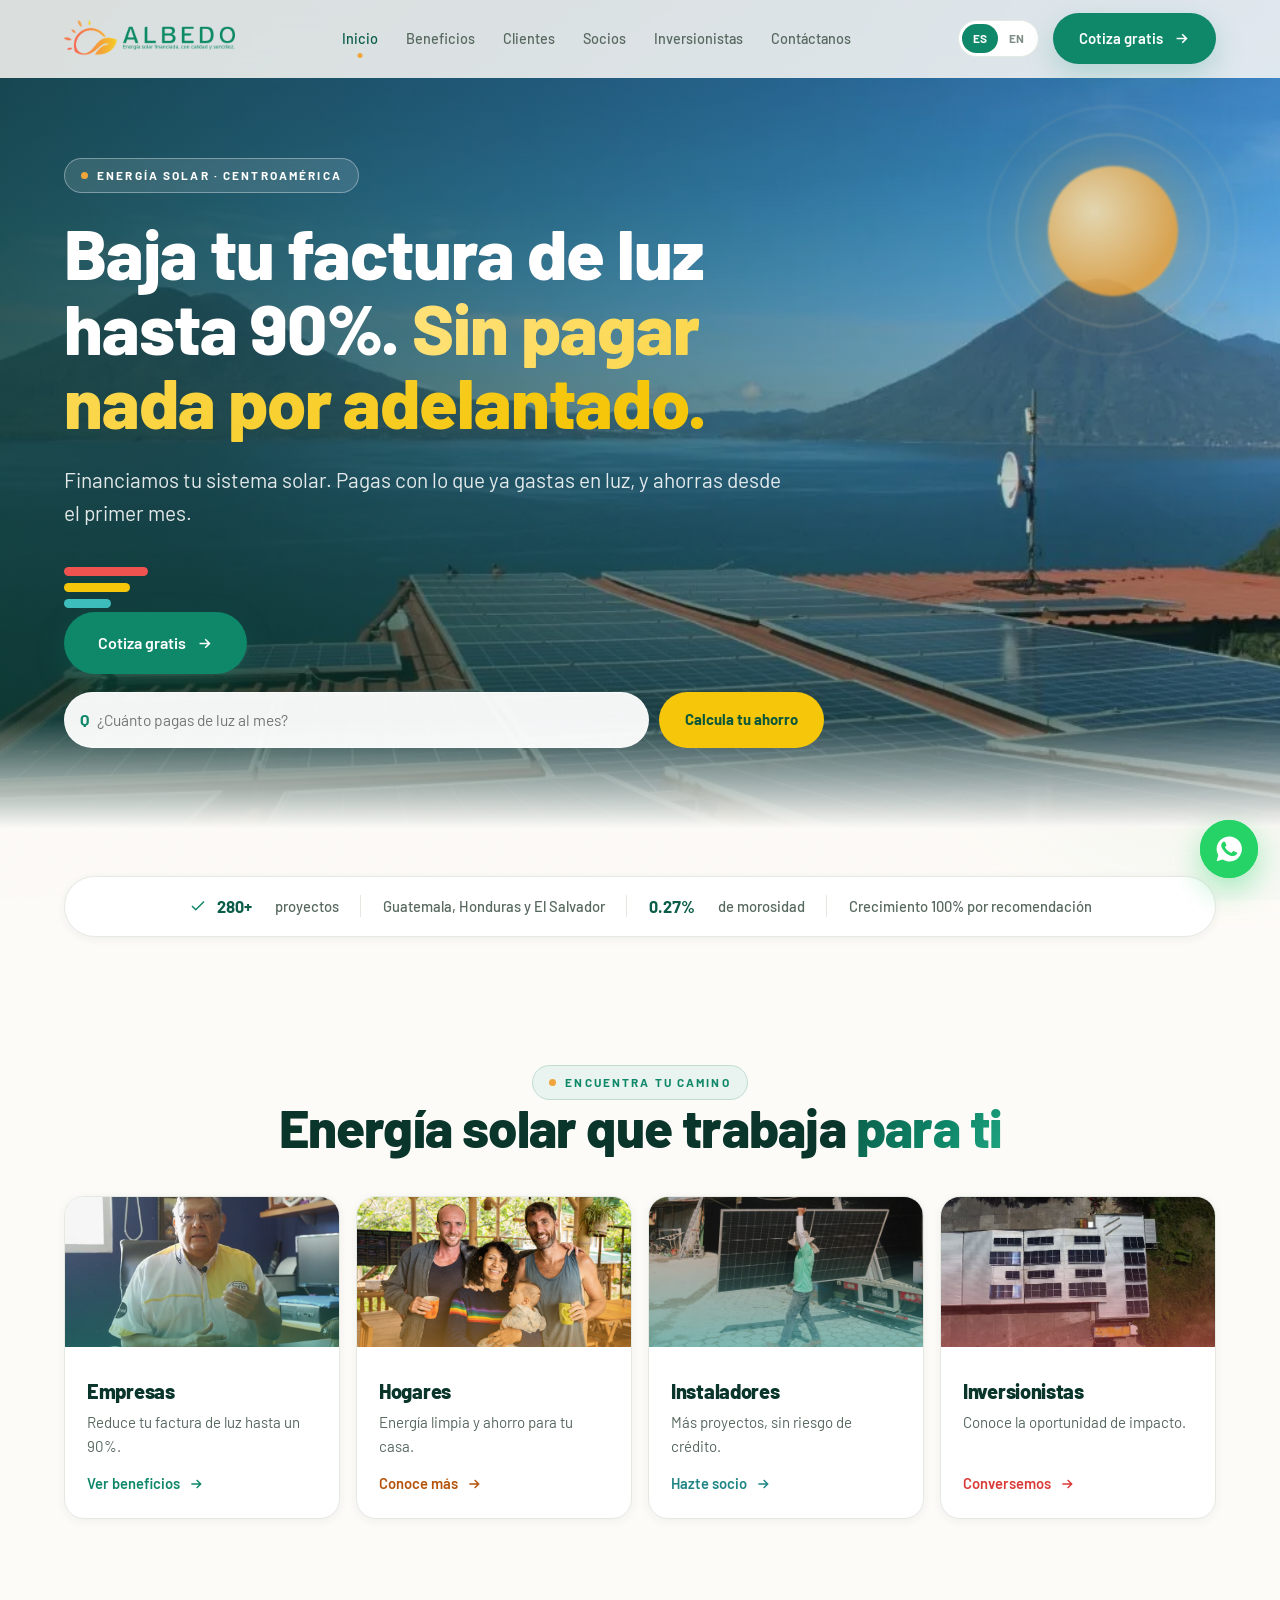
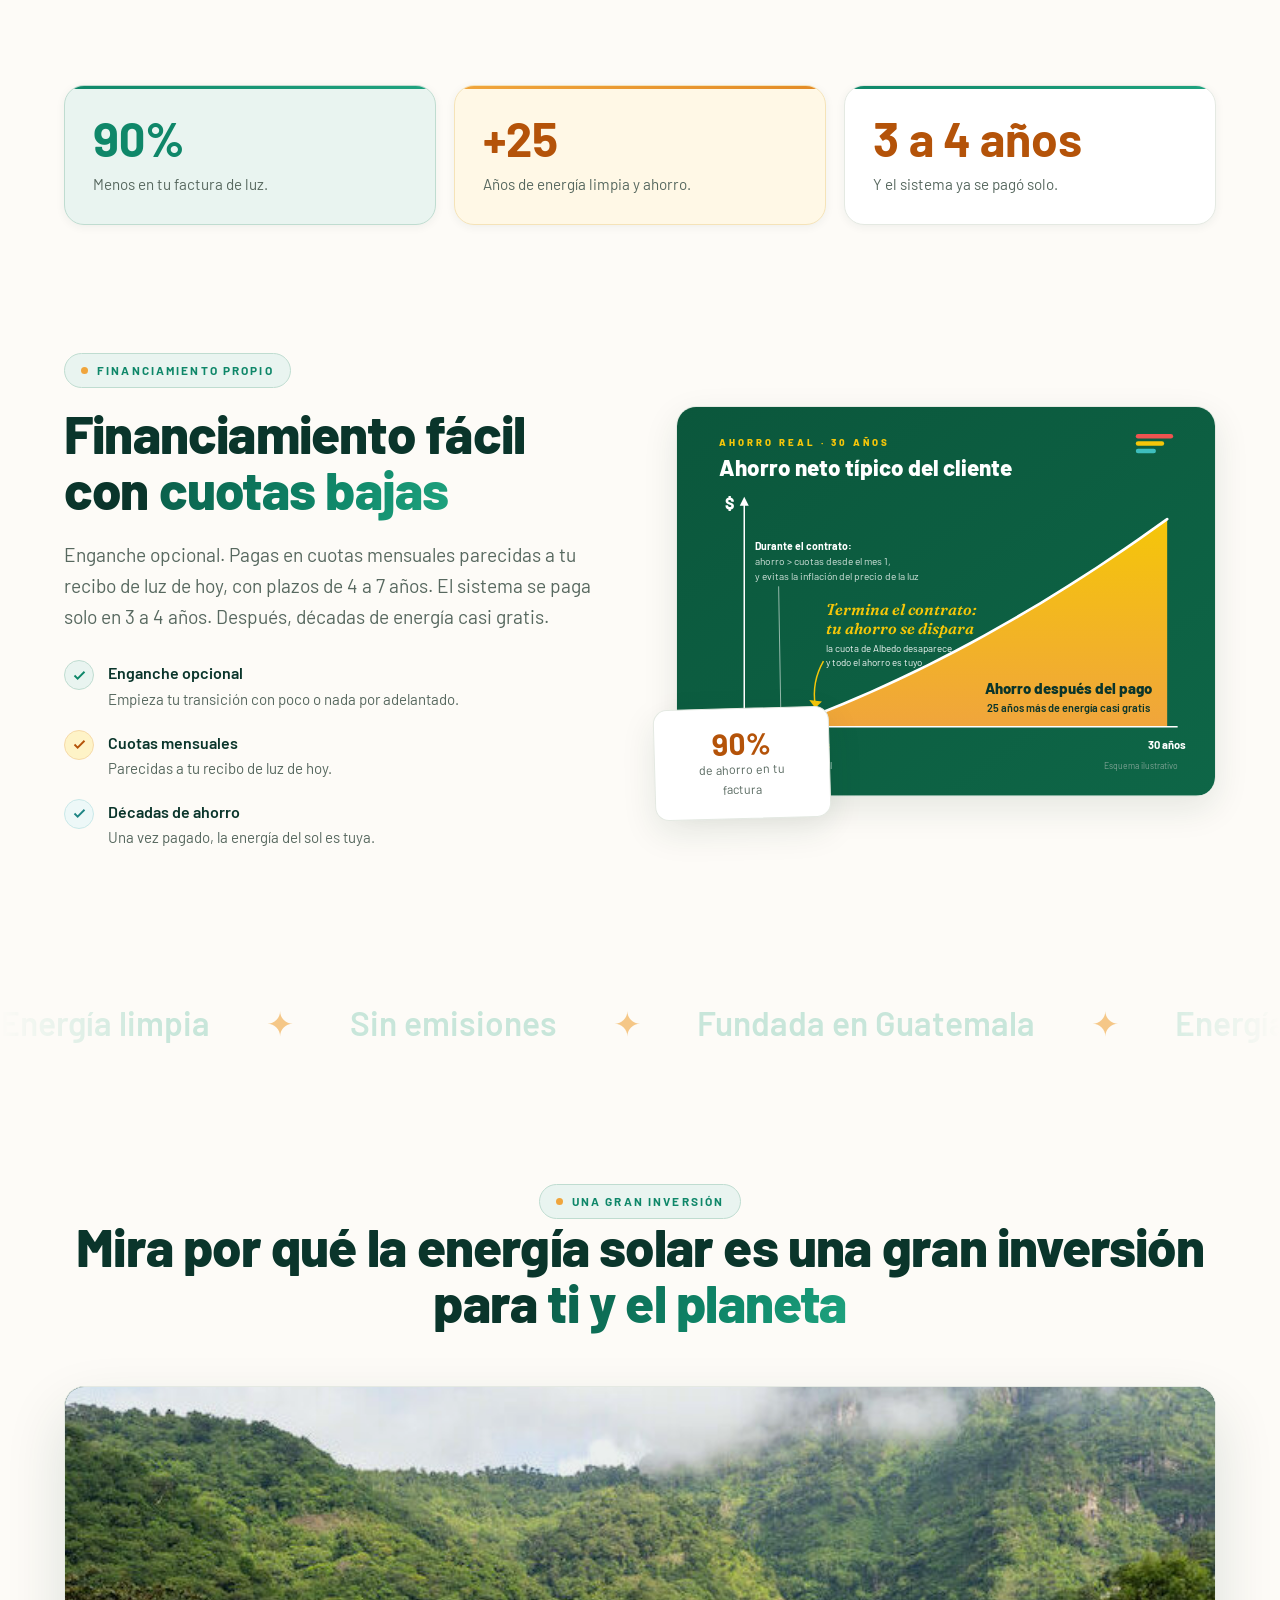
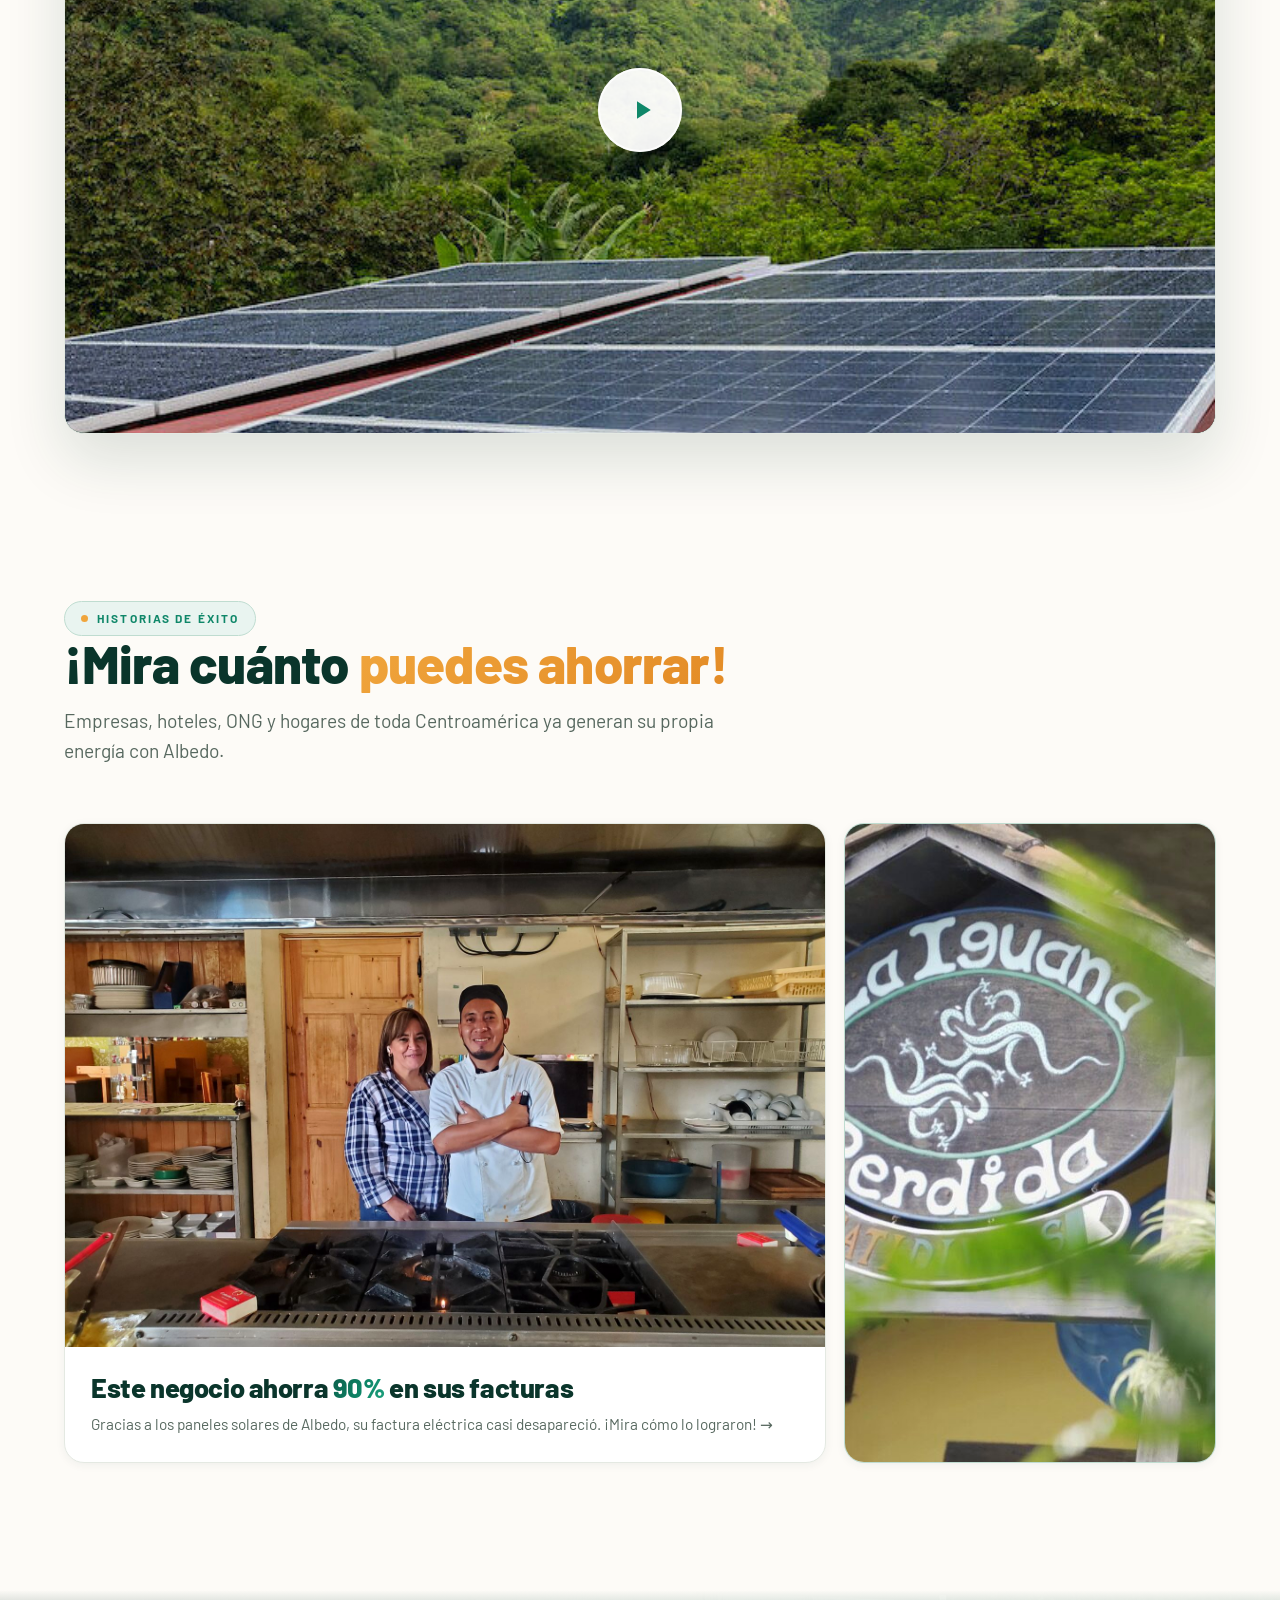
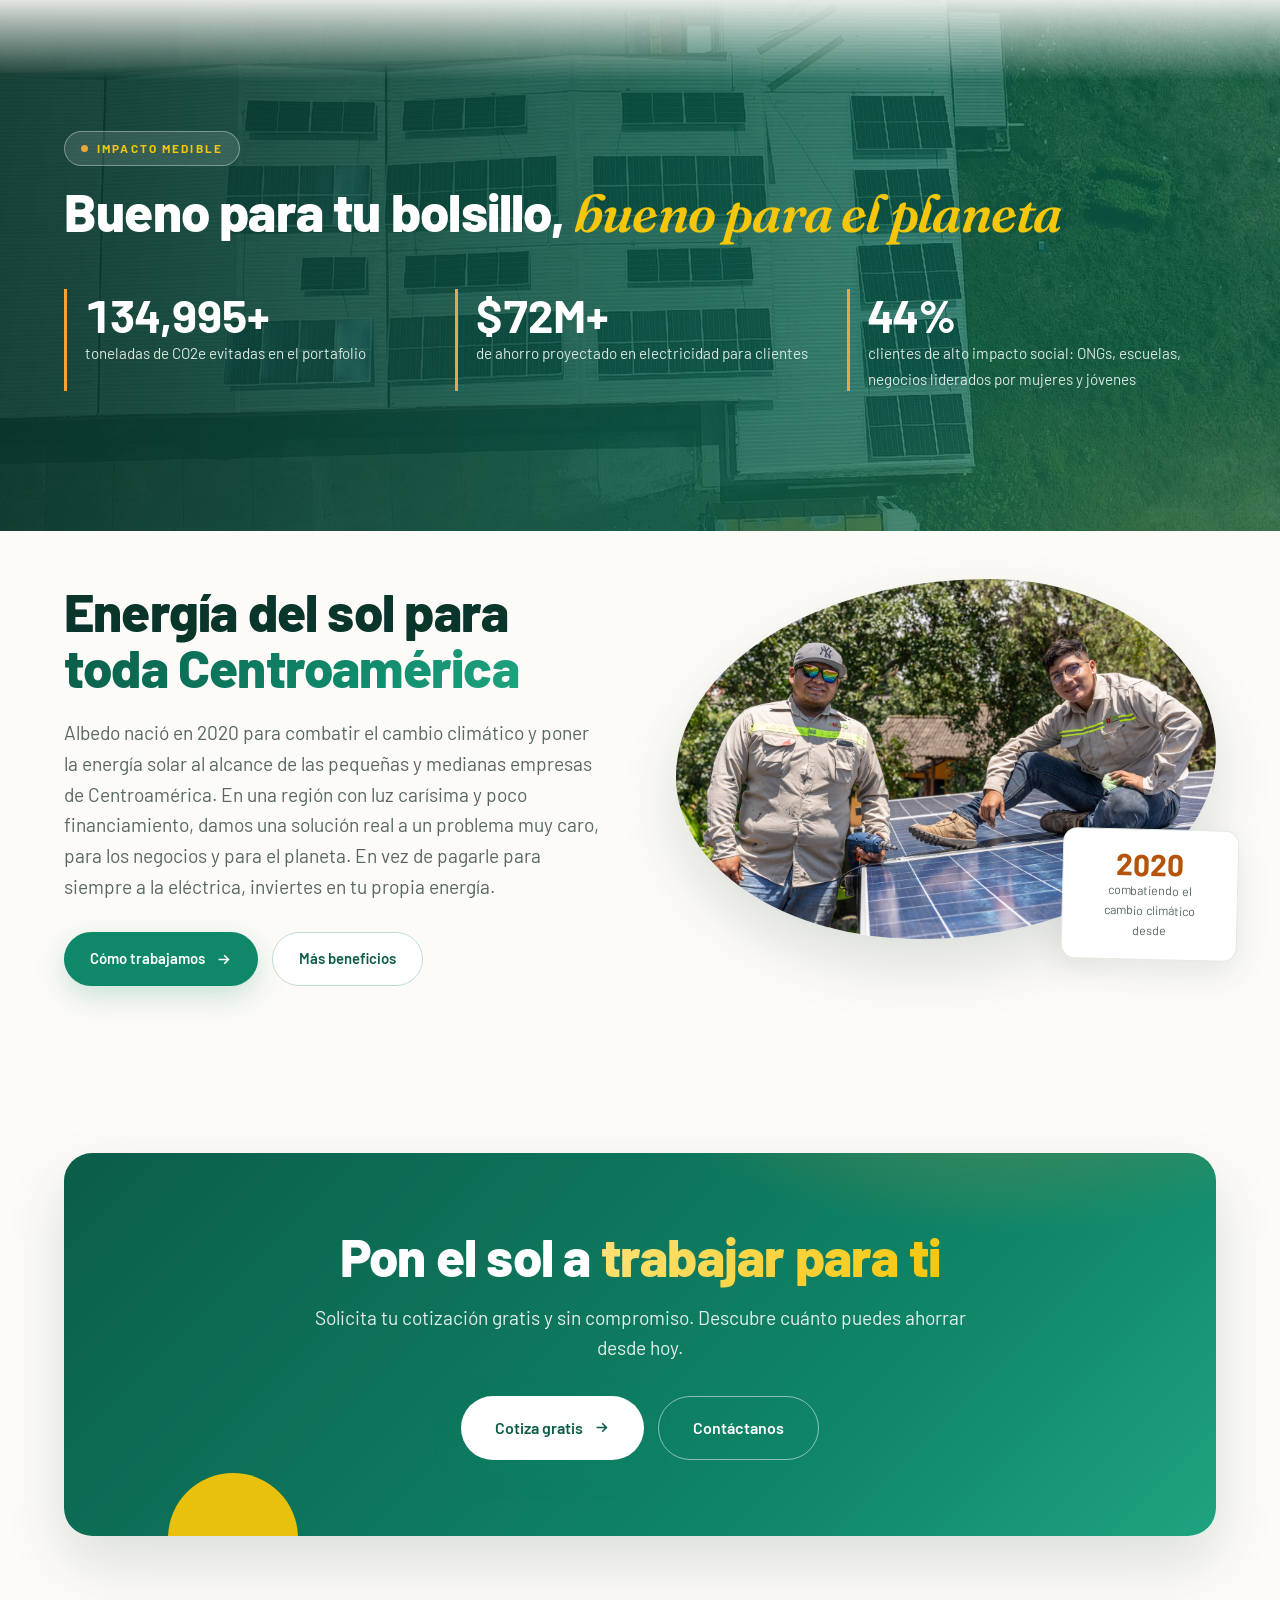
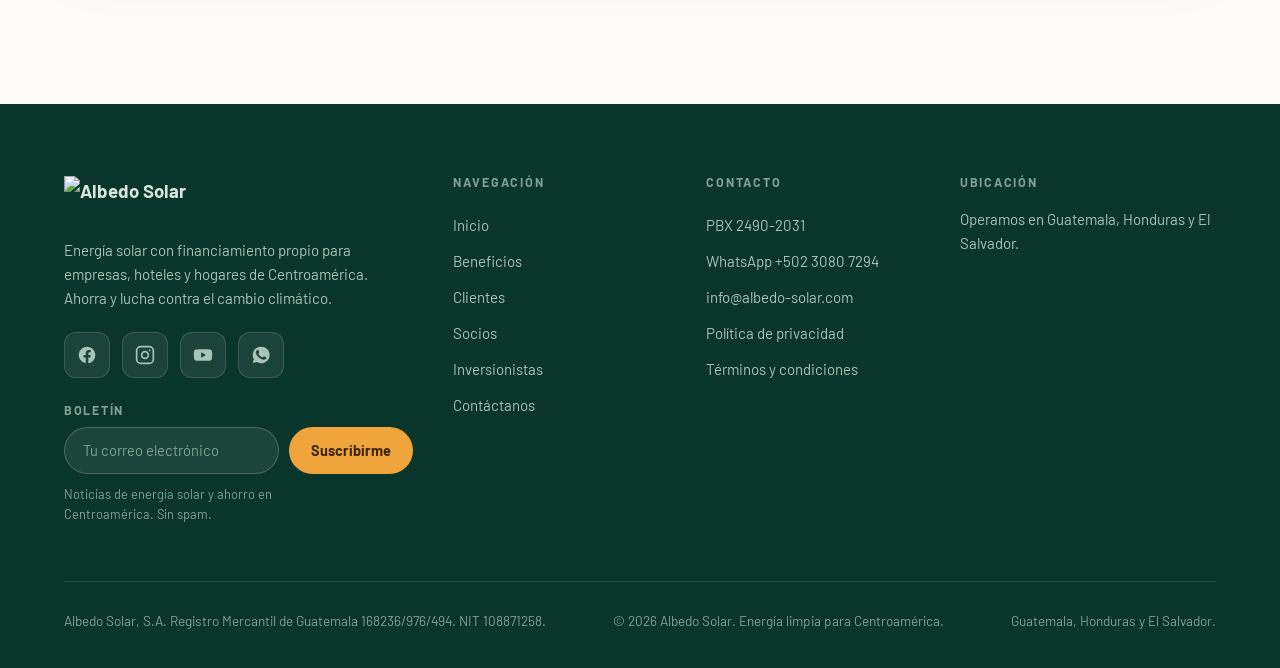
==== commit 71a04cd1: "Add files via upload" ====
--- a/index.html
+++ b/index.html
@@ -11,7 +11,7 @@
 <link rel="alternate" hreflang="es" href="https://albedo-solar.com/index.html" />
 <link rel="alternate" hreflang="en" href="https://albedo-solar.com/index.html?lang=en" />
 <link rel="alternate" hreflang="x-default" href="https://albedo-solar.com/index.html" />
-<link rel="stylesheet" href="assets/css/styles.css?v=6" />
+<link rel="stylesheet" href="assets/css/styles.css?v=7" />
 </head>
 <body>
 
@@ -94,7 +94,7 @@
 </section>
 
 <!-- ============ AUDIENCE TILES ============ -->
-<section class="section-pad" style="padding-bottom:0">
+<section class="section-pad" style="padding-bottom:clamp(20px,3vw,40px)">
   <div class="wrap">
     <div class="sec-head center" style="margin-bottom:40px">
       <span class="eyebrow" data-reveal data-en="Find your path">Encuentra tu camino</span>
@@ -258,7 +258,7 @@
 </section>
 
 <!-- ============ HISTORIAS DE ÉXITO ============ -->
-<section class="section-pad" style="padding-top:0">
+<section class="section-pad" style="padding-top:clamp(20px,3vw,40px)">
   <div class="wrap">
     <div class="sec-head">
       <span class="eyebrow" data-reveal data-en="Success stories">Historias de éxito</span>
@@ -327,7 +327,7 @@
 </section>
 
 <!-- ============ CTA ============ -->
-<section class="section-pad cta-band" style="padding-top:0">
+<section class="section-pad cta-band" style="padding-top:clamp(20px,3vw,40px)">
   <div class="wrap">
     <div class="cta-box" data-reveal>
       <span class="halfsun" aria-hidden="true"></span>
@@ -348,7 +348,7 @@
   <div class="wrap">
     <div class="footer-grid">
       <div>
-        <a class="brand" href="index.html"><img src="assets/images/LOGO_SPANISH-white.png" data-en-src="assets/images/footer-logo.png" alt="Albedo Solar" style="height:74px;width:auto" /></a>
+        <a class="brand" href="index.html"><img src="assets/images/albedo-wordmark-es-white.png" data-en-src="assets/images/albedo-wordmark-white.png" alt="Albedo Solar" style="height:44px;width:auto" /></a>
         <p data-en="Solar energy with built-in financing for businesses, hotels and homes across Central America. Save money and fight climate change.">Energía solar con financiamiento propio para empresas, hoteles y hogares de Centroamérica. Ahorra y lucha contra el cambio climático.</p>
         <div class="socials" style="margin-top:22px">
           <a href="https://www.facebook.com/AlbedoSolarGuate" target="_blank" rel="noopener" aria-label="Facebook"><svg viewBox="0 0 24 24" fill="currentColor"><path d="M22 12a10 10 0 1 0-11.5 9.9v-7H8v-2.9h2.5V9.8c0-2.5 1.5-3.9 3.8-3.9 1.1 0 2.2.2 2.2.2v2.5h-1.3c-1.2 0-1.6.8-1.6 1.6v1.9h2.8l-.4 2.9h-2.4v7A10 10 0 0 0 22 12z"/></svg></a>
@@ -409,7 +409,7 @@
   <a class="btn btn--ghost" href="beneficios.html#estimador" data-en="See your savings">Calcula tu ahorro</a>
 </div>
 
-<script src="assets/js/config.js?v=6"></script>
-<script src="assets/js/main.js?v=6"></script>
+<script src="assets/js/config.js?v=7"></script>
+<script src="assets/js/main.js?v=7"></script>
 </body>
 </html>
--- a/assets/css/styles.css
+++ b/assets/css/styles.css
@@ -771,3 +771,64 @@
 }
 .office-tabs button.on { background: var(--green); border-color: var(--green); color: #fff; }
 .office-addr { color: var(--muted); font-size: 0.95rem; min-height: 44px; }
+
+
+/* ==========================================================================
+   Polish pass 3 — FAQ character, platform flow, comparison bars, rhythm
+   ========================================================================== */
+
+/* FAQ: numbered, color-coded, tinted open state */
+.faq { counter-reset: faq; }
+.faq-item { counter-increment: faq; border-left: 4px solid var(--band); transition: border-color .3s, background .3s; }
+.faq-item:nth-child(4n+2) { border-left-color: #F5D9A8; }
+.faq-item:nth-child(4n+3) { border-left-color: #BFE4E4; }
+.faq-item:nth-child(4n)   { border-left-color: #F6C6C5; }
+.faq-q::before { content: counter(faq, decimal-leading-zero); font-family: var(--font-display); font-weight: 800; font-size: .9rem; color: var(--muted-2); min-width: 30px; }
+.faq-item.open { background: var(--tint); }
+.faq-item.open .faq-q::before { color: var(--green); }
+
+/* duo: both cards colored */
+.duo .duo-card:not(.accent) { background: #EDF8F8; border-color: #C9E8E8; }
+
+/* feature-list tick rhythm */
+.feature-list li:nth-child(2) .tick { background: var(--orange-tint); border-color: #F5D9A8; color: var(--orange-dark); }
+.feature-list li:nth-child(3) .tick { background: #EDF8F8; border-color: #C9E8E8; color: #1F8584; }
+
+/* eyebrow dot rhythm on tinted bands */
+.band-tint .eyebrow::before { background: var(--coral); }
+
+/* platform flow (investors) */
+.flow { display: grid; grid-template-columns: repeat(5, 1fr); gap: 14px; position: relative; }
+.flow::before { content: ""; position: absolute; top: 27px; left: 9%; right: 9%; height: 2px; background: repeating-linear-gradient(90deg, var(--stroke-2) 0 10px, transparent 10px 18px); }
+.fl { text-align: center; position: relative; padding: 0 6px; }
+.fl .dot {
+  width: 54px; height: 54px; border-radius: 50%; margin: 0 auto 14px; display: grid; place-items: center;
+  font-family: var(--font-display); font-weight: 800; font-size: 1.15rem; color: #fff;
+  border: 4px solid var(--bg); box-shadow: var(--shadow-sm); position: relative; z-index: 1;
+}
+.fl:nth-child(1) .dot { background: var(--green); }
+.fl:nth-child(2) .dot { background: var(--teal-acc); }
+.fl:nth-child(3) .dot { background: var(--orange); color: #3D2604; }
+.fl:nth-child(4) .dot { background: var(--coral); }
+.fl:nth-child(5) .dot { background: var(--green-deep); }
+.fl h3 { font-size: 1.02rem; margin-bottom: 6px; }
+.fl p { color: var(--muted); font-size: 0.87rem; }
+
+/* payback comparison bars */
+.payback { margin-top: 26px; display: grid; gap: 12px; max-width: 460px; }
+.pbk { display: grid; grid-template-columns: 118px 1fr; align-items: center; gap: 12px; }
+.pbk .lbl { font-size: 0.85rem; font-weight: 700; color: var(--green-ink); text-align: right; }
+.pbk .track { position: relative; height: 34px; background: var(--surface); border: 1px solid var(--stroke); border-radius: 100px; overflow: hidden; }
+.pbk .bar { position: absolute; inset: 0 auto 0 0; border-radius: 100px; display: flex; align-items: center; justify-content: flex-end; padding-right: 12px; font-family: var(--font-display); font-weight: 800; font-size: 0.86rem; white-space: nowrap; }
+.pbk.win .bar { width: 30%; background: linear-gradient(90deg, #F5C609, #F0A53C); color: #3D2604; }
+.pbk.lose .bar { width: 92%; background: #DCE7E2; color: var(--muted); }
+.payback .pbk-note { font-size: 0.78rem; color: var(--muted-2); margin-top: 2px; }
+
+@media (max-width: 980px) {
+  .flow { grid-template-columns: repeat(2, 1fr); gap: 24px 14px; }
+  .flow::before { display: none; }
+}
+@media (max-width: 680px) {
+  .pbk { grid-template-columns: 86px 1fr; }
+  .flow { grid-template-columns: 1fr 1fr; }
+}
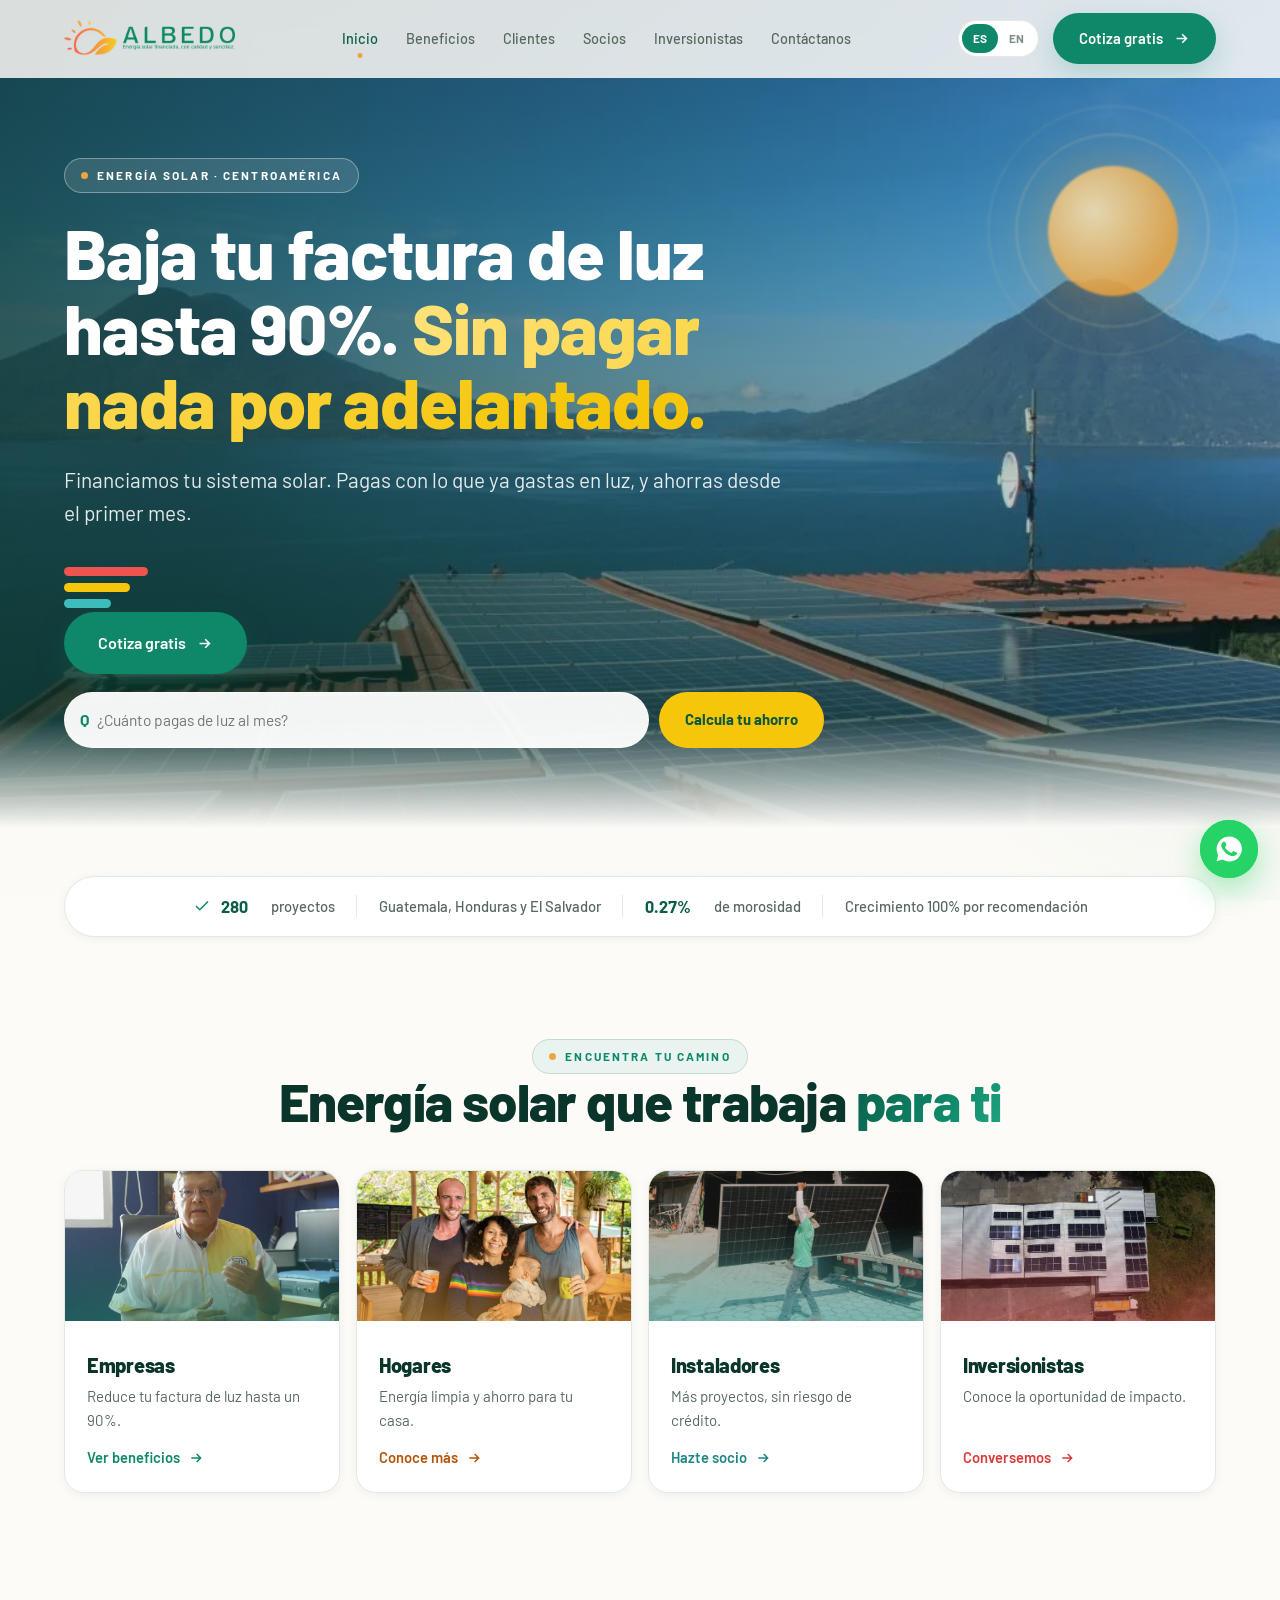
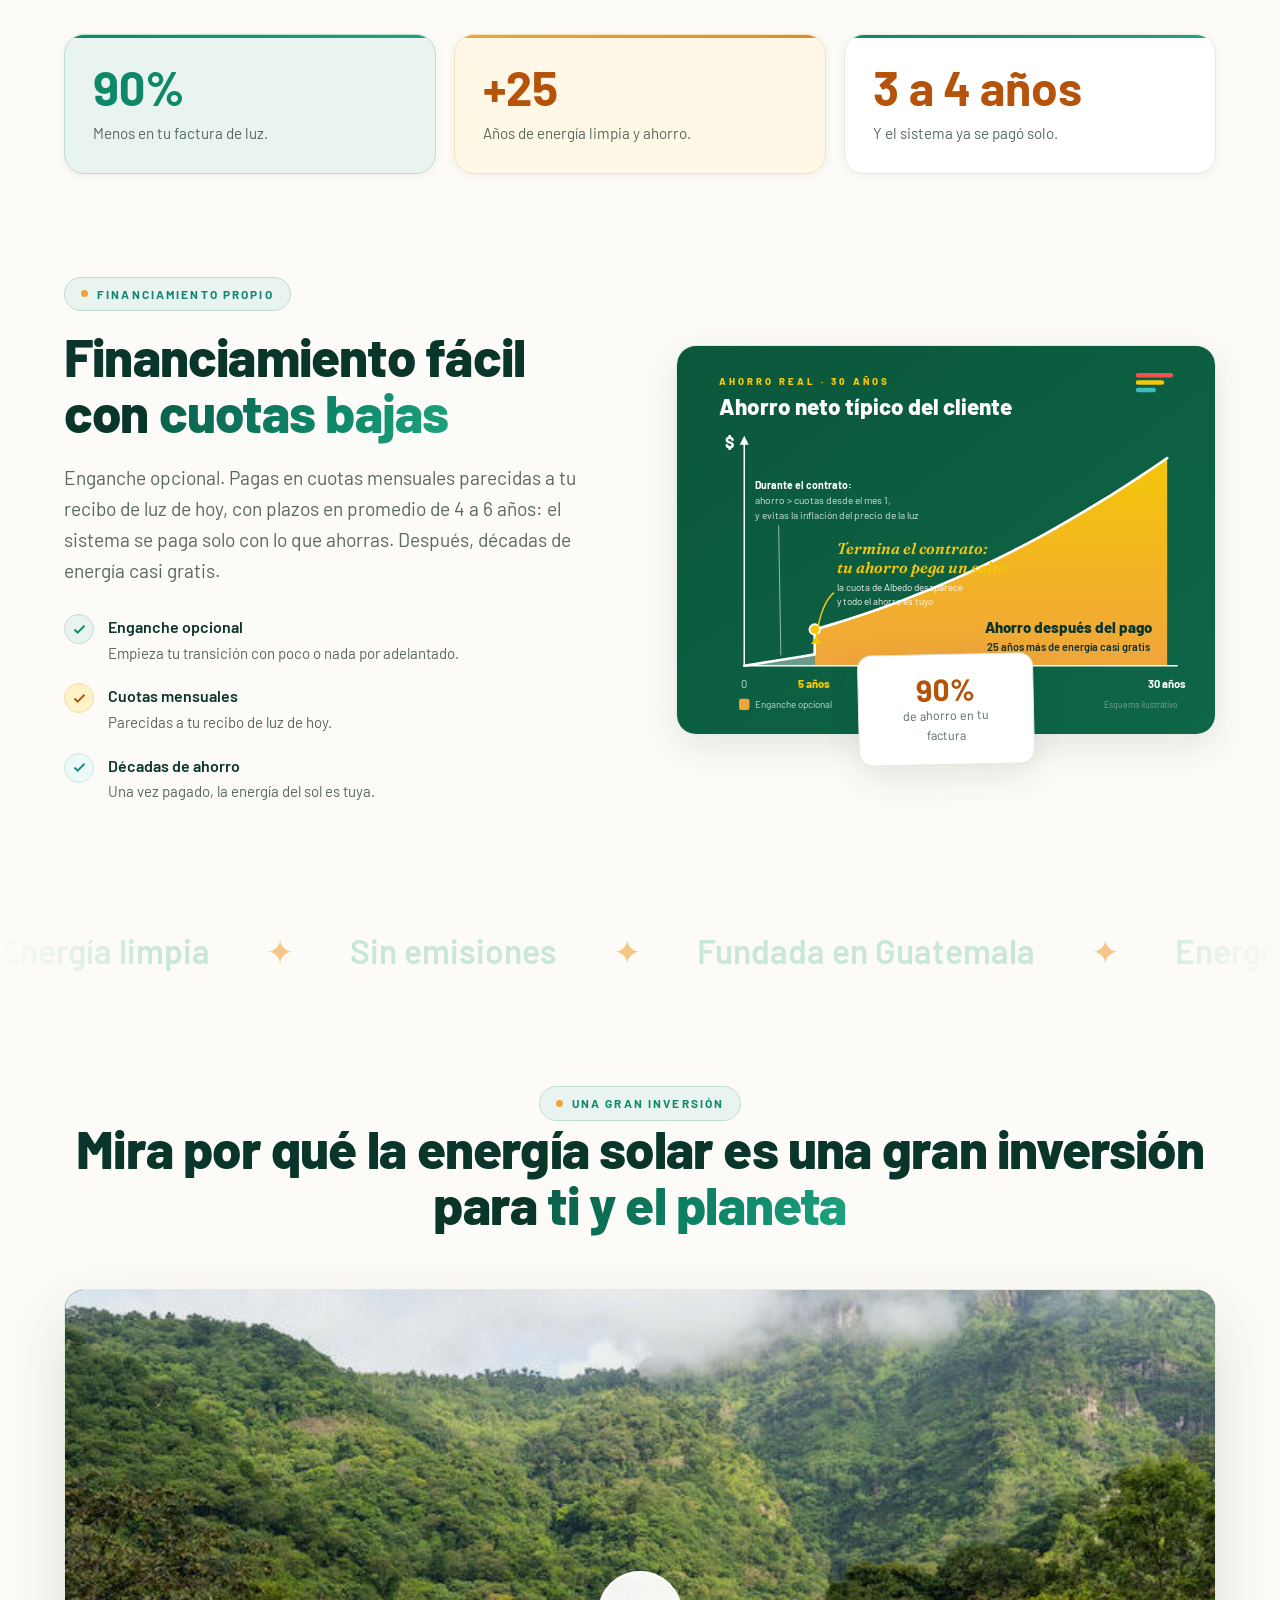
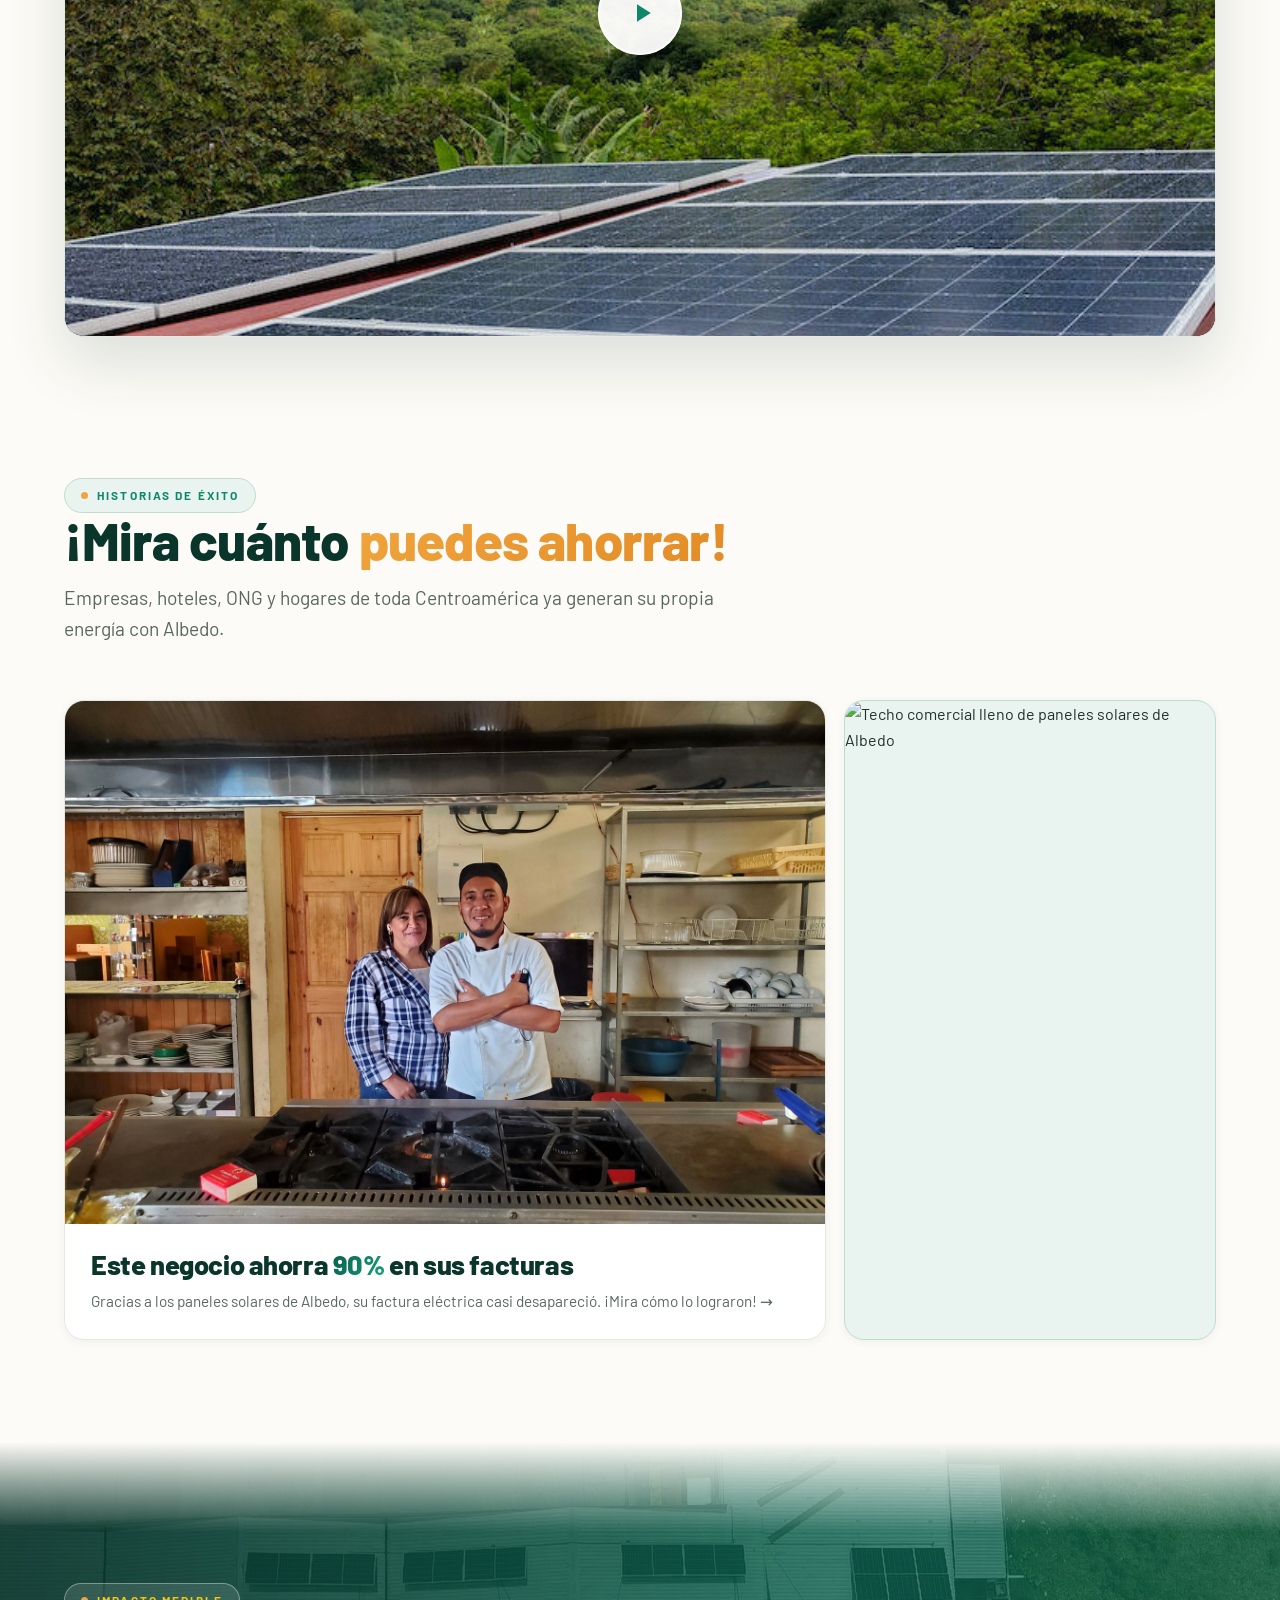
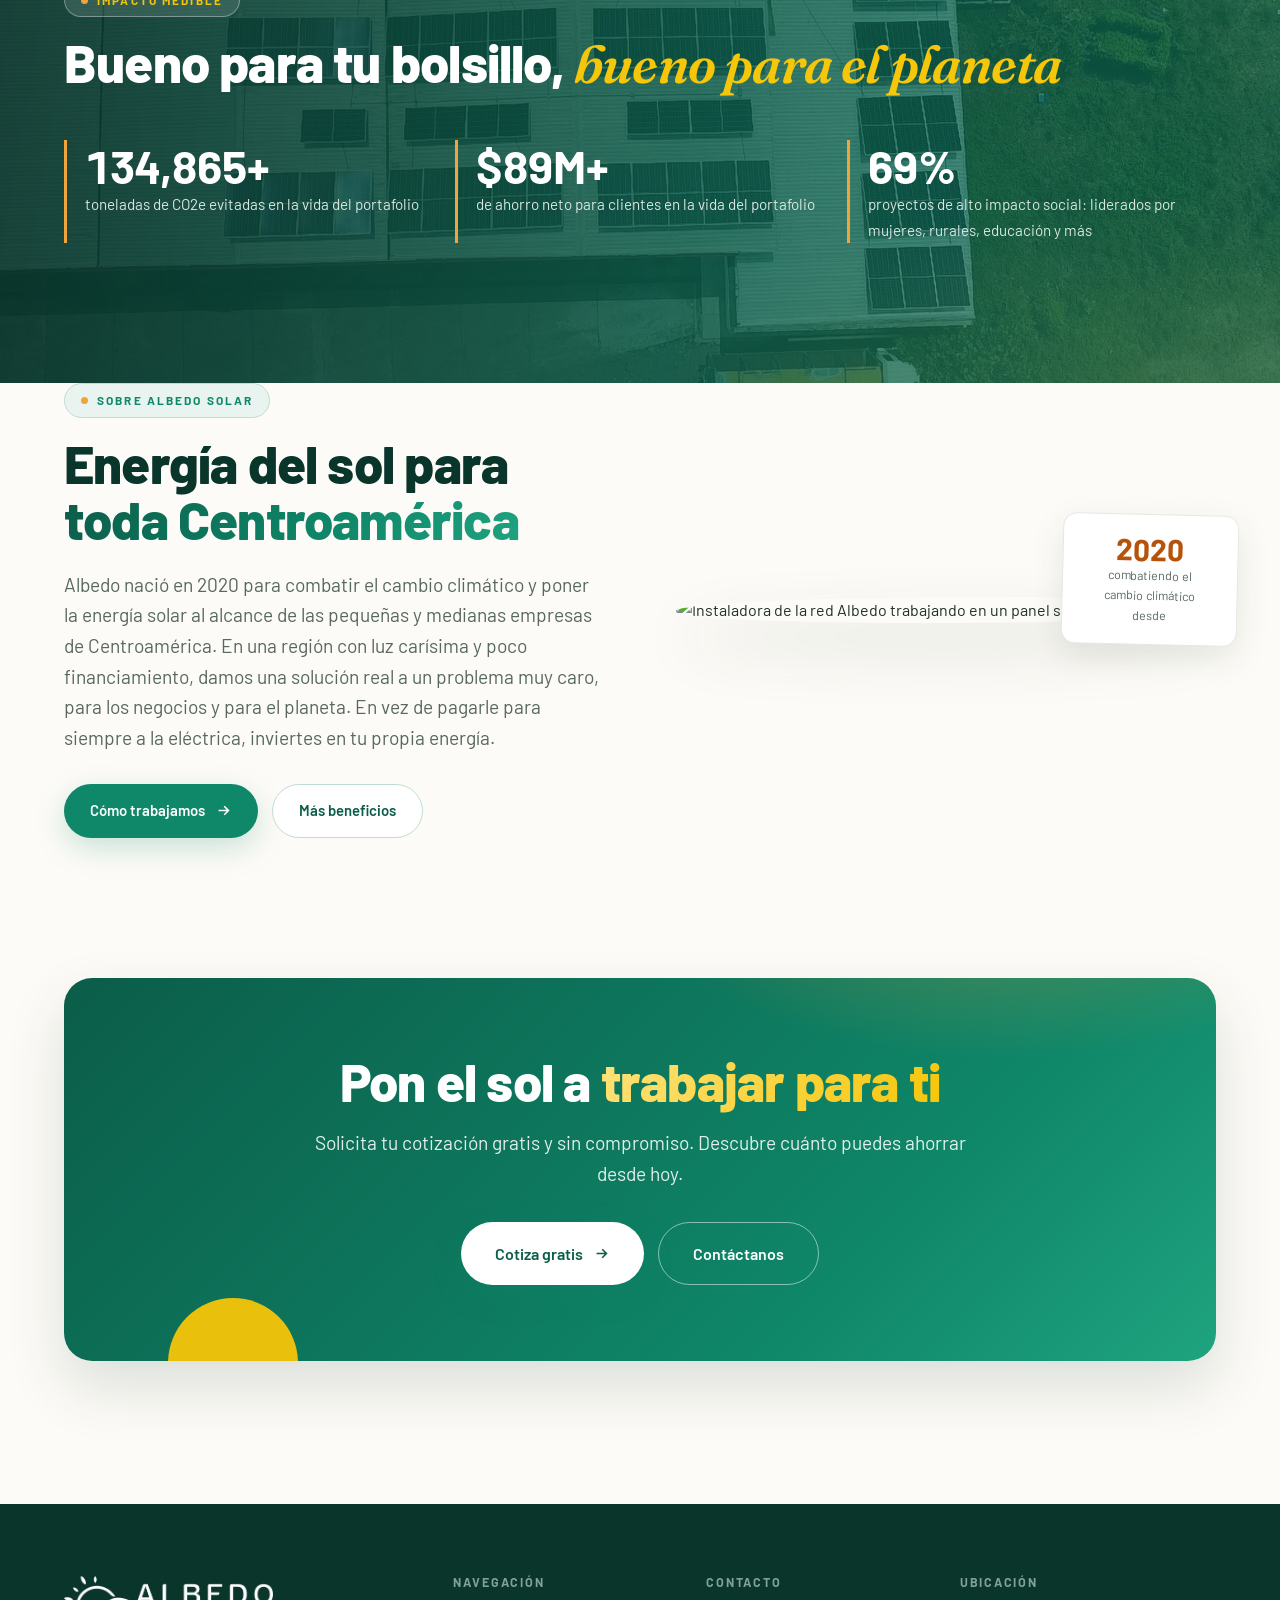
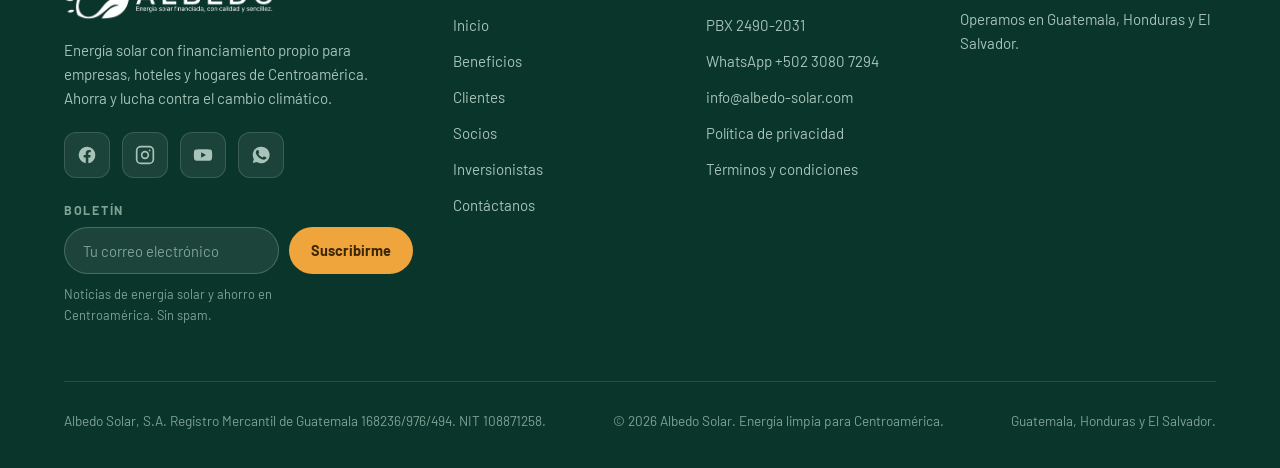
==== commit 97bcadca: "Add files via upload" ====
--- a/index.html
+++ b/index.html
@@ -11,7 +11,7 @@
 <link rel="alternate" hreflang="es" href="https://albedo-solar.com/index.html" />
 <link rel="alternate" hreflang="en" href="https://albedo-solar.com/index.html?lang=en" />
 <link rel="alternate" hreflang="x-default" href="https://albedo-solar.com/index.html" />
-<link rel="stylesheet" href="assets/css/styles.css?v=7" />
+<link rel="stylesheet" href="assets/css/styles.css?v=8" />
 </head>
 <body>
 
@@ -84,8 +84,8 @@
 <section style="padding:clamp(28px,5vw,48px) 0 0">
   <div class="wrap">
     <div class="trust-strip" data-reveal>
-      <!-- Live tracker: swap data-count for the live project figure; 280+ is today's floor -->
-      <span class="ts"><svg viewBox="0 0 24 24" fill="none" stroke="currentColor" stroke-width="2"><path d="M20 6 9 17l-5-5"/></svg><b><span data-count="280" data-stat="projects">280</span>+</b>&nbsp;<span data-en="projects">proyectos</span></span>
+      <!-- Live tracker: swap data-count for the live project figure; 277 installed as of Jun 30 2026 -->
+      <span class="ts"><svg viewBox="0 0 24 24" fill="none" stroke="currentColor" stroke-width="2"><path d="M20 6 9 17l-5-5"/></svg><b><span data-count="277" data-stat="projects">277</span></b>&nbsp;<span data-en="projects">proyectos</span></span>
       <span class="ts" data-en="Guatemala, Honduras and El Salvador">Guatemala, Honduras y El Salvador</span>
       <span class="ts"><b data-stat="delinquency">0.27%</b>&nbsp;<span data-en="delinquency">de morosidad</span></span>
       <span class="ts" data-en="Grown 100% by word of mouth">Crecimiento 100% por recomendación</span>
@@ -164,7 +164,7 @@
       <div class="split-content">
         <span class="eyebrow" data-reveal data-en="Built-in financing">Financiamiento propio</span>
         <h2 data-reveal data-delay="1" data-en="Easy financing with low monthly payments" style="margin:18px 0 22px">Financiamiento fácil con <span class="gradient-text">cuotas bajas</span></h2>
-        <p class="lead" data-reveal data-delay="2" data-en="Optional downpayment. You pay monthly, in installments close to today’s power bill, over 4 to 7 years. The system pays for itself in 3 to 4 years. Then decades of near-free energy.">Enganche opcional. Pagas en cuotas mensuales parecidas a tu recibo de luz de hoy, con plazos de 4 a 7 años. El sistema se paga solo en 3 a 4 años. Después, décadas de energía casi gratis.</p>
+        <p class="lead" data-reveal data-delay="2" data-en="Optional downpayment. You pay monthly, in installments close to today’s power bill, over terms averaging 4 to 6 years: the system pays for itself with what you save. Then decades of near-free energy.">Enganche opcional. Pagas en cuotas mensuales parecidas a tu recibo de luz de hoy, con plazos en promedio de 4 a 6 años: el sistema se paga solo con lo que ahorras. Después, décadas de energía casi gratis.</p>
         <ul class="feature-list">
           <li data-reveal data-delay="2"><span class="tick"><svg viewBox="0 0 24 24" fill="none" stroke="currentColor" stroke-width="3"><path d="M20 6 9 17l-5-5"/></svg></span><div><strong data-en="Optional downpayment">Enganche opcional</strong><span data-en="Start your switch with little or nothing upfront.">Empieza tu transición con poco o nada por adelantado.</span></div></li>
           <li data-reveal data-delay="3"><span class="tick"><svg viewBox="0 0 24 24" fill="none" stroke="currentColor" stroke-width="3"><path d="M20 6 9 17l-5-5"/></svg></span><div><strong data-en="Monthly installments">Cuotas mensuales</strong><span data-en="Close to today’s power bill.">Parecidas a tu recibo de luz de hoy.</span></div></li>
@@ -190,30 +190,27 @@
   <text x="56" y="92" font-family="Barlow, sans-serif" font-size="30" font-weight="800" fill="#FFFFFF" data-en="Typical client net savings">Ahorro neto típico del cliente</text>
 
   <path d="M 90 428 90.0 428.0 L 108.9 424.9 L 127.7 421.9 L 146.6 418.8 L 165.5 415.8 L 184.3 412.7 L 184.3 428 Z" fill="#FFFFFF" opacity="0.38"/>
-  <path d="M 184.3 428 184.3 412.7 L 203.2 405.2 L 222.1 397.5 L 240.9 389.5 L 259.8 381.2 L 278.7 372.7 L 297.5 364.0 L 316.4 355.0 L 335.3 345.7 L 354.1 336.2 L 373.0 326.5 L 391.9 316.5 L 410.7 306.2 L 429.6 295.7 L 448.5 284.9 L 467.3 273.9 L 486.2 262.7 L 505.1 251.2 L 523.9 239.4 L 542.8 227.4 L 561.7 215.1 L 580.5 202.6 L 599.4 189.8 L 618.3 176.8 L 637.1 163.5 L 656.0 150.0 L 656 428 Z" fill="url(#abGold)"/>
-  <path d="M 90.0 428.0 L 108.9 424.9 L 127.7 421.9 L 146.6 418.8 L 165.5 415.8 L 184.3 412.7 L 203.2 405.2 L 222.1 397.5 L 240.9 389.5 L 259.8 381.2 L 278.7 372.7 L 297.5 364.0 L 316.4 355.0 L 335.3 345.7 L 354.1 336.2 L 373.0 326.5 L 391.9 316.5 L 410.7 306.2 L 429.6 295.7 L 448.5 284.9 L 467.3 273.9 L 486.2 262.7 L 505.1 251.2 L 523.9 239.4 L 542.8 227.4 L 561.7 215.1 L 580.5 202.6 L 599.4 189.8 L 618.3 176.8 L 637.1 163.5 L 656.0 150.0" fill="none" stroke="#FFFFFF" stroke-width="3.5" stroke-linecap="round" stroke-linejoin="round"/>
-  <circle cx="184.3" cy="412.7" r="7" fill="#F5C609" stroke="#FFFFFF" stroke-width="2.5"/>
+  <path d="M 184.3 428 L 184.3 379.4 L 203.2 373.9 L 222.1 368.2 L 240.9 362.1 L 259.8 355.7 L 278.7 349.0 L 297.5 342.1 L 316.4 334.7 L 335.3 327.1 L 354.1 319.2 L 373.0 311.0 L 391.9 302.4 L 410.7 293.5 L 429.6 284.4 L 448.5 274.9 L 467.3 265.1 L 486.2 255.0 L 505.1 244.6 L 523.9 233.8 L 542.8 222.8 L 561.7 211.4 L 580.5 199.8 L 599.4 187.8 L 618.3 175.5 L 637.1 162.9 L 656.0 150.0 L 656 428 Z" fill="url(#abGold)"/>
+  <path d="M 90.0 428.0 L 108.9 424.9 L 127.7 421.9 L 146.6 418.8 L 165.5 415.8 L 184.3 412.7 L 184.3 379.4 L 203.2 373.9 L 222.1 368.2 L 240.9 362.1 L 259.8 355.7 L 278.7 349.0 L 297.5 342.1 L 316.4 334.7 L 335.3 327.1 L 354.1 319.2 L 373.0 311.0 L 391.9 302.4 L 410.7 293.5 L 429.6 284.4 L 448.5 274.9 L 467.3 265.1 L 486.2 255.0 L 505.1 244.6 L 523.9 233.8 L 542.8 222.8 L 561.7 211.4 L 580.5 199.8 L 599.4 187.8 L 618.3 175.5 L 637.1 162.9 L 656.0 150.0" fill="none" stroke="#FFFFFF" stroke-width="3.5" stroke-linecap="round" stroke-linejoin="round"/>
+  <circle cx="184.3" cy="379.4" r="7" fill="#F5C609" stroke="#FFFFFF" stroke-width="2.5"/>
 
   <line x1="90" y1="428" x2="670" y2="428" stroke="#FFFFFF" stroke-width="2"/>
   <line x1="90" y1="428" x2="90" y2="124" stroke="#FFFFFF" stroke-width="2"/>
   <path d="M 84 132 L 90 120 L 96 132 Z" fill="#FFFFFF"/>
   <text x="64" y="138" font-family="Barlow, sans-serif" font-size="22" font-weight="800" fill="#FFFFFF">$</text>
 
-  <!-- during contract -->
   <text x="104" y="192" font-family="Barlow, sans-serif" font-size="14" font-weight="700" fill="#FFFFFF" data-en="During the contract:">Durante el contrato:</text>
   <text x="104" y="212" font-family="Barlow, sans-serif" font-size="13.5" fill="#D7E6DF" data-en="savings &amp;gt; payments from month 1,">ahorro &gt; cuotas desde el mes 1,</text>
   <text x="104" y="231" font-family="Barlow, sans-serif" font-size="13.5" fill="#D7E6DF" data-en="and you avoid electricity price inflation">y evitas la inflación del precio de la luz</text>
   <line x1="136" y1="240" x2="139" y2="414" stroke="#D7E6DF" stroke-width="1.2" opacity="0.75"/>
 
-  <!-- the jump -->
-  <text x="200" y="278" font-family="Fraunces, Georgia, serif" font-size="21" font-weight="600" font-style="italic" fill="#F5C609" data-en="The contract ends:">Termina el contrato:</text>
-  <text x="200" y="304" font-family="Fraunces, Georgia, serif" font-size="21" font-weight="600" font-style="italic" fill="#F5C609" data-en="your savings take off">tu ahorro se dispara</text>
-  <text x="200" y="328" font-family="Barlow, sans-serif" font-size="13" fill="#FFFFFF" opacity="0.95" data-en="Albedo payments stop; the whole">la cuota de Albedo desaparece</text>
-  <text x="200" y="346" font-family="Barlow, sans-serif" font-size="13" fill="#FFFFFF" opacity="0.95" data-en="bill is yours to keep">y todo el ahorro es tuyo</text>
-  <path d="M 196 340 Q 180 368 185 399" fill="none" stroke="#F5C609" stroke-width="2"/>
-  <path d="M 177 392 L 185 403 L 194 394 Z" fill="#F5C609"/>
-
-  <!-- after repayment -->
+  <text x="214" y="278" font-family="Fraunces, Georgia, serif" font-size="21" font-weight="600" font-style="italic" fill="#F5C609" data-en="The contract ends:">Termina el contrato:</text>
+  <text x="214" y="304" font-family="Fraunces, Georgia, serif" font-size="21" font-weight="600" font-style="italic" fill="#F5C609" data-en="your savings jump">tu ahorro pega un salto</text>
+  <text x="214" y="328" font-family="Barlow, sans-serif" font-size="13" fill="#FFFFFF" opacity="0.95" data-en="Albedo payments stop; the whole">la cuota de Albedo desaparece</text>
+  <text x="214" y="346" font-family="Barlow, sans-serif" font-size="13" fill="#FFFFFF" opacity="0.95" data-en="bill is yours to keep">y todo el ahorro es tuyo</text>
+  <path d="M 210 330 Q 192 345 186 393" fill="none" stroke="#F5C609" stroke-width="2"/>
+  <path d="M 179 399 L 186 389 L 195 397 Z" fill="#F5C609"/>
+
   <text x="524" y="384" text-anchor="middle" font-family="Barlow, sans-serif" font-size="20" font-weight="800" fill="#0A352B" data-en="Savings after repayment">Ahorro después del pago</text>
   <text x="524" y="408" text-anchor="middle" font-family="Barlow, sans-serif" font-size="14.5" font-weight="600" fill="#0A352B" data-en="25 more years of near-free energy">25 años más de energía casi gratis</text>
 
@@ -224,7 +221,7 @@
   <text x="105" y="484" font-family="Barlow, sans-serif" font-size="13" fill="#BFDCD0" data-en="Optional downpayment">Enganche opcional</text>
   <text x="670" y="484" text-anchor="end" font-family="Barlow, sans-serif" font-size="11.5" fill="#7FA294" data-en="Illustrative">Esquema ilustrativo</text>
 </svg></div>
-        <div class="glow-chip">
+        <div class="glow-chip" style="left:50%;right:auto;bottom:-30px;transform:translateX(-50%) rotate(-1.2deg)">
           <div class="big">90%</div>
           <div class="sm" data-en="off your bill">de ahorro en tu factura</div>
         </div>
@@ -274,7 +271,7 @@
         </div>
       </a>
       <a href="clientes.html" class="card col-2" data-reveal data-delay="1">
-        <div class="card-media" style="aspect-ratio:auto;height:100%;min-height:240px"><img src="assets/images/Albedo-Pics_-27.jpg" alt="Hotel a orillas del Lago de Atitlán" data-en-alt="Hotel on the shore of Lake Atitlán" /></div>
+        <div class="card-media" style="aspect-ratio:auto;height:100%;min-height:240px"><img src="assets/images/rooftop-array.jpg" alt="Techo comercial lleno de paneles solares de Albedo" data-en-alt="Commercial roof covered in Albedo solar panels" /></div>
         <div class="card-body">
           <h3 data-en="Hotel on Lake Atitlán">Hotel en el Lago de Atitlán</h3>
           <p data-en="90% off its bill. See how →">90% menos en su factura. ¿Cómo lo hicieron? →</p>
@@ -292,9 +289,9 @@
       <span class="eyebrow" data-reveal data-en="Measured impact">Impacto medible</span>
       <h2 data-reveal data-delay="1" data-en="Good for your pocket, &lt;em&gt;good for the planet&lt;/em&gt;">Bueno para tu bolsillo, <em>bueno para el planeta</em></h2>
       <div class="pb-stats">
-        <div class="pb-stat" data-reveal><b data-count="135000" data-suffix="+" data-stat="co2Tons">135,000+</b><span data-en="tons of CO2e avoided across the portfolio">toneladas de CO2e evitadas en el portafolio</span></div>
-        <div class="pb-stat" data-reveal data-delay="1"><b data-prefix="$" data-count="72" data-suffix="M+">$72M+</b><span data-en="in projected client electricity savings">de ahorro proyectado en electricidad para clientes</span></div>
-        <div class="pb-stat" data-reveal data-delay="2"><b data-count="44" data-suffix="%" data-stat="impactClients">44%</b><span data-en="high social-impact clients: NGOs, schools, women- and youth-led businesses">clientes de alto impacto social: ONGs, escuelas, negocios liderados por mujeres y jóvenes</span></div>
+        <div class="pb-stat" data-reveal><b data-count="157000" data-suffix="+" data-stat="co2Tons">157,000+</b><span data-en="tons of CO2e avoided over the portfolio’s life">toneladas de CO2e evitadas en la vida del portafolio</span></div>
+        <div class="pb-stat" data-reveal data-delay="1"><b data-prefix="$" data-count="89" data-suffix="M+" data-stat="clientSavingsM">$89M+</b><span data-en="in net client savings over the portfolio’s life">de ahorro neto para clientes en la vida del portafolio</span></div>
+        <div class="pb-stat" data-reveal data-delay="2"><b data-count="69" data-suffix="%" data-stat="impactClients">69%</b><span data-en="high social-impact projects: women-led, rural, education and more">proyectos de alto impacto social: liderados por mujeres, rurales, educación y más</span></div>
       </div>
     </div>
   </div>
@@ -305,7 +302,7 @@
   <div class="wrap">
     <div class="split rev">
       <div class="split-media" data-reveal>
-        <div class="frame blob-frame"><img src="assets/images/dream-team.jpg" alt="Equipo de Albedo Solar instalando paneles" data-en-alt="The Albedo Solar team installing panels" /></div>
+        <div class="frame blob-frame"><img src="assets/images/install-woman.jpg" alt="Instaladora de la red Albedo trabajando en un panel solar" data-en-alt="Albedo network installer working on a solar panel" /></div>
         <div class="glow-chip" style="right:-22px;left:auto">
           <div class="big">2020</div>
           <div class="sm" data-en="fighting climate change since">combatiendo el cambio climático desde</div>
@@ -409,7 +406,7 @@
   <a class="btn btn--ghost" href="beneficios.html#estimador" data-en="See your savings">Calcula tu ahorro</a>
 </div>
 
-<script src="assets/js/config.js?v=7"></script>
-<script src="assets/js/main.js?v=7"></script>
+<script src="assets/js/config.js?v=8"></script>
+<script src="assets/js/main.js?v=8"></script>
 </body>
 </html>
--- a/assets/css/styles.css
+++ b/assets/css/styles.css
@@ -91,8 +91,8 @@
 
 /* ----------  Layout helpers  ---------- */
 .wrap { width: 100%; max-width: var(--maxw); margin: 0 auto; padding: 0 24px; }
-section { position: relative; }
-.section-pad { padding: clamp(64px, 10vw, 130px) 0; }
+section { position: relative; scroll-margin-top: 96px; }
+.section-pad { padding: clamp(56px, 8vw, 104px) 0; }
 
 .eyebrow {
   display: inline-flex; align-items: center; gap: 9px;
@@ -832,3 +832,23 @@
   .pbk { grid-template-columns: 86px 1fr; }
   .flow { grid-template-columns: 1fr 1fr; }
 }
+
+
+/* ==========================================================================
+   Bill comparison (replaces the before/after slider)
+   ========================================================================== */
+.bill-compare { display: grid; grid-template-columns: 1fr 1fr; gap: 22px; max-width: 980px; margin: 0 auto; }
+.bc-card { background: var(--surface); border: 1px solid var(--stroke); border-radius: var(--radius); overflow: hidden; box-shadow: var(--shadow-md); display: flex; flex-direction: column; }
+.bc-head { padding: 13px 22px; font-weight: 800; font-size: 0.95rem; letter-spacing: .02em; color: #fff; }
+.bc-before .bc-head { background: #5B6B66; }
+.bc-after .bc-head { background: var(--green); }
+.bc-img { height: 330px; overflow: hidden; position: relative; background: #fff; }
+.bc-img img { width: 100%; height: 100%; object-fit: cover; object-position: top center; }
+.bc-img::after { content: ""; position: absolute; left: 0; right: 0; bottom: 0; height: 70px; background: linear-gradient(to top, #fff, transparent); }
+.bc-before .bc-img img { filter: grayscale(0.5) contrast(0.98); }
+.bc-foot { padding: 18px 22px 20px; border-top: 1px solid var(--stroke); }
+.bc-foot b { display: block; font-family: var(--font-display); font-weight: 800; font-size: 1.05rem; color: var(--green-ink); }
+.bc-after .bc-foot b { color: var(--green-deep); }
+.bc-foot span { color: var(--muted); font-size: 0.9rem; }
+.bc-after { border-color: var(--stroke-2); }
+@media (max-width: 780px) { .bill-compare { grid-template-columns: 1fr; } .bc-img { height: 260px; } }
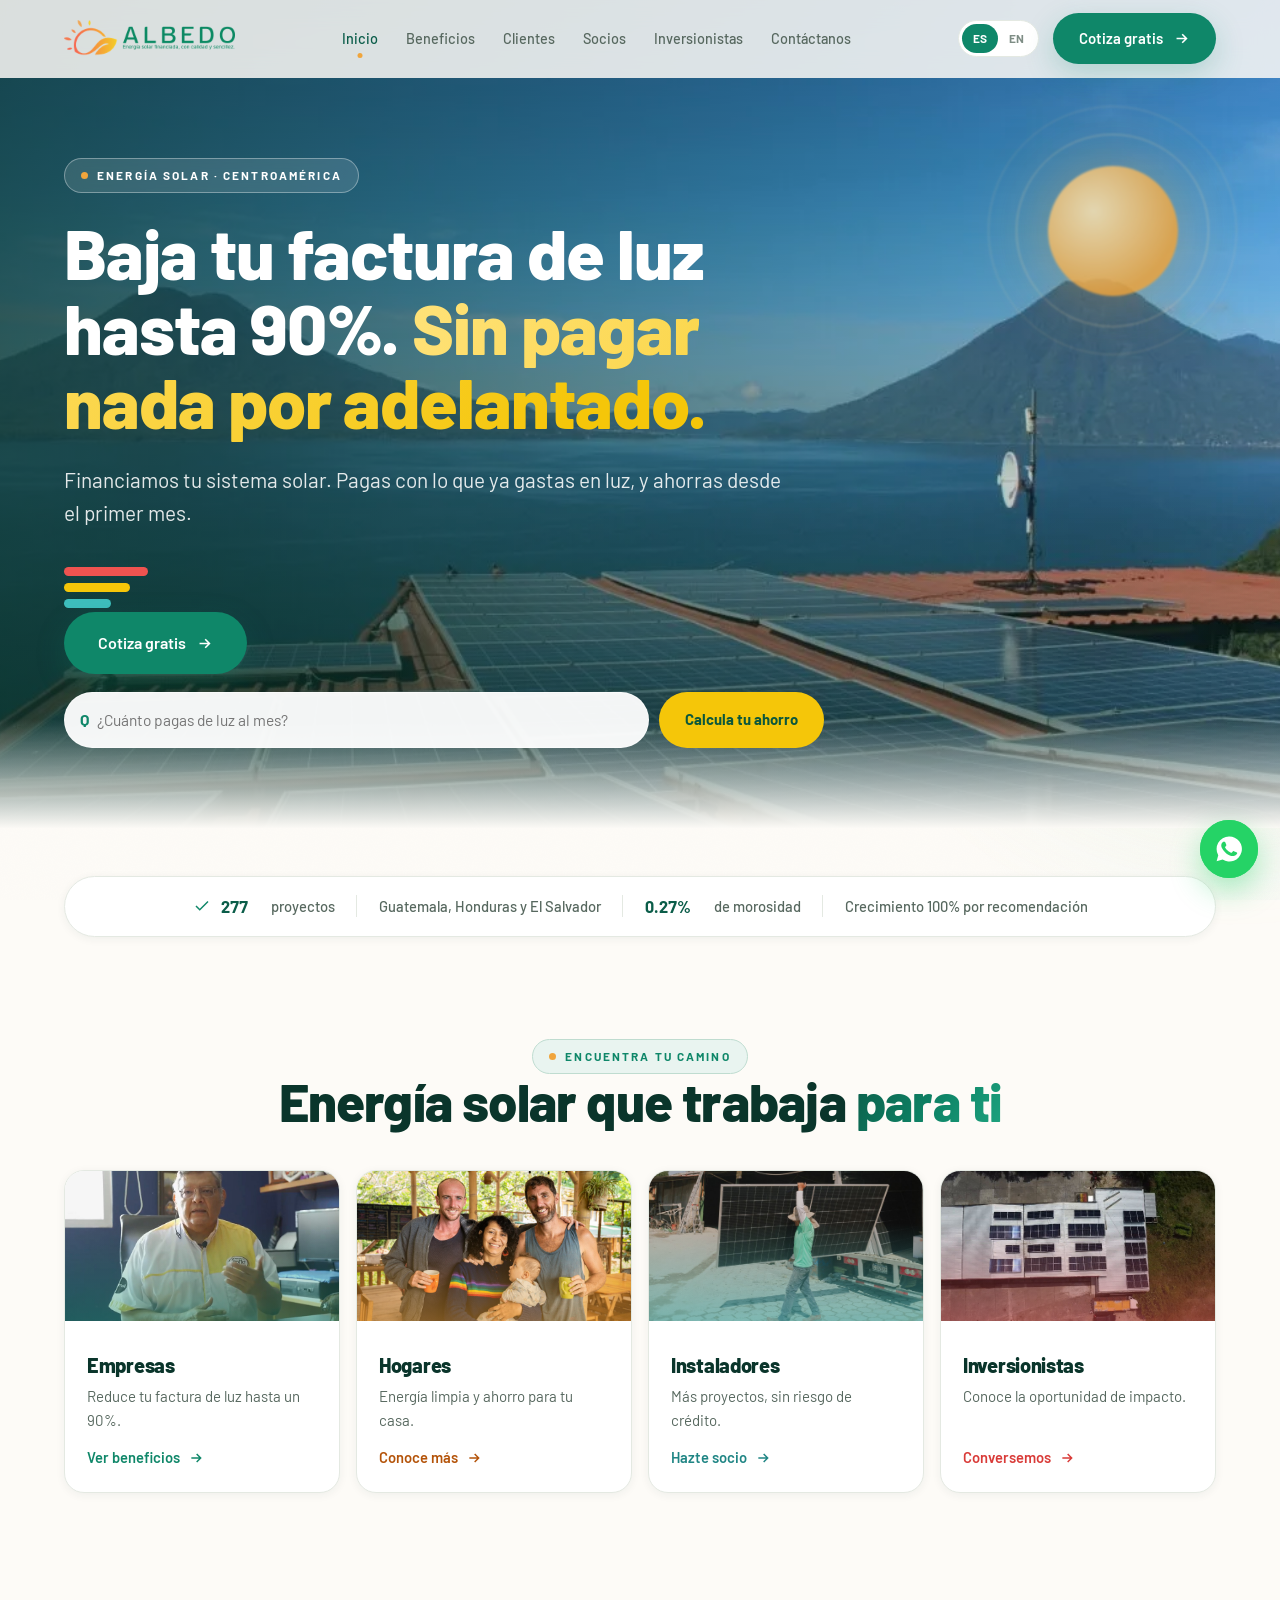
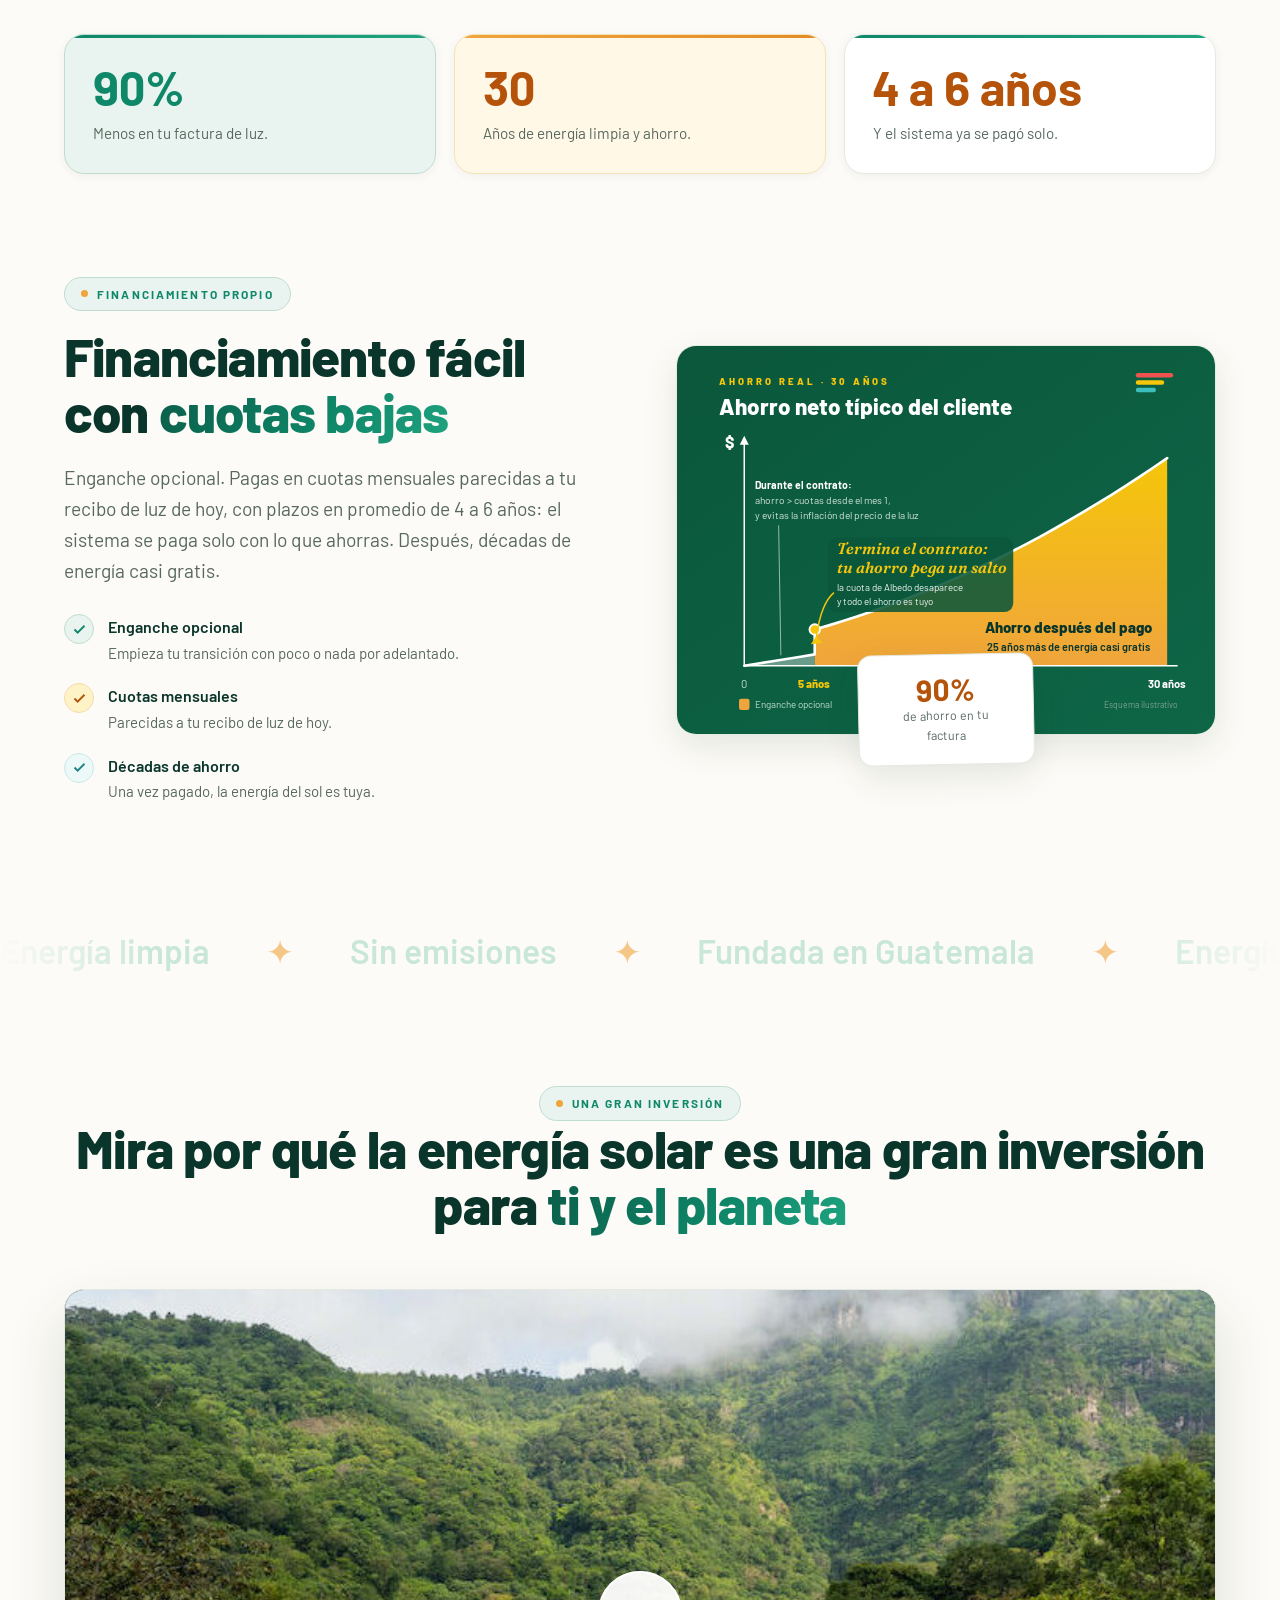
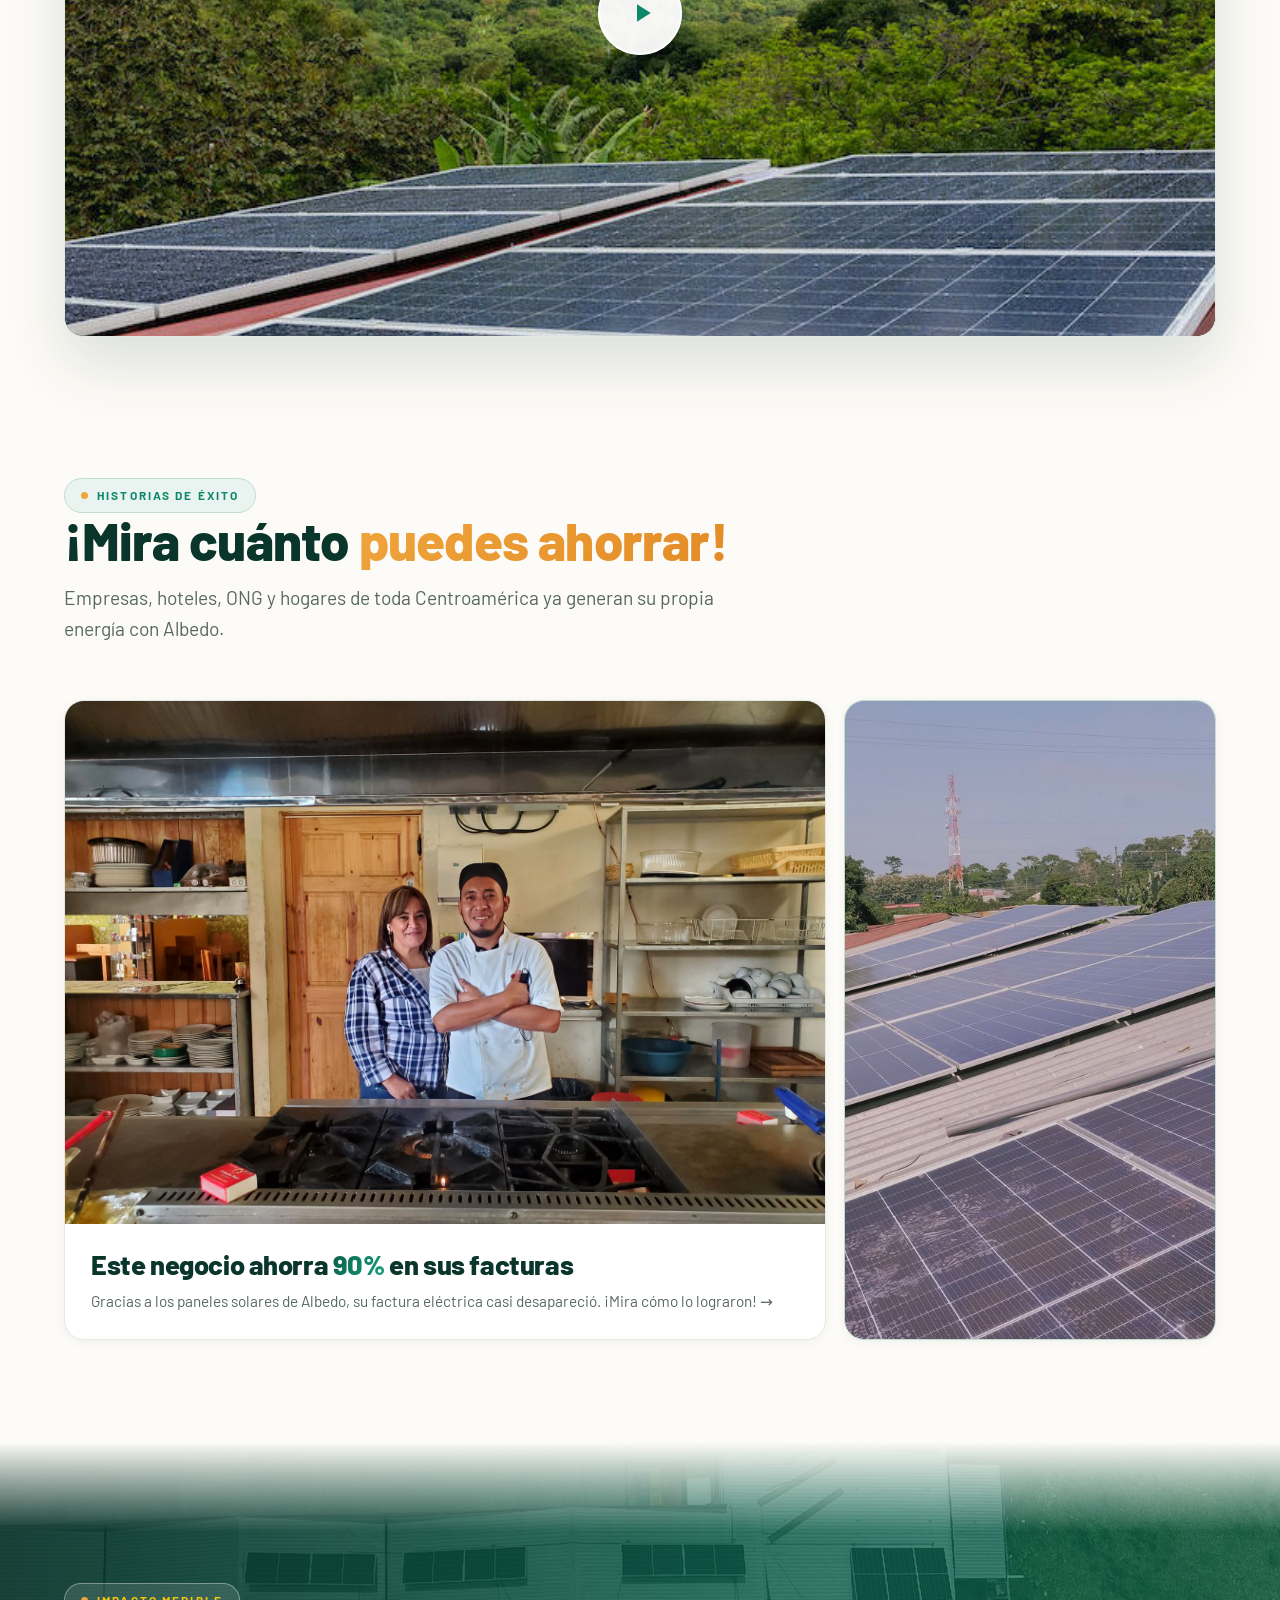
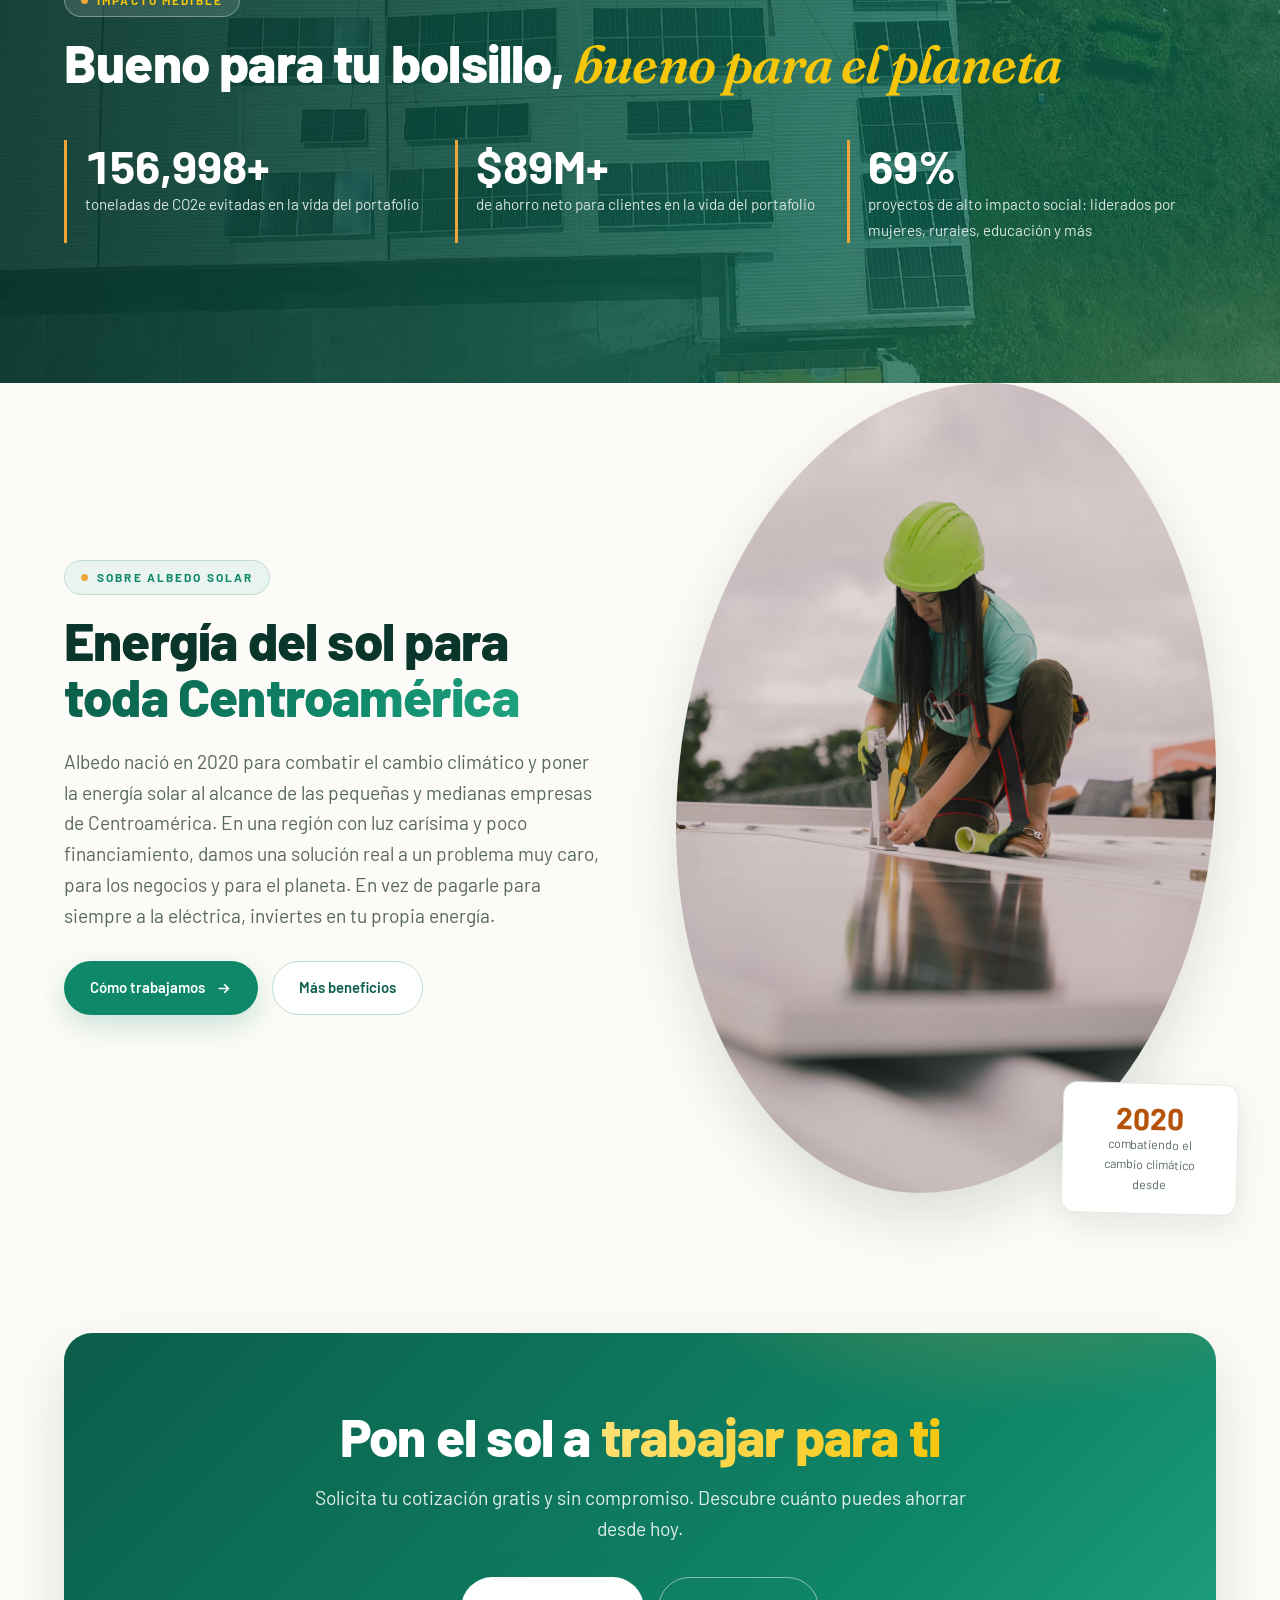
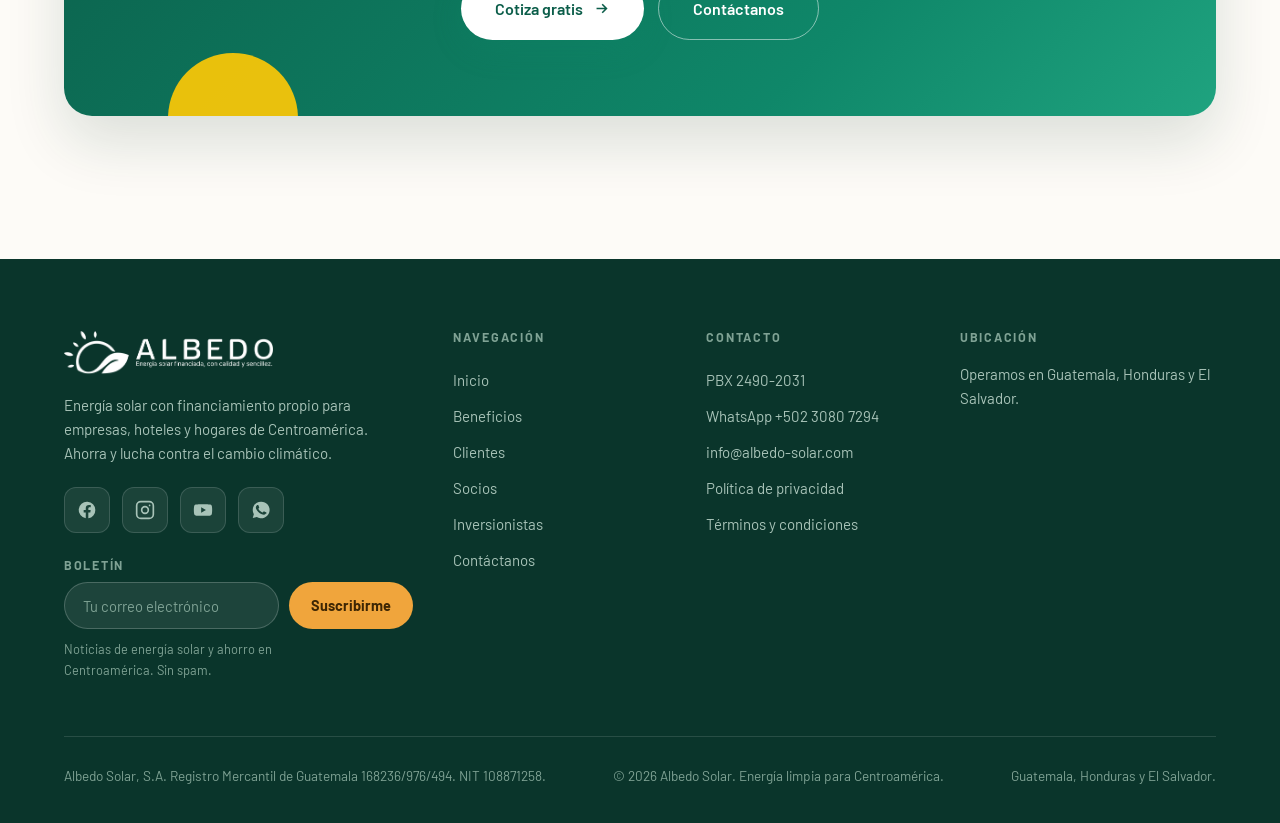
==== commit 80af559a: "Add files via upload" ====
--- a/index.html
+++ b/index.html
@@ -11,7 +11,7 @@
 <link rel="alternate" hreflang="es" href="https://albedo-solar.com/index.html" />
 <link rel="alternate" hreflang="en" href="https://albedo-solar.com/index.html?lang=en" />
 <link rel="alternate" hreflang="x-default" href="https://albedo-solar.com/index.html" />
-<link rel="stylesheet" href="assets/css/styles.css?v=8" />
+<link rel="stylesheet" href="assets/css/styles.css?v=9" />
 </head>
 <body>
 
@@ -38,7 +38,7 @@
         <button data-lang="es" class="on">ES</button>
         <button data-lang="en">EN</button>
       </div>
-      <a href="contacto.html" class="btn btn--primary nav-cta" data-en="Get a free quote">Cotiza gratis
+      <a href="contacto.html" class="btn btn--primary nav-cta" data-en="Get a Free Quote">Cotiza gratis
         <svg viewBox="0 0 24 24" fill="none" stroke="currentColor" stroke-width="2.2"><path d="M5 12h14M13 6l6 6-6 6"/></svg>
       </a>
       <button class="burger" aria-label="Menú"><span></span><span></span><span></span></button>
@@ -52,7 +52,7 @@
   <a href="socios.html" data-en="Installers">Socios</a>
   <a href="inversionistas.html" data-en="Investors">Inversionistas</a>
   <a href="contacto.html" data-en="Contact">Contáctanos</a>
-  <a href="contacto.html" class="btn btn--primary" data-en="Get a free quote">Cotiza gratis</a>
+  <a href="contacto.html" class="btn btn--primary" data-en="Get a Free Quote">Cotiza gratis</a>
 </div>
 
 <!-- ============ HERO ============ -->
@@ -63,17 +63,17 @@
   <div class="sun-orb"></div>
   <div class="wrap">
     <div class="hero-inner">
-      <span class="eyebrow" data-reveal data-en="Solar energy · Central America">Energía solar · Centroamérica</span>
-      <h1 data-reveal data-delay="1" data-en="Cut your power bill by up to 90%. &lt;span class=&quot;gradient-text&quot;&gt;Nothing to pay upfront.&lt;/span&gt;" style="margin:22px 0 24px">Baja tu factura de luz hasta 90%. <span class="gradient-text">Sin pagar nada por adelantado.</span></h1>
+      <span class="eyebrow" data-reveal data-en="Solar Energy · Central America">Energía solar · Centroamérica</span>
+      <h1 data-reveal data-delay="1" data-en="Cut Your Power Bill by Up to 90%. &Lt;span Class=&quot;gradient-text&quot;&gt;Nothing to Pay Upfront.&lt;/span&gt;" style="margin:22px 0 24px">Baja tu factura de luz hasta 90%. <span class="gradient-text">Sin pagar nada por adelantado.</span></h1>
       <p class="lead" data-reveal data-delay="2" data-en="We finance your solar system. You pay with what you already spend on power, and you save from month one.">Financiamos tu sistema solar. Pagas con lo que ya gastas en luz, y ahorras desde el primer mes.</p>
       <div class="tricolor" data-reveal data-delay="2" aria-hidden="true"><i></i><i></i><i></i></div>
       <div class="hero-actions" data-reveal data-delay="3">
-        <a href="contacto.html" class="btn btn--primary btn--lg" data-en="Get a free quote">Cotiza gratis
+        <a href="contacto.html" class="btn btn--primary btn--lg" data-en="Get a Free Quote">Cotiza gratis
           <svg viewBox="0 0 24 24" fill="none" stroke="currentColor" stroke-width="2.2"><path d="M5 12h14M13 6l6 6-6 6"/></svg>
         </a>
         <form id="hero-calc" data-target="beneficios.html" class="hero-calc" novalidate>
           <div class="est-prefixed"><input type="number" min="1" inputmode="numeric" placeholder="¿Cuánto pagas de luz al mes?" data-en-ph="What do you pay for power monthly?" aria-label="Factura mensual de luz" data-en-aria="Monthly power bill" required /></div>
-          <button type="submit" class="btn btn--solar" data-en="See your savings">Calcula tu ahorro</button>
+          <button type="submit" class="btn btn--solar" data-en="See Your Savings">Calcula tu ahorro</button>
         </form>
       </div>
     </div>
@@ -85,10 +85,10 @@
   <div class="wrap">
     <div class="trust-strip" data-reveal>
       <!-- Live tracker: swap data-count for the live project figure; 277 installed as of Jun 30 2026 -->
-      <span class="ts"><svg viewBox="0 0 24 24" fill="none" stroke="currentColor" stroke-width="2"><path d="M20 6 9 17l-5-5"/></svg><b><span data-count="277" data-stat="projects">277</span></b>&nbsp;<span data-en="projects">proyectos</span></span>
+      <span class="ts"><svg viewBox="0 0 24 24" fill="none" stroke="currentColor" stroke-width="2"><path d="M20 6 9 17l-5-5"/></svg><b><span data-count="277" data-stat="projects">277</span></b>&nbsp;<span data-en="Projects">proyectos</span></span>
       <span class="ts" data-en="Guatemala, Honduras and El Salvador">Guatemala, Honduras y El Salvador</span>
-      <span class="ts"><b data-stat="delinquency">0.27%</b>&nbsp;<span data-en="delinquency">de morosidad</span></span>
-      <span class="ts" data-en="Grown 100% by word of mouth">Crecimiento 100% por recomendación</span>
+      <span class="ts"><b data-stat="delinquency">0.27%</b>&nbsp;<span data-en="Delinquency">de morosidad</span></span>
+      <span class="ts" data-en="Grown 100% by Word of Mouth">Crecimiento 100% por recomendación</span>
     </div>
   </div>
 </section>
@@ -97,8 +97,8 @@
 <section class="section-pad" style="padding-bottom:clamp(20px,3vw,40px)">
   <div class="wrap">
     <div class="sec-head center" style="margin-bottom:40px">
-      <span class="eyebrow" data-reveal data-en="Find your path">Encuentra tu camino</span>
-      <h2 data-reveal data-delay="1" data-en="Solar that works for you">Energía solar que trabaja <span class="gradient-text">para ti</span></h2>
+      <span class="eyebrow" data-reveal data-en="Find Your Path">Encuentra tu camino</span>
+      <h2 data-reveal data-delay="1" data-en="Solar That Works for You">Energía solar que trabaja <span class="gradient-text">para ti</span></h2>
     </div>
     <div class="audiences">
       <div class="aud c-green" data-reveal>
@@ -106,7 +106,7 @@
         <div class="aud-body">
           <h3 data-en="Businesses">Empresas</h3>
           <p data-en="Cut your electricity bill by up to 90%.">Reduce tu factura de luz hasta un 90%.</p>
-          <a class="aud-link" href="beneficios.html" data-en="See benefits">Ver beneficios <svg viewBox="0 0 24 24" fill="none" stroke="currentColor" stroke-width="2.2"><path d="M5 12h14M13 6l6 6-6 6"/></svg></a>
+          <a class="aud-link" href="beneficios.html" data-en="See Benefits">Ver beneficios <svg viewBox="0 0 24 24" fill="none" stroke="currentColor" stroke-width="2.2"><path d="M5 12h14M13 6l6 6-6 6"/></svg></a>
         </div>
       </div>
       <div class="aud c-amber" data-reveal data-delay="1">
@@ -114,7 +114,7 @@
         <div class="aud-body">
           <h3 data-en="Homes">Hogares</h3>
           <p data-en="Clean energy and savings for your home.">Energía limpia y ahorro para tu casa.</p>
-          <a class="aud-link" href="clientes.html" data-en="Learn more">Conoce más <svg viewBox="0 0 24 24" fill="none" stroke="currentColor" stroke-width="2.2"><path d="M5 12h14M13 6l6 6-6 6"/></svg></a>
+          <a class="aud-link" href="clientes.html" data-en="Learn More">Conoce más <svg viewBox="0 0 24 24" fill="none" stroke="currentColor" stroke-width="2.2"><path d="M5 12h14M13 6l6 6-6 6"/></svg></a>
         </div>
       </div>
       <div class="aud c-teal" data-reveal data-delay="2">
@@ -122,7 +122,7 @@
         <div class="aud-body">
           <h3 data-en="Installers">Instaladores</h3>
           <p data-en="More projects, zero credit risk.">Más proyectos, sin riesgo de crédito.</p>
-          <a class="aud-link" href="socios.html" data-en="Become a partner">Hazte socio <svg viewBox="0 0 24 24" fill="none" stroke="currentColor" stroke-width="2.2"><path d="M5 12h14M13 6l6 6-6 6"/></svg></a>
+          <a class="aud-link" href="socios.html" data-en="Become a Partner">Hazte socio <svg viewBox="0 0 24 24" fill="none" stroke="currentColor" stroke-width="2.2"><path d="M5 12h14M13 6l6 6-6 6"/></svg></a>
         </div>
       </div>
       <div class="aud c-coral" data-reveal data-delay="3">
@@ -130,7 +130,7 @@
         <div class="aud-body">
           <h3 data-en="Investors">Inversionistas</h3>
           <p data-en="Explore the impact opportunity.">Conoce la oportunidad de impacto.</p>
-          <a class="aud-link" href="inversionistas.html" data-en="Let’s talk">Conversemos <svg viewBox="0 0 24 24" fill="none" stroke="currentColor" stroke-width="2.2"><path d="M5 12h14M13 6l6 6-6 6"/></svg></a>
+          <a class="aud-link" href="inversionistas.html" data-en="Let’s Talk">Conversemos <svg viewBox="0 0 24 24" fill="none" stroke="currentColor" stroke-width="2.2"><path d="M5 12h14M13 6l6 6-6 6"/></svg></a>
         </div>
       </div>
     </div>
@@ -146,12 +146,12 @@
         <p class="label" data-en="Off your electricity bill.">Menos en tu factura de luz.</p>
       </div>
       <div class="stat" data-reveal data-delay="1">
-        <div class="num" data-en="25+">+25</div>
-        <p class="label" data-en="Years of clean energy and savings.">Años de energía limpia y ahorro.</p>
+        <div class="num" data-en="30">30</div>
+        <p class="label" data-en="Years of Clean Energy and Savings.">Años de energía limpia y ahorro.</p>
       </div>
       <div class="stat" data-reveal data-delay="2">
-        <div class="num solar" data-en="3 to 4 years">3 a 4 años</div>
-        <p class="label" data-en="And the system has paid for itself.">Y el sistema ya se pagó solo.</p>
+        <div class="num solar" data-en="4 to 6 Years">4 a 6 años</div>
+        <p class="label" data-en="And the System Has Paid for Itself.">Y el sistema ya se pagó solo.</p>
       </div>
     </div>
   </div>
@@ -162,13 +162,13 @@
   <div class="wrap">
     <div class="split">
       <div class="split-content">
-        <span class="eyebrow" data-reveal data-en="Built-in financing">Financiamiento propio</span>
-        <h2 data-reveal data-delay="1" data-en="Easy financing with low monthly payments" style="margin:18px 0 22px">Financiamiento fácil con <span class="gradient-text">cuotas bajas</span></h2>
+        <span class="eyebrow" data-reveal data-en="Built-in Financing">Financiamiento propio</span>
+        <h2 data-reveal data-delay="1" data-en="Easy Financing with Low Monthly Payments" style="margin:18px 0 22px">Financiamiento fácil con <span class="gradient-text">cuotas bajas</span></h2>
         <p class="lead" data-reveal data-delay="2" data-en="Optional downpayment. You pay monthly, in installments close to today’s power bill, over terms averaging 4 to 6 years: the system pays for itself with what you save. Then decades of near-free energy.">Enganche opcional. Pagas en cuotas mensuales parecidas a tu recibo de luz de hoy, con plazos en promedio de 4 a 6 años: el sistema se paga solo con lo que ahorras. Después, décadas de energía casi gratis.</p>
         <ul class="feature-list">
-          <li data-reveal data-delay="2"><span class="tick"><svg viewBox="0 0 24 24" fill="none" stroke="currentColor" stroke-width="3"><path d="M20 6 9 17l-5-5"/></svg></span><div><strong data-en="Optional downpayment">Enganche opcional</strong><span data-en="Start your switch with little or nothing upfront.">Empieza tu transición con poco o nada por adelantado.</span></div></li>
-          <li data-reveal data-delay="3"><span class="tick"><svg viewBox="0 0 24 24" fill="none" stroke="currentColor" stroke-width="3"><path d="M20 6 9 17l-5-5"/></svg></span><div><strong data-en="Monthly installments">Cuotas mensuales</strong><span data-en="Close to today’s power bill.">Parecidas a tu recibo de luz de hoy.</span></div></li>
-          <li data-reveal data-delay="4"><span class="tick"><svg viewBox="0 0 24 24" fill="none" stroke="currentColor" stroke-width="3"><path d="M20 6 9 17l-5-5"/></svg></span><div><strong data-en="Decades of savings">Décadas de ahorro</strong><span data-en="Once it’s paid off, the sun’s energy is yours.">Una vez pagado, la energía del sol es tuya.</span></div></li>
+          <li data-reveal data-delay="2"><span class="tick"><svg viewBox="0 0 24 24" fill="none" stroke="currentColor" stroke-width="3"><path d="M20 6 9 17l-5-5"/></svg></span><div><strong data-en="Optional Downpayment">Enganche opcional</strong><span data-en="Start Your Switch with Little or Nothing Upfront.">Empieza tu transición con poco o nada por adelantado.</span></div></li>
+          <li data-reveal data-delay="3"><span class="tick"><svg viewBox="0 0 24 24" fill="none" stroke="currentColor" stroke-width="3"><path d="M20 6 9 17l-5-5"/></svg></span><div><strong data-en="Monthly Installments">Cuotas mensuales</strong><span data-en="Close to Today’s Power Bill.">Parecidas a tu recibo de luz de hoy.</span></div></li>
+          <li data-reveal data-delay="4"><span class="tick"><svg viewBox="0 0 24 24" fill="none" stroke="currentColor" stroke-width="3"><path d="M20 6 9 17l-5-5"/></svg></span><div><strong data-en="Decades of Savings">Décadas de ahorro</strong><span data-en="Once It’s Paid Off, the Sun’s Energy Is Yours.">Una vez pagado, la energía del sol es tuya.</span></div></li>
         </ul>
       </div>
       <div class="split-media" data-reveal data-delay="2">
@@ -187,7 +187,7 @@
   <g transform="translate(614,36)">
     <rect width="50" height="6" rx="3" fill="#EF5350"/><rect y="10" width="38" height="6" rx="3" fill="#F5C609"/><rect y="20" width="27" height="6" rx="3" fill="#3EBEBD"/>
   </g>
-  <text x="56" y="92" font-family="Barlow, sans-serif" font-size="30" font-weight="800" fill="#FFFFFF" data-en="Typical client net savings">Ahorro neto típico del cliente</text>
+  <text x="56" y="92" font-family="Barlow, sans-serif" font-size="30" font-weight="800" fill="#FFFFFF" data-en="Typical Client Net Savings">Ahorro neto típico del cliente</text>
 
   <path d="M 90 428 90.0 428.0 L 108.9 424.9 L 127.7 421.9 L 146.6 418.8 L 165.5 415.8 L 184.3 412.7 L 184.3 428 Z" fill="#FFFFFF" opacity="0.38"/>
   <path d="M 184.3 428 L 184.3 379.4 L 203.2 373.9 L 222.1 368.2 L 240.9 362.1 L 259.8 355.7 L 278.7 349.0 L 297.5 342.1 L 316.4 334.7 L 335.3 327.1 L 354.1 319.2 L 373.0 311.0 L 391.9 302.4 L 410.7 293.5 L 429.6 284.4 L 448.5 274.9 L 467.3 265.1 L 486.2 255.0 L 505.1 244.6 L 523.9 233.8 L 542.8 222.8 L 561.7 211.4 L 580.5 199.8 L 599.4 187.8 L 618.3 175.5 L 637.1 162.9 L 656.0 150.0 L 656 428 Z" fill="url(#abGold)"/>
@@ -204,6 +204,7 @@
   <text x="104" y="231" font-family="Barlow, sans-serif" font-size="13.5" fill="#D7E6DF" data-en="and you avoid electricity price inflation">y evitas la inflación del precio de la luz</text>
   <line x1="136" y1="240" x2="139" y2="414" stroke="#D7E6DF" stroke-width="1.2" opacity="0.75"/>
 
+  <rect id="annBack" x="202" y="256" width="248" height="100" rx="12" fill="#0B573C" opacity="0.88"/>
   <text x="214" y="278" font-family="Fraunces, Georgia, serif" font-size="21" font-weight="600" font-style="italic" fill="#F5C609" data-en="The contract ends:">Termina el contrato:</text>
   <text x="214" y="304" font-family="Fraunces, Georgia, serif" font-size="21" font-weight="600" font-style="italic" fill="#F5C609" data-en="your savings jump">tu ahorro pega un salto</text>
   <text x="214" y="328" font-family="Barlow, sans-serif" font-size="13" fill="#FFFFFF" opacity="0.95" data-en="Albedo payments stop; the whole">la cuota de Albedo desaparece</text>
@@ -211,7 +212,7 @@
   <path d="M 210 330 Q 192 345 186 393" fill="none" stroke="#F5C609" stroke-width="2"/>
   <path d="M 179 399 L 186 389 L 195 397 Z" fill="#F5C609"/>
 
-  <text x="524" y="384" text-anchor="middle" font-family="Barlow, sans-serif" font-size="20" font-weight="800" fill="#0A352B" data-en="Savings after repayment">Ahorro después del pago</text>
+  <text x="524" y="384" text-anchor="middle" font-family="Barlow, sans-serif" font-size="20" font-weight="800" fill="#0A352B" data-en="Savings After Repayment">Ahorro después del pago</text>
   <text x="524" y="408" text-anchor="middle" font-family="Barlow, sans-serif" font-size="14.5" font-weight="600" fill="#0A352B" data-en="25 more years of near-free energy">25 años más de energía casi gratis</text>
 
   <text x="90" y="458" text-anchor="middle" font-family="Barlow, sans-serif" font-size="15" fill="#BFDCD0">0</text>
@@ -223,7 +224,7 @@
 </svg></div>
         <div class="glow-chip" style="left:50%;right:auto;bottom:-30px;transform:translateX(-50%) rotate(-1.2deg)">
           <div class="big">90%</div>
-          <div class="sm" data-en="off your bill">de ahorro en tu factura</div>
+          <div class="sm" data-en="Off Your Bill">de ahorro en tu factura</div>
         </div>
       </div>
     </div>
@@ -233,8 +234,8 @@
 <!-- ============ MARQUEE ============ -->
 <section style="padding:18px 0 6px">
   <div class="marquee"><div class="marquee-track">
-    <span data-en="Clean energy">Energía limpia</span><span data-en="No emissions">Sin emisiones</span><span data-en="Founded in Guatemala">Fundada en Guatemala</span><span data-en="Energy for Central America">Energía para Centroamérica</span><span data-en="Real savings">Ahorro real</span>
-    <span data-en="Clean energy">Energía limpia</span><span data-en="No emissions">Sin emisiones</span><span data-en="Founded in Guatemala">Fundada en Guatemala</span><span data-en="Energy for Central America">Energía para Centroamérica</span><span data-en="Real savings">Ahorro real</span>
+    <span data-en="Clean Energy">Energía limpia</span><span data-en="No Emissions">Sin emisiones</span><span data-en="Founded in Guatemala">Fundada en Guatemala</span><span data-en="Energy for Central America">Energía para Centroamérica</span><span data-en="Real Savings">Ahorro real</span>
+    <span data-en="Clean Energy">Energía limpia</span><span data-en="No Emissions">Sin emisiones</span><span data-en="Founded in Guatemala">Fundada en Guatemala</span><span data-en="Energy for Central America">Energía para Centroamérica</span><span data-en="Real Savings">Ahorro real</span>
   </div></div>
 </section>
 
@@ -242,8 +243,8 @@
 <section class="section-pad">
   <div class="wrap">
     <div class="sec-head center">
-      <span class="eyebrow" data-reveal data-en="A great investment">Una gran inversión</span>
-      <h2 data-reveal data-delay="1" data-en="See why solar is a great investment for you and the planet">Mira por qué la energía solar es una gran inversión<br>para <span class="gradient-text">ti y el planeta</span></h2>
+      <span class="eyebrow" data-reveal data-en="A Great Investment">Una gran inversión</span>
+      <h2 data-reveal data-delay="1" data-en="See Why Solar Is a Great Investment for You and the Planet">Mira por qué la energía solar es una gran inversión<br>para <span class="gradient-text">ti y el planeta</span></h2>
     </div>
     <div class="video-wrap" data-reveal data-delay="2" data-video="UJ7gDQhjEqg">
       <img class="poster" src="assets/images/solar-with-trees.jpg" alt="Paneles solares entre montañas de Centroamérica" data-en-alt="Solar panels among the mountains of Central America" />
@@ -258,15 +259,15 @@
 <section class="section-pad" style="padding-top:clamp(20px,3vw,40px)">
   <div class="wrap">
     <div class="sec-head">
-      <span class="eyebrow" data-reveal data-en="Success stories">Historias de éxito</span>
-      <h2 data-reveal data-delay="1" data-en="See how much you can save!">¡Mira cuánto <span class="solar-text">puedes ahorrar!</span></h2>
+      <span class="eyebrow" data-reveal data-en="Success Stories">Historias de éxito</span>
+      <h2 data-reveal data-delay="1" data-en="See How Much You Can Save!">¡Mira cuánto <span class="solar-text">puedes ahorrar!</span></h2>
       <p class="lead" data-reveal data-delay="2" data-en="Businesses, hotels, NGOs and homes across Central America already make their own energy with Albedo.">Empresas, hoteles, ONG y hogares de toda Centroamérica ya generan su propia energía con Albedo.</p>
     </div>
     <div class="bento">
       <a href="clientes.html" class="card col-4" data-reveal>
         <div class="card-media"><img src="assets/images/customer-restaurant.jpg" alt="Dueña de un restaurante que ahorra con Albedo Solar" data-en-alt="Restaurant owner saving with Albedo Solar" /></div>
         <div class="card-body">
-          <h3 data-en="This business saves 90% on its bills">Este negocio ahorra <span class="gradient-text">90%</span> en sus facturas</h3>
+          <h3 data-en="This Business Saves 90% on Its Bills">Este negocio ahorra <span class="gradient-text">90%</span> en sus facturas</h3>
           <p data-en="Thanks to Albedo solar panels, its power bill all but vanished. See how they did it →">Gracias a los paneles solares de Albedo, su factura eléctrica casi desapareció. ¡Mira cómo lo lograron! →</p>
         </div>
       </a>
@@ -286,12 +287,12 @@
 <section class="photo-band" style="background-image:url('assets/images/aerial-roof.jpg')">
   <div class="wrap">
     <div class="pb-inner">
-      <span class="eyebrow" data-reveal data-en="Measured impact">Impacto medible</span>
-      <h2 data-reveal data-delay="1" data-en="Good for your pocket, &lt;em&gt;good for the planet&lt;/em&gt;">Bueno para tu bolsillo, <em>bueno para el planeta</em></h2>
+      <span class="eyebrow" data-reveal data-en="Measured Impact">Impacto medible</span>
+      <h2 data-reveal data-delay="1" data-en="Good for Your Pocket, &lt;em&gt;Good for the Planet&lt;/em&gt;">Bueno para tu bolsillo, <em>bueno para el planeta</em></h2>
       <div class="pb-stats">
-        <div class="pb-stat" data-reveal><b data-count="157000" data-suffix="+" data-stat="co2Tons">157,000+</b><span data-en="tons of CO2e avoided over the portfolio’s life">toneladas de CO2e evitadas en la vida del portafolio</span></div>
-        <div class="pb-stat" data-reveal data-delay="1"><b data-prefix="$" data-count="89" data-suffix="M+" data-stat="clientSavingsM">$89M+</b><span data-en="in net client savings over the portfolio’s life">de ahorro neto para clientes en la vida del portafolio</span></div>
-        <div class="pb-stat" data-reveal data-delay="2"><b data-count="69" data-suffix="%" data-stat="impactClients">69%</b><span data-en="high social-impact projects: women-led, rural, education and more">proyectos de alto impacto social: liderados por mujeres, rurales, educación y más</span></div>
+        <div class="pb-stat" data-reveal><b data-count="157000" data-suffix="+" data-stat="co2Tons">157,000+</b><span data-en="Tons of CO2e Avoided Over the Portfolio’s Life">toneladas de CO2e evitadas en la vida del portafolio</span></div>
+        <div class="pb-stat" data-reveal data-delay="1"><b data-prefix="$" data-count="89" data-suffix="M+" data-stat="clientSavingsM">$89M+</b><span data-en="In Net Client Savings Over the Portfolio’s Life">de ahorro neto para clientes en la vida del portafolio</span></div>
+        <div class="pb-stat" data-reveal data-delay="2"><b data-count="69" data-suffix="%" data-stat="impactClients">69%</b><span data-en="High Social-impact Projects: Women-led, Rural, Education and More">proyectos de alto impacto social: liderados por mujeres, rurales, educación y más</span></div>
       </div>
     </div>
   </div>
@@ -305,18 +306,18 @@
         <div class="frame blob-frame"><img src="assets/images/install-woman.jpg" alt="Instaladora de la red Albedo trabajando en un panel solar" data-en-alt="Albedo network installer working on a solar panel" /></div>
         <div class="glow-chip" style="right:-22px;left:auto">
           <div class="big">2020</div>
-          <div class="sm" data-en="fighting climate change since">combatiendo el cambio climático desde</div>
+          <div class="sm" data-en="Fighting Climate Change Since">combatiendo el cambio climático desde</div>
         </div>
       </div>
       <div class="split-content">
         <span class="eyebrow" data-reveal data-en="About Albedo Solar">Sobre Albedo Solar</span>
-        <h2 data-reveal data-delay="1" data-en="Solar energy for all of Central America" style="margin:18px 0 22px">Energía del sol para <span class="gradient-text">toda Centroamérica</span></h2>
+        <h2 data-reveal data-delay="1" data-en="Solar Energy for All of Central America" style="margin:18px 0 22px">Energía del sol para <span class="gradient-text">toda Centroamérica</span></h2>
         <p class="lead" data-reveal data-delay="2" data-en="Albedo was founded in 2020 to fight climate change and put solar within reach of small and medium businesses across Central America. In a region with sky-high power costs and little financing, we offer a real fix to an expensive problem, for businesses and the planet. Instead of paying the utility forever, you invest in your own energy.">Albedo nació en 2020 para combatir el cambio climático y poner la energía solar al alcance de las pequeñas y medianas empresas de Centroamérica. En una región con luz carísima y poco financiamiento, damos una solución real a un problema muy caro, para los negocios y para el planeta. En vez de pagarle para siempre a la eléctrica, inviertes en tu propia energía.</p>
         <div class="hero-actions" style="margin-top:30px" data-reveal data-delay="3">
-          <a href="beneficios.html#proceso" class="btn btn--primary" data-en="How we work">Cómo trabajamos
+          <a href="beneficios.html#proceso" class="btn btn--primary" data-en="How We Work">Cómo trabajamos
             <svg viewBox="0 0 24 24" fill="none" stroke="currentColor" stroke-width="2.2"><path d="M5 12h14M13 6l6 6-6 6"/></svg>
           </a>
-          <a href="beneficios.html" class="btn btn--ghost" data-en="More benefits">Más beneficios</a>
+          <a href="beneficios.html" class="btn btn--ghost" data-en="More Benefits">Más beneficios</a>
         </div>
       </div>
     </div>
@@ -328,13 +329,13 @@
   <div class="wrap">
     <div class="cta-box" data-reveal>
       <span class="halfsun" aria-hidden="true"></span>
-      <h2 data-en="Put the sun to work for you">Pon el sol a <span class="solar-text">trabajar para ti</span></h2>
+      <h2 data-en="Put the Sun to Work for You">Pon el sol a <span class="solar-text">trabajar para ti</span></h2>
       <p class="lead" data-en="Get a free, no-obligation quote. See how much you can save starting today.">Solicita tu cotización gratis y sin compromiso. Descubre cuánto puedes ahorrar desde hoy.</p>
       <div class="hero-actions">
-        <a href="contacto.html" class="btn btn--primary btn--lg" data-en="Get a free quote">Cotiza gratis
+        <a href="contacto.html" class="btn btn--primary btn--lg" data-en="Get a Free Quote">Cotiza gratis
           <svg viewBox="0 0 24 24" fill="none" stroke="currentColor" stroke-width="2.2"><path d="M5 12h14M13 6l6 6-6 6"/></svg>
         </a>
-        <a href="contacto.html" class="btn btn--ghost btn--lg" data-en="Contact us">Contáctanos</a>
+        <a href="contacto.html" class="btn btn--ghost btn--lg" data-en="Contact Us">Contáctanos</a>
       </div>
     </div>
   </div>
@@ -378,7 +379,7 @@
         <a href="tel:+50224902031">PBX 2490-2031</a>
         <a href="https://wa.me/50230807294" target="_blank" rel="noopener">WhatsApp +502 3080 7294</a>
         <a href="mailto:info@albedo-solar.com">info@albedo-solar.com</a>
-        <a href="privacidad.html" data-en="Privacy policy">Política de privacidad</a>
+        <a href="privacidad.html" data-en="Privacy Policy">Política de privacidad</a>
         <a href="terminos.html" data-en="Terms">Términos y condiciones</a>
       </div>
       <div class="footer-col">
@@ -387,9 +388,9 @@
       </div>
     </div>
     <div class="footer-bottom">
-      <span data-en="Albedo Solar, S.A. Registro Mercantil de Guatemala 168236/976/494. NIT 108871258.">Albedo Solar, S.A. Registro Mercantil de Guatemala 168236/976/494. NIT 108871258.</span>
-
-      <span data-en="© 2026 Albedo Solar. Clean energy for Central America.">© <span data-year>2026</span> Albedo Solar. Energía limpia para Centroamérica.</span>
+      <span data-en="Albedo Solar, S.A. Registro Mercantil De Guatemala 168236/976/494. NIT 108871258.">Albedo Solar, S.A. Registro Mercantil de Guatemala 168236/976/494. NIT 108871258.</span>
+
+      <span data-en="© 2026 Albedo Solar. Clean Energy for Central America.">© <span data-year>2026</span> Albedo Solar. Energía limpia para Centroamérica.</span>
       <span data-en="Guatemala, Honduras and El Salvador.">Guatemala, Honduras y El Salvador.</span>
     </div>
   </div>
@@ -403,10 +404,10 @@
 <!-- sticky mobile CTA bar -->
 <div class="mobile-cta">
   <a class="btn btn--primary" href="https://wa.me/50230807294" target="_blank" rel="noopener" data-wa-es="Hola Albedo. Quiero una cotización gratis." data-wa-en="Hi Albedo. I'd like a free quote." data-en="WhatsApp">WhatsApp</a>
-  <a class="btn btn--ghost" href="beneficios.html#estimador" data-en="See your savings">Calcula tu ahorro</a>
+  <a class="btn btn--ghost" href="beneficios.html#estimador" data-en="See Your Savings">Calcula tu ahorro</a>
 </div>
 
-<script src="assets/js/config.js?v=8"></script>
-<script src="assets/js/main.js?v=8"></script>
+<script src="assets/js/config.js?v=9"></script>
+<script src="assets/js/main.js?v=9"></script>
 </body>
 </html>
--- a/assets/css/styles.css
+++ b/assets/css/styles.css
@@ -852,3 +852,11 @@
 .bc-foot span { color: var(--muted); font-size: 0.9rem; }
 .bc-after { border-color: var(--stroke-2); }
 @media (max-width: 780px) { .bill-compare { grid-template-columns: 1fr; } .bc-img { height: 260px; } }
+
+
+/* estimator currency toggle + benefit photo headers */
+.cur-tabs { display: flex; gap: 6px; align-items: flex-end; padding-bottom: 4px; }
+.cur-tabs button { padding: 12px 16px; border-radius: 100px; font-weight: 800; font-size: 0.85rem; background: var(--surface); border: 1.5px solid var(--stroke); color: var(--muted); transition: .25s; }
+.cur-tabs button.on { background: var(--green); border-color: var(--green); color: #fff; }
+.est-prefixed[data-cur="$"]::before { content: "$"; }
+.card-media--short { aspect-ratio: auto; height: 158px; }
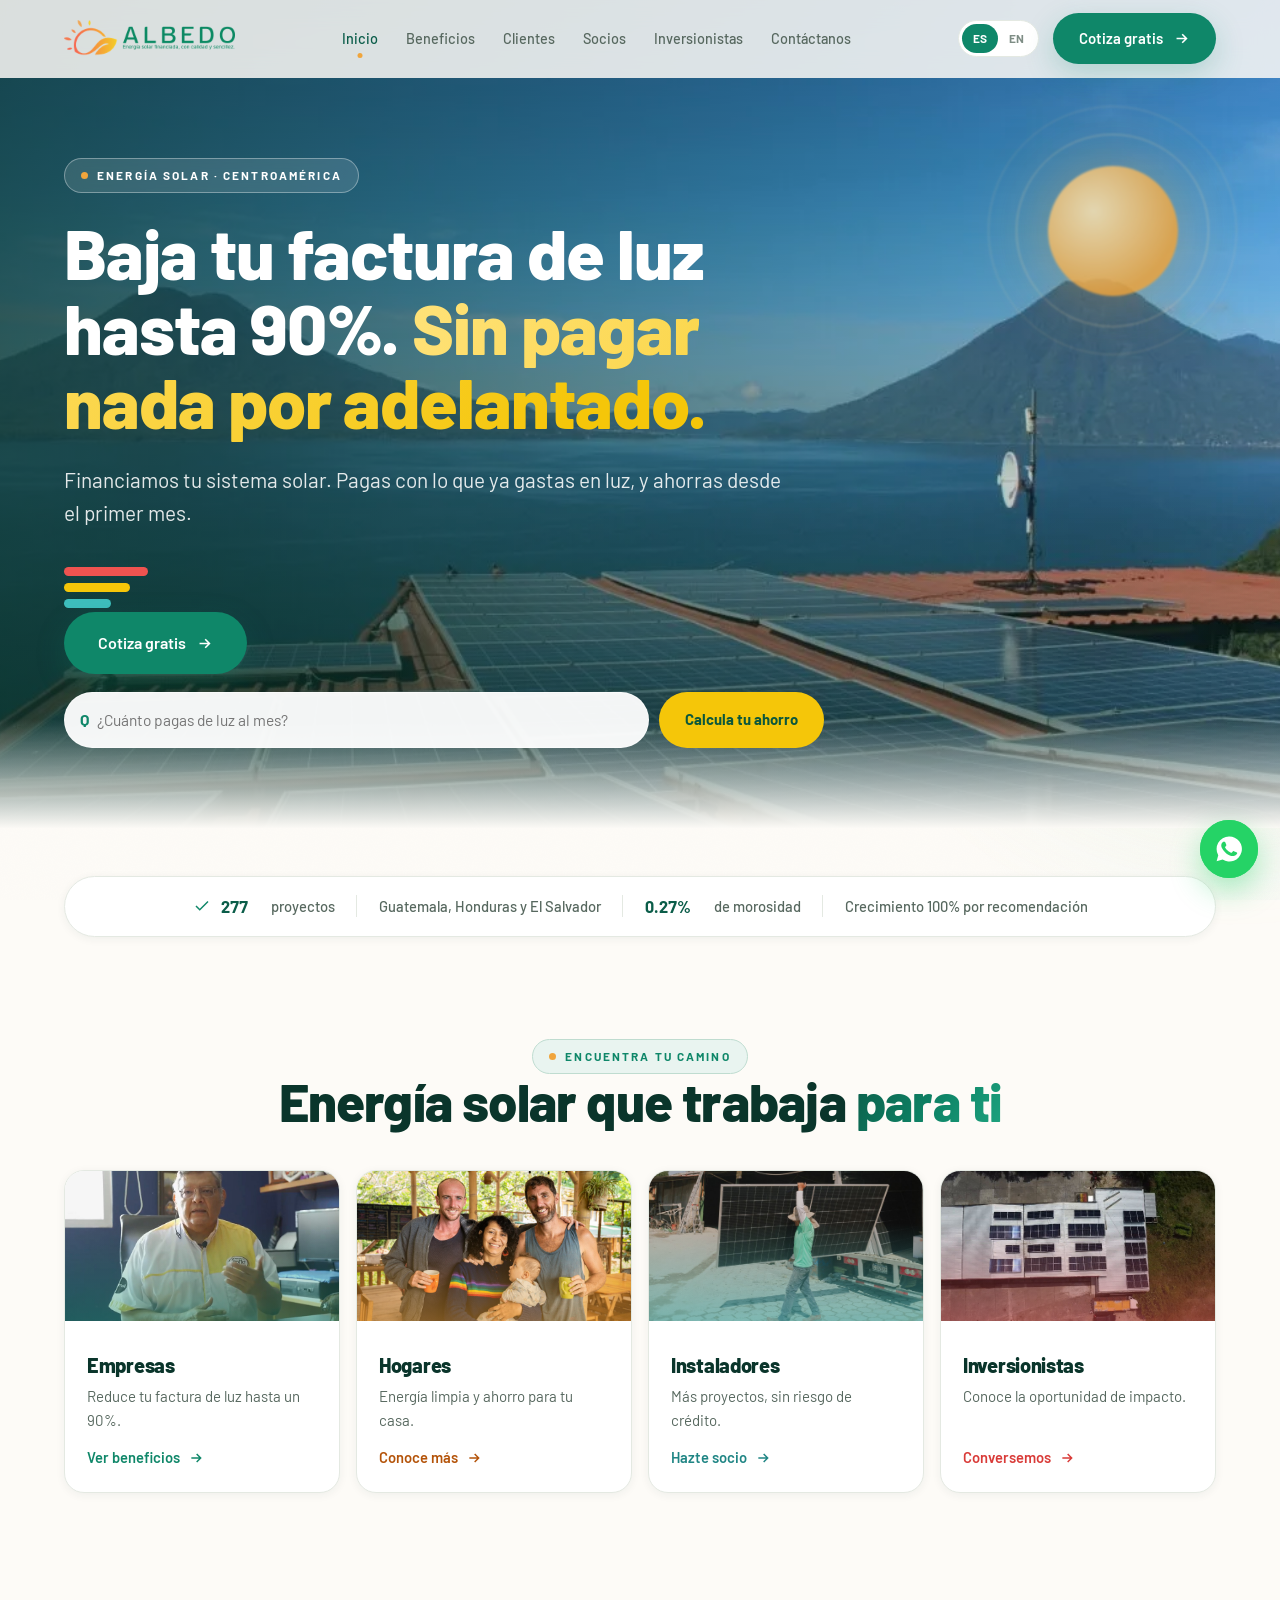
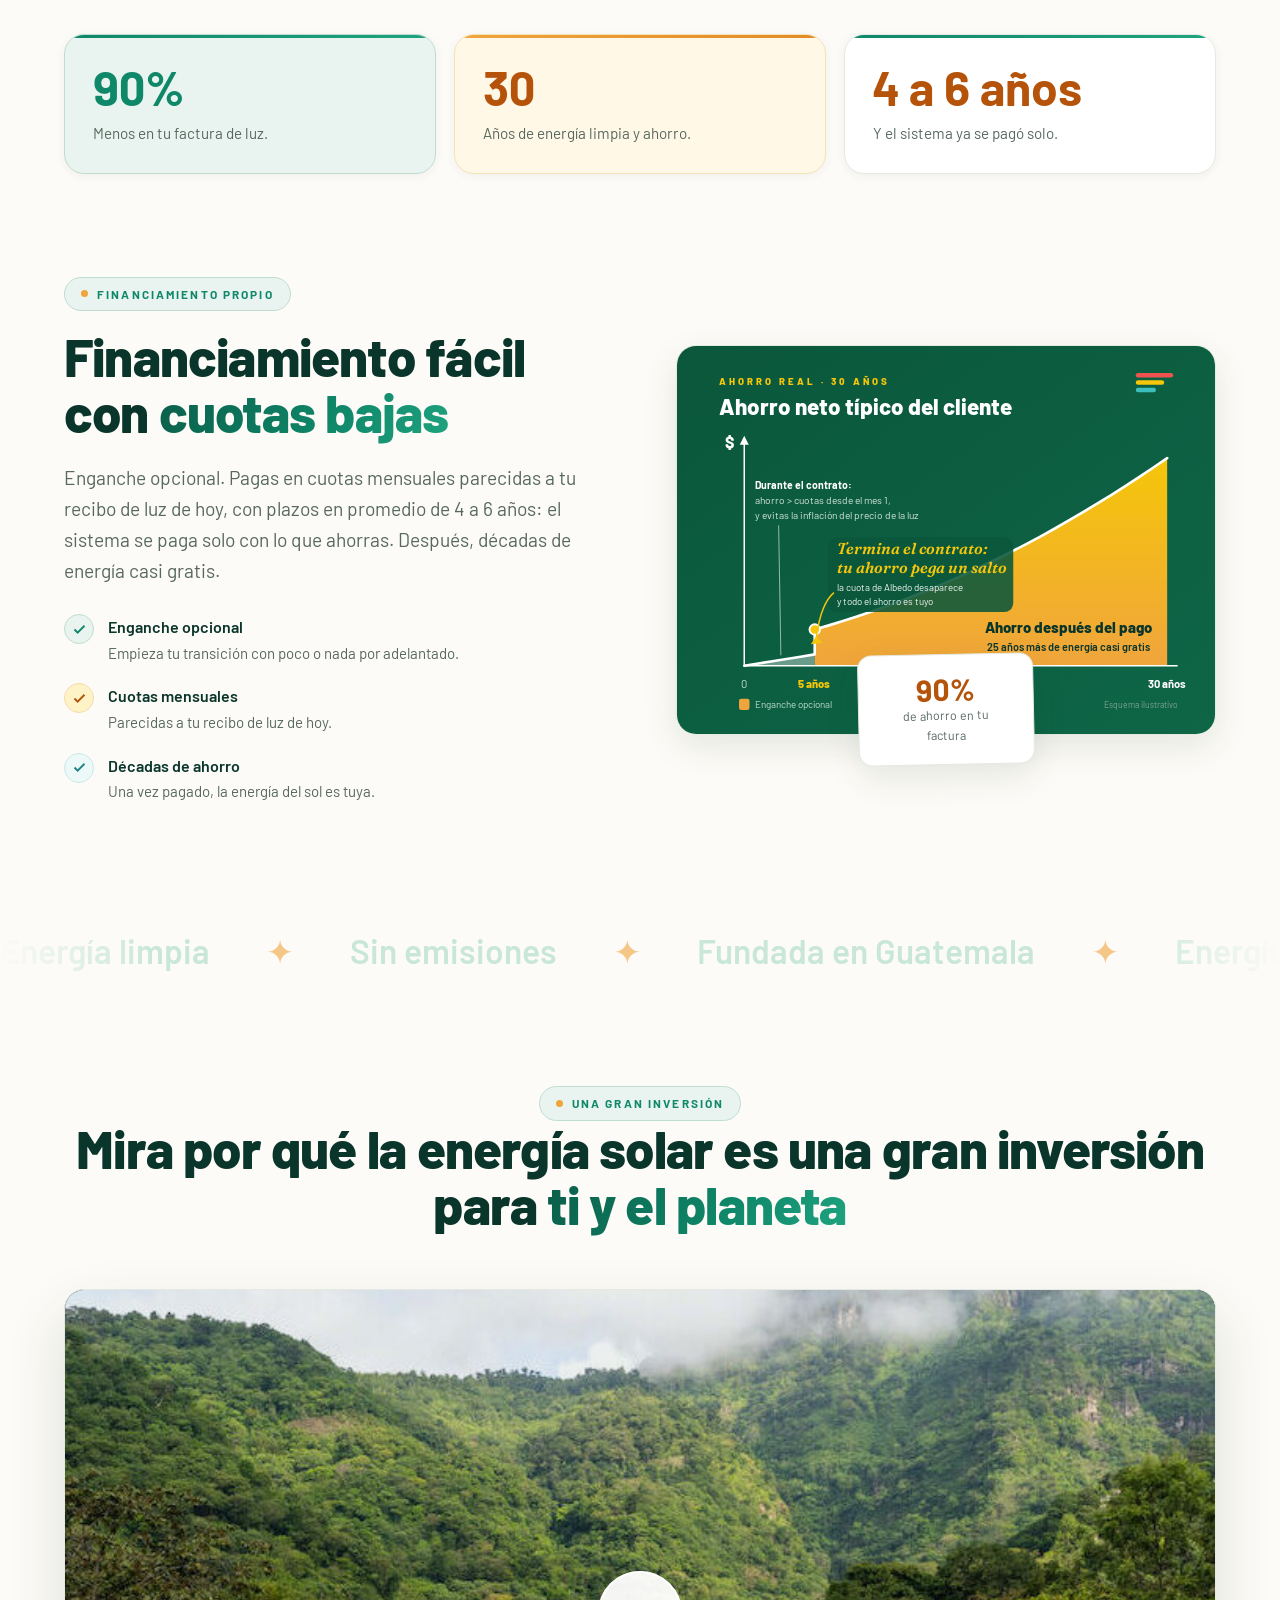
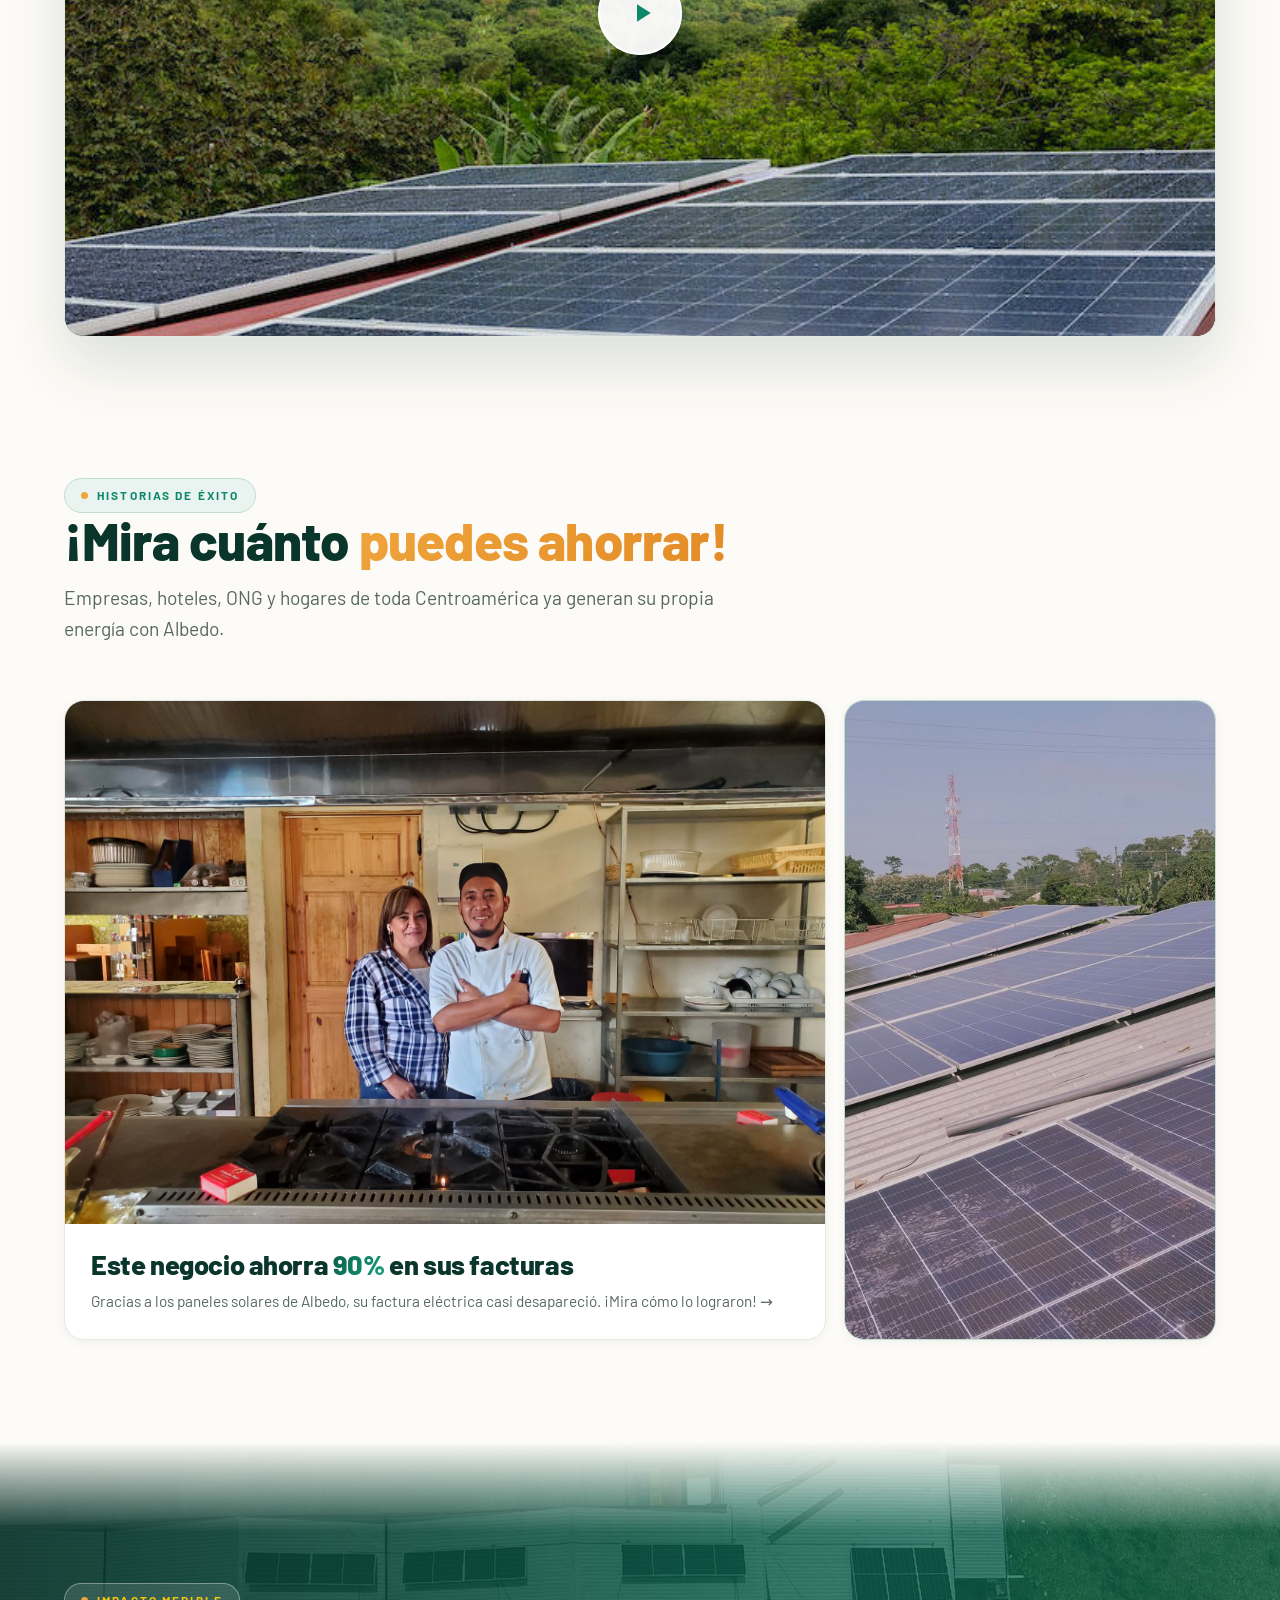
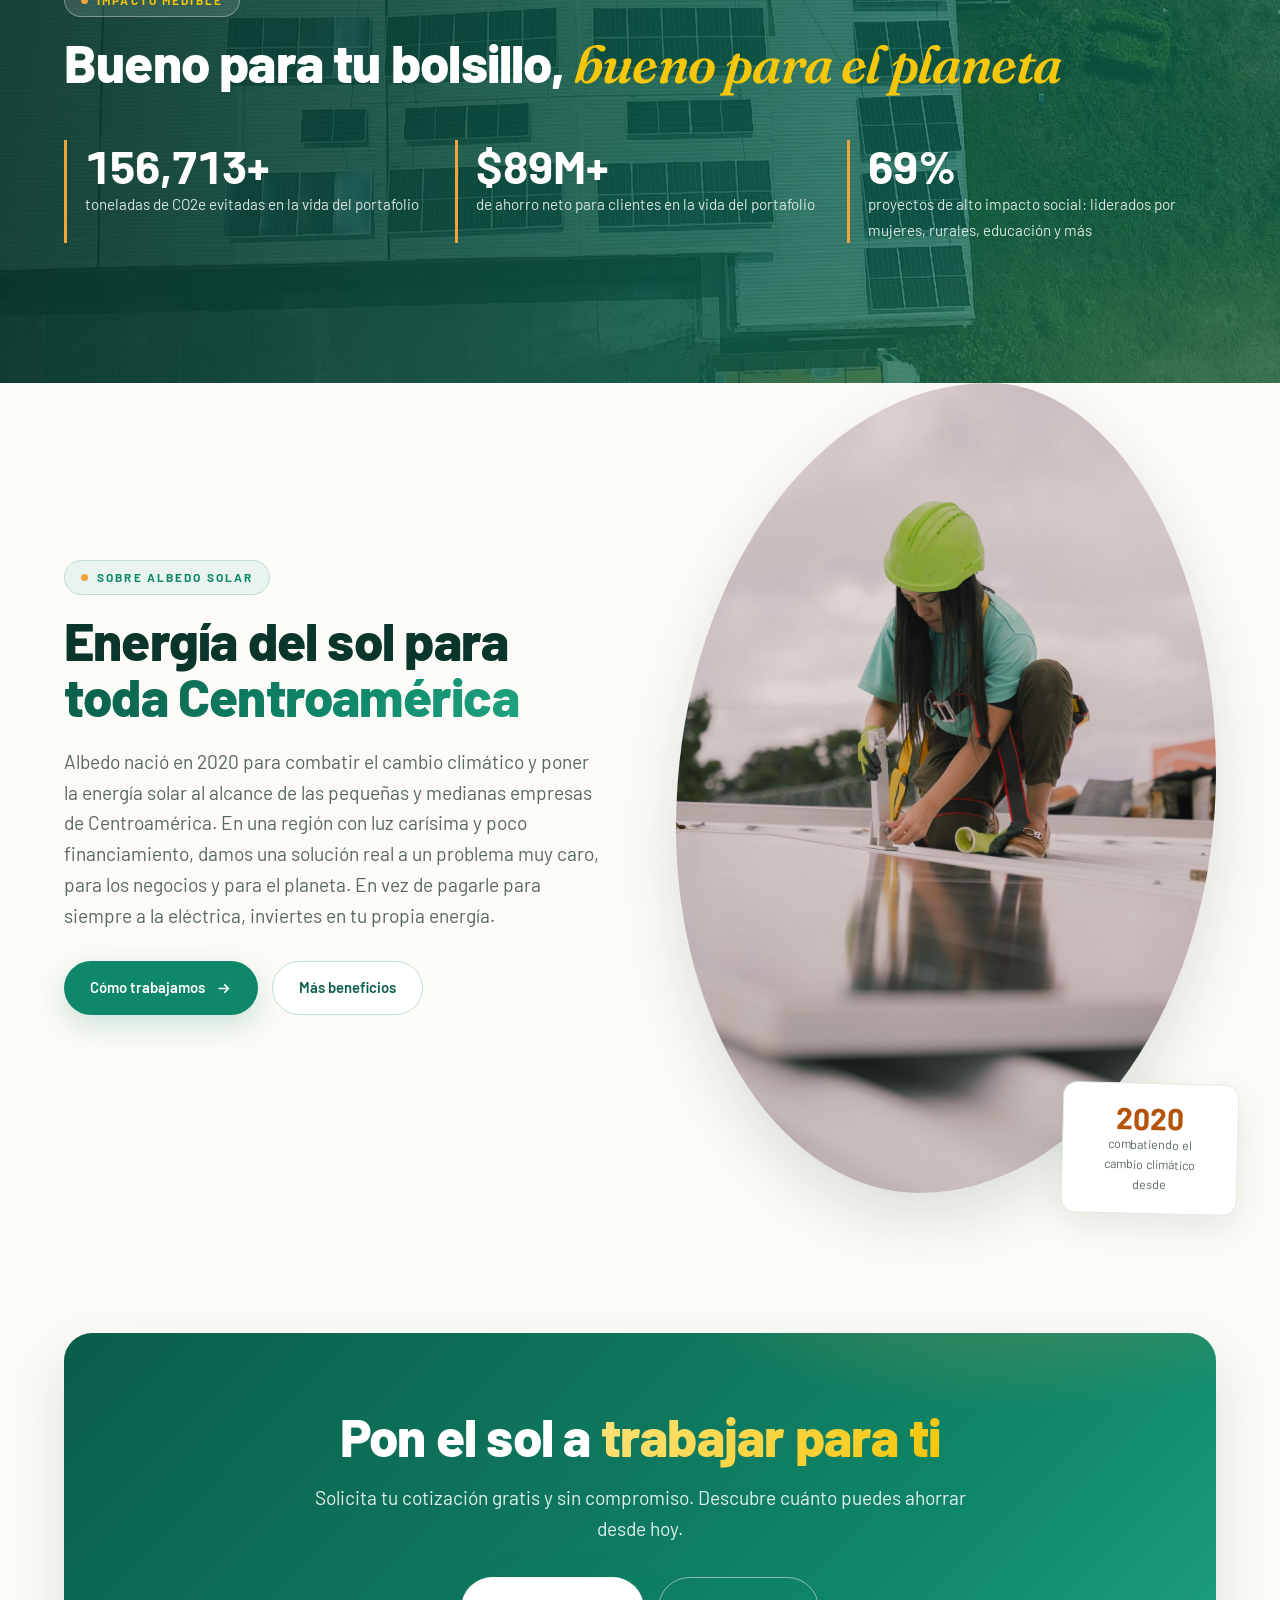
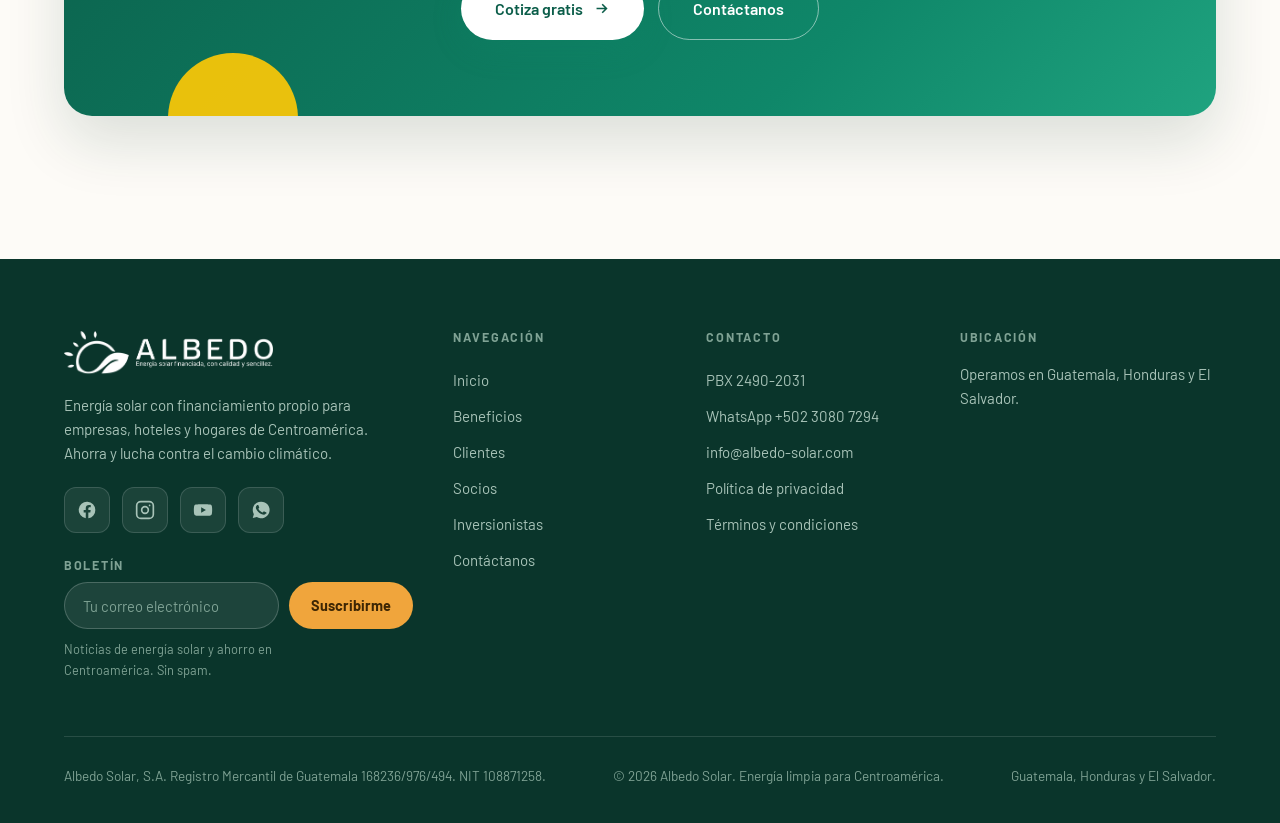
==== commit 11f56291: "Add files via upload" ====
--- a/index.html
+++ b/index.html
@@ -64,7 +64,7 @@
   <div class="wrap">
     <div class="hero-inner">
       <span class="eyebrow" data-reveal data-en="Solar Energy · Central America">Energía solar · Centroamérica</span>
-      <h1 data-reveal data-delay="1" data-en="Cut Your Power Bill by Up to 90%. &Lt;span Class=&quot;gradient-text&quot;&gt;Nothing to Pay Upfront.&lt;/span&gt;" style="margin:22px 0 24px">Baja tu factura de luz hasta 90%. <span class="gradient-text">Sin pagar nada por adelantado.</span></h1>
+      <h1 data-reveal data-delay="1" data-en="Cut Your Power Bill by Up to 90%. &lt;span class=&quot;gradient-text&quot;&gt;Nothing to Pay Upfront.&lt;/span&gt;" style="margin:22px 0 24px">Baja tu factura de luz hasta 90%. <span class="gradient-text">Sin pagar nada por adelantado.</span></h1>
       <p class="lead" data-reveal data-delay="2" data-en="We finance your solar system. You pay with what you already spend on power, and you save from month one.">Financiamos tu sistema solar. Pagas con lo que ya gastas en luz, y ahorras desde el primer mes.</p>
       <div class="tricolor" data-reveal data-delay="2" aria-hidden="true"><i></i><i></i><i></i></div>
       <div class="hero-actions" data-reveal data-delay="3">
--- a/assets/css/styles.css
+++ b/assets/css/styles.css
@@ -860,3 +860,31 @@
 .cur-tabs button.on { background: var(--green); border-color: var(--green); color: #fff; }
 .est-prefixed[data-cur="$"]::before { content: "$"; }
 .card-media--short { aspect-ratio: auto; height: 158px; }
+
+
+/* ==========================================================================
+   Photo heros + regional presence
+   ========================================================================== */
+.photo-hero { background-size: cover; background-position: center; padding: calc(var(--nav-h) + clamp(56px, 8vw, 96px)) 0 clamp(48px, 7vw, 84px); }
+.photo-hero::before { content: ""; position: absolute; inset: 0; background: linear-gradient(100deg, rgba(10,53,43,0.93) 0%, rgba(11,93,73,0.80) 55%, rgba(15,135,105,0.45) 100%); }
+.photo-hero .wrap { position: relative; }
+.photo-hero h1 { color: #fff; }
+.photo-hero h1 .gradient-text { background: linear-gradient(120deg, #FFE27A 0%, #F5C609 85%); -webkit-background-clip: text; background-clip: text; }
+.photo-hero .lead { color: #D7E6DF; }
+.photo-hero .eyebrow { background: rgba(255,255,255,0.12); border-color: rgba(255,255,255,0.35); color: #F5C609; }
+.photo-hero .halfsun { opacity: .85; z-index: 0; }
+.photo-hero + section { position: relative; }
+.photo-hero::after { content: ""; position: absolute; left: 0; right: 0; bottom: -1px; height: 60px; background: linear-gradient(to top, var(--bg), transparent); }
+
+.geo { display: grid; grid-template-columns: repeat(3, 1fr); gap: 18px; }
+.geo-card { padding: 26px 28px; border-radius: var(--radius); background: var(--surface); border: 1px solid var(--stroke); box-shadow: var(--shadow-sm); }
+.geo-tag { display: inline-block; padding: 5px 12px; border-radius: 8px; font-weight: 800; font-size: 0.8rem; letter-spacing: .08em; background: var(--tint); color: var(--green-deep); border: 1px solid var(--stroke-2); }
+.geo-tag.hn { background: var(--orange-tint); color: var(--orange-dark); border-color: #F5D9A8; }
+.geo-tag.sv { background: #EDF8F8; color: #1F8584; border-color: #C9E8E8; }
+.geo-card h3 { margin: 12px 0 4px; font-size: 1.3rem; }
+.geo-num { font-family: var(--font-display); font-weight: 800; font-size: 2rem; color: var(--green); font-variant-numeric: tabular-nums; }
+.geo-num small { font-size: 0.95rem; color: var(--muted); font-weight: 600; }
+.geo-bar { height: 10px; border-radius: 100px; background: var(--tint); margin: 12px 0 8px; overflow: hidden; }
+.geo-bar i { display: block; height: 100%; border-radius: 100px; background: linear-gradient(90deg, var(--green), var(--green-mid)); min-width: 8px; }
+.geo-card p { color: var(--muted); font-size: 0.88rem; }
+@media (max-width: 780px) { .geo { grid-template-columns: 1fr; } }
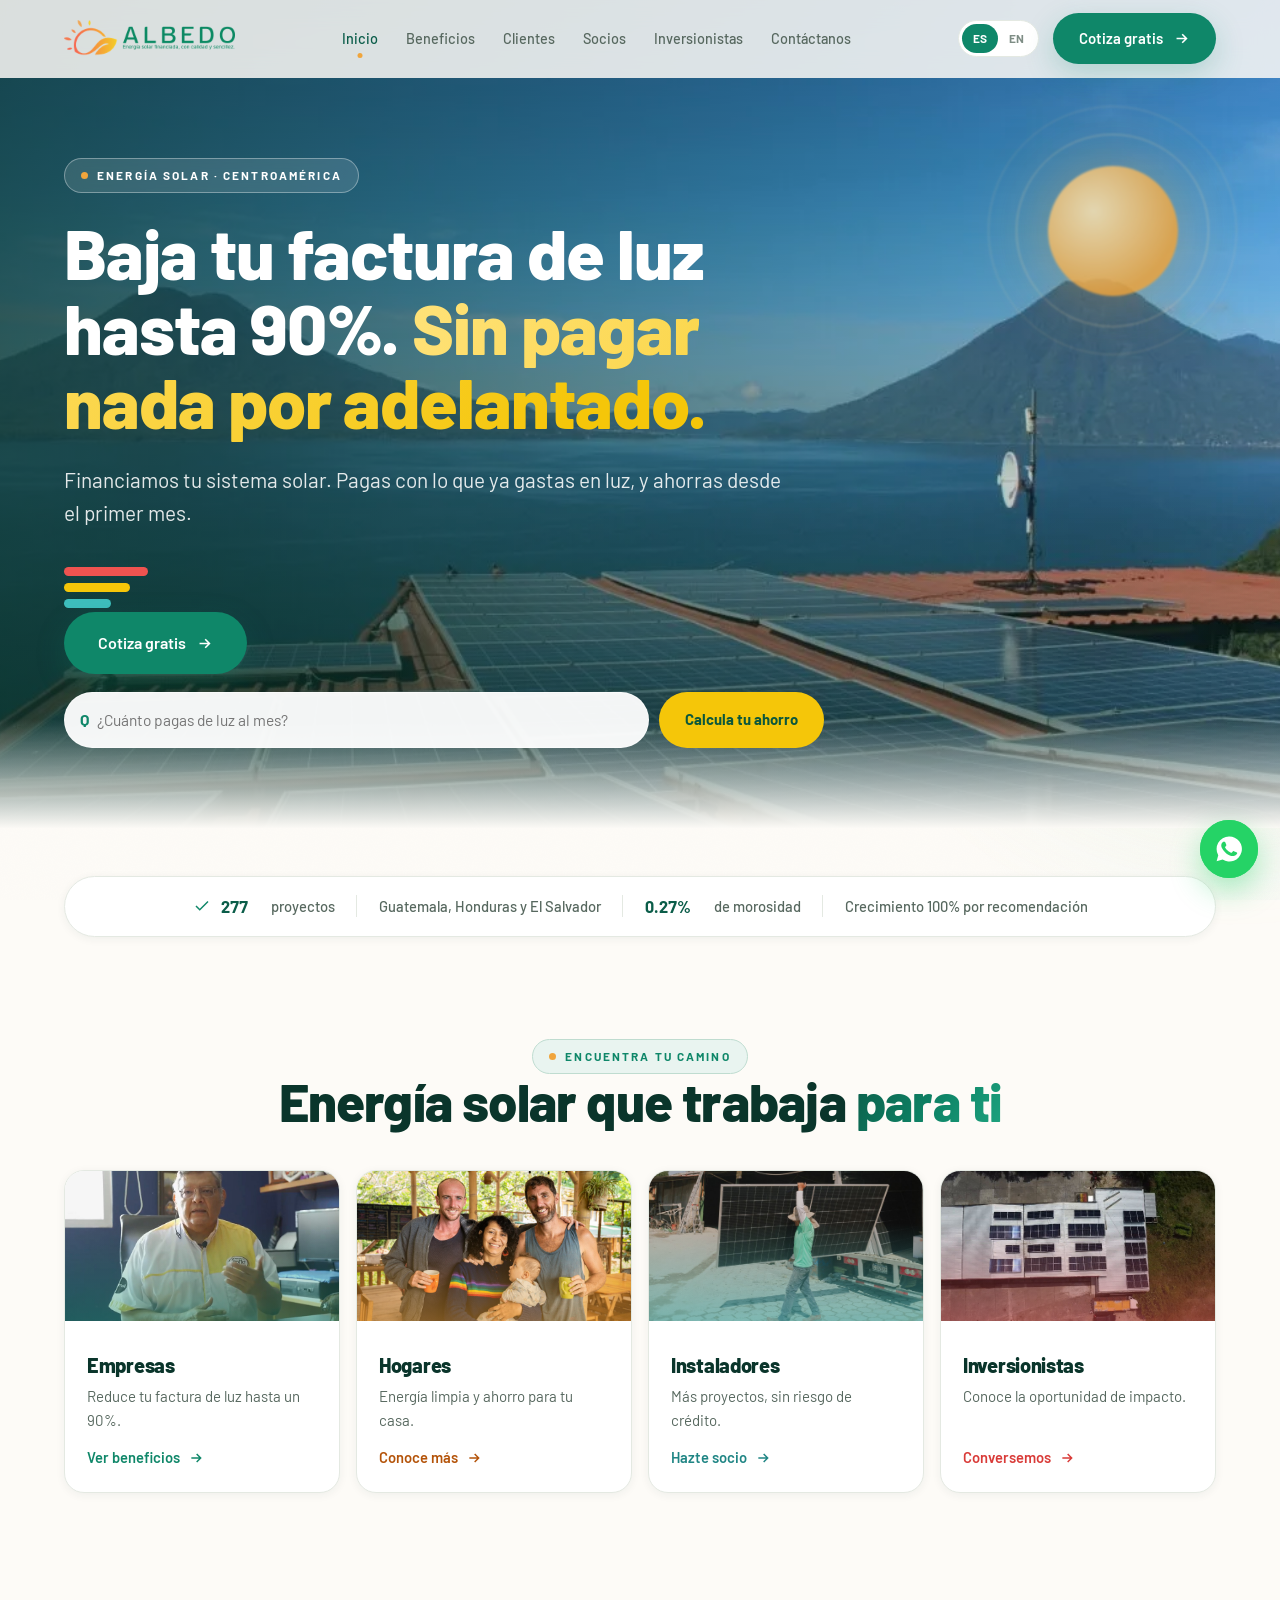
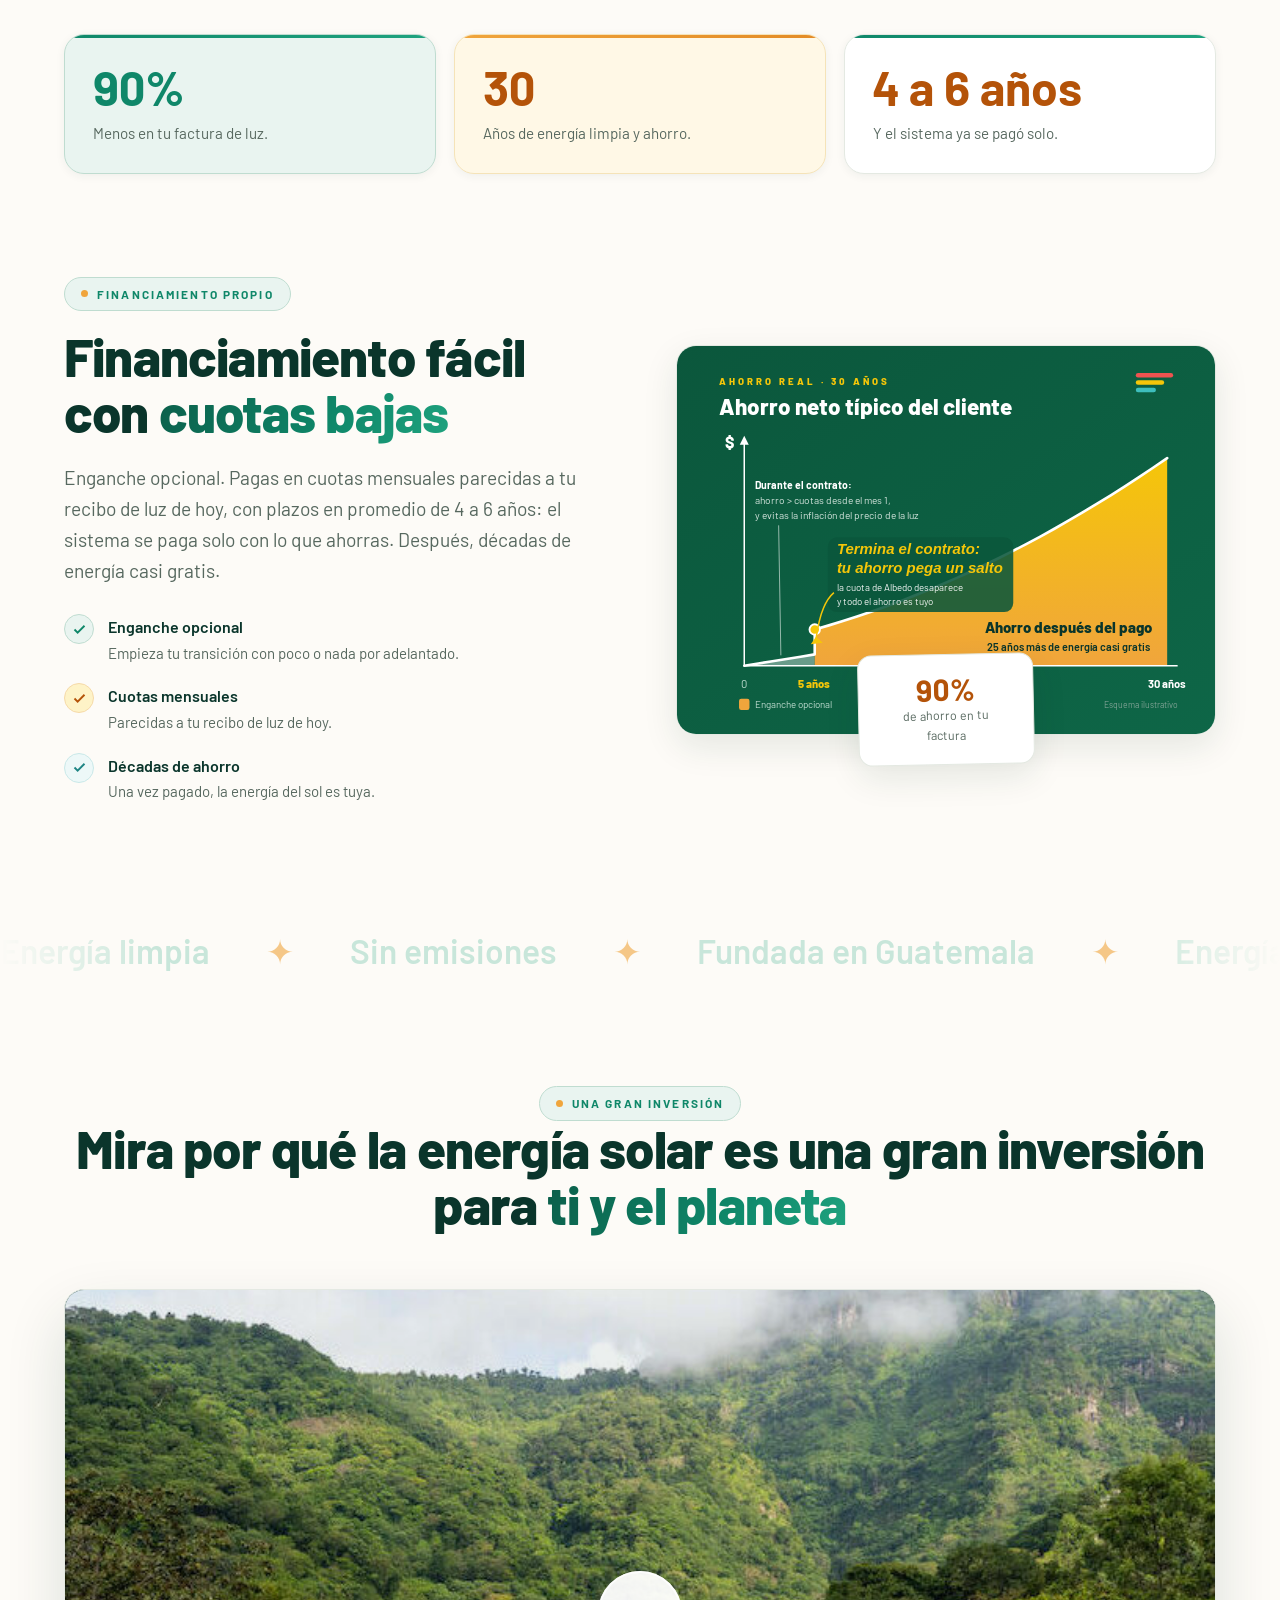
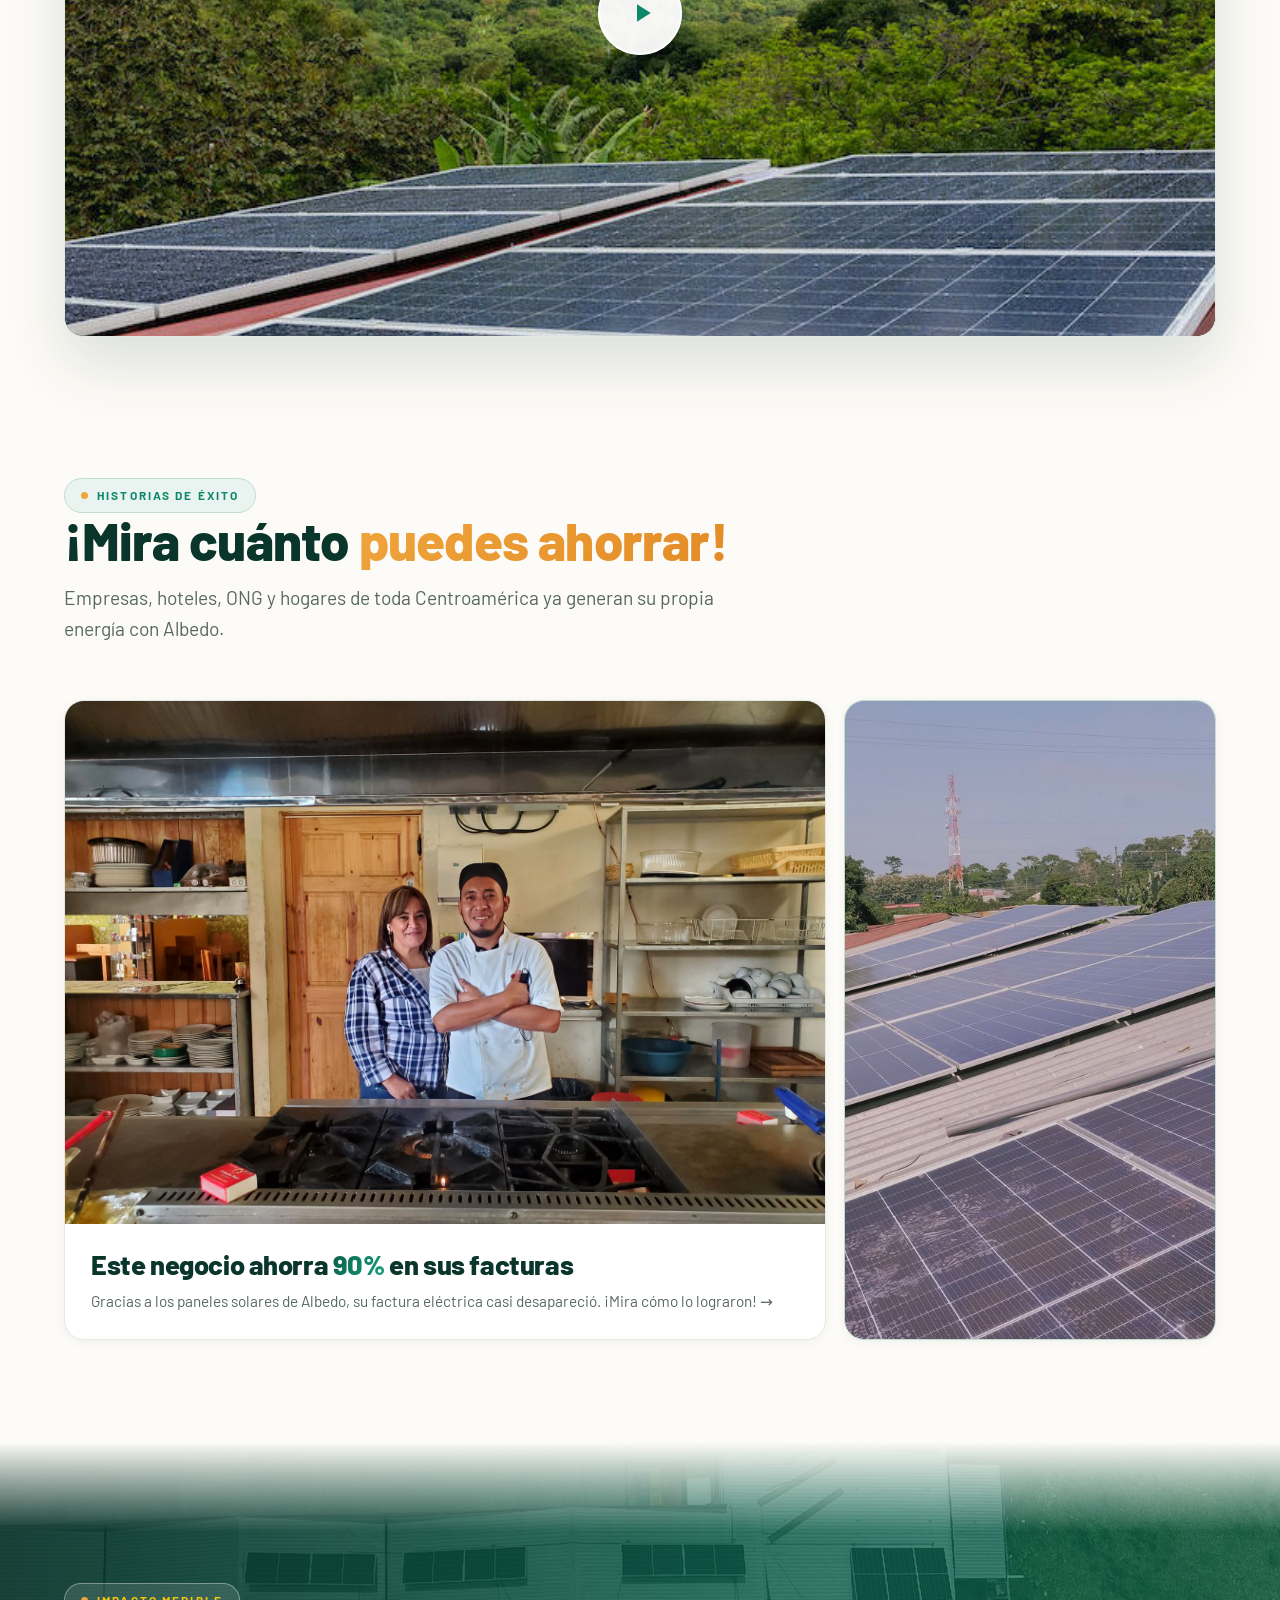
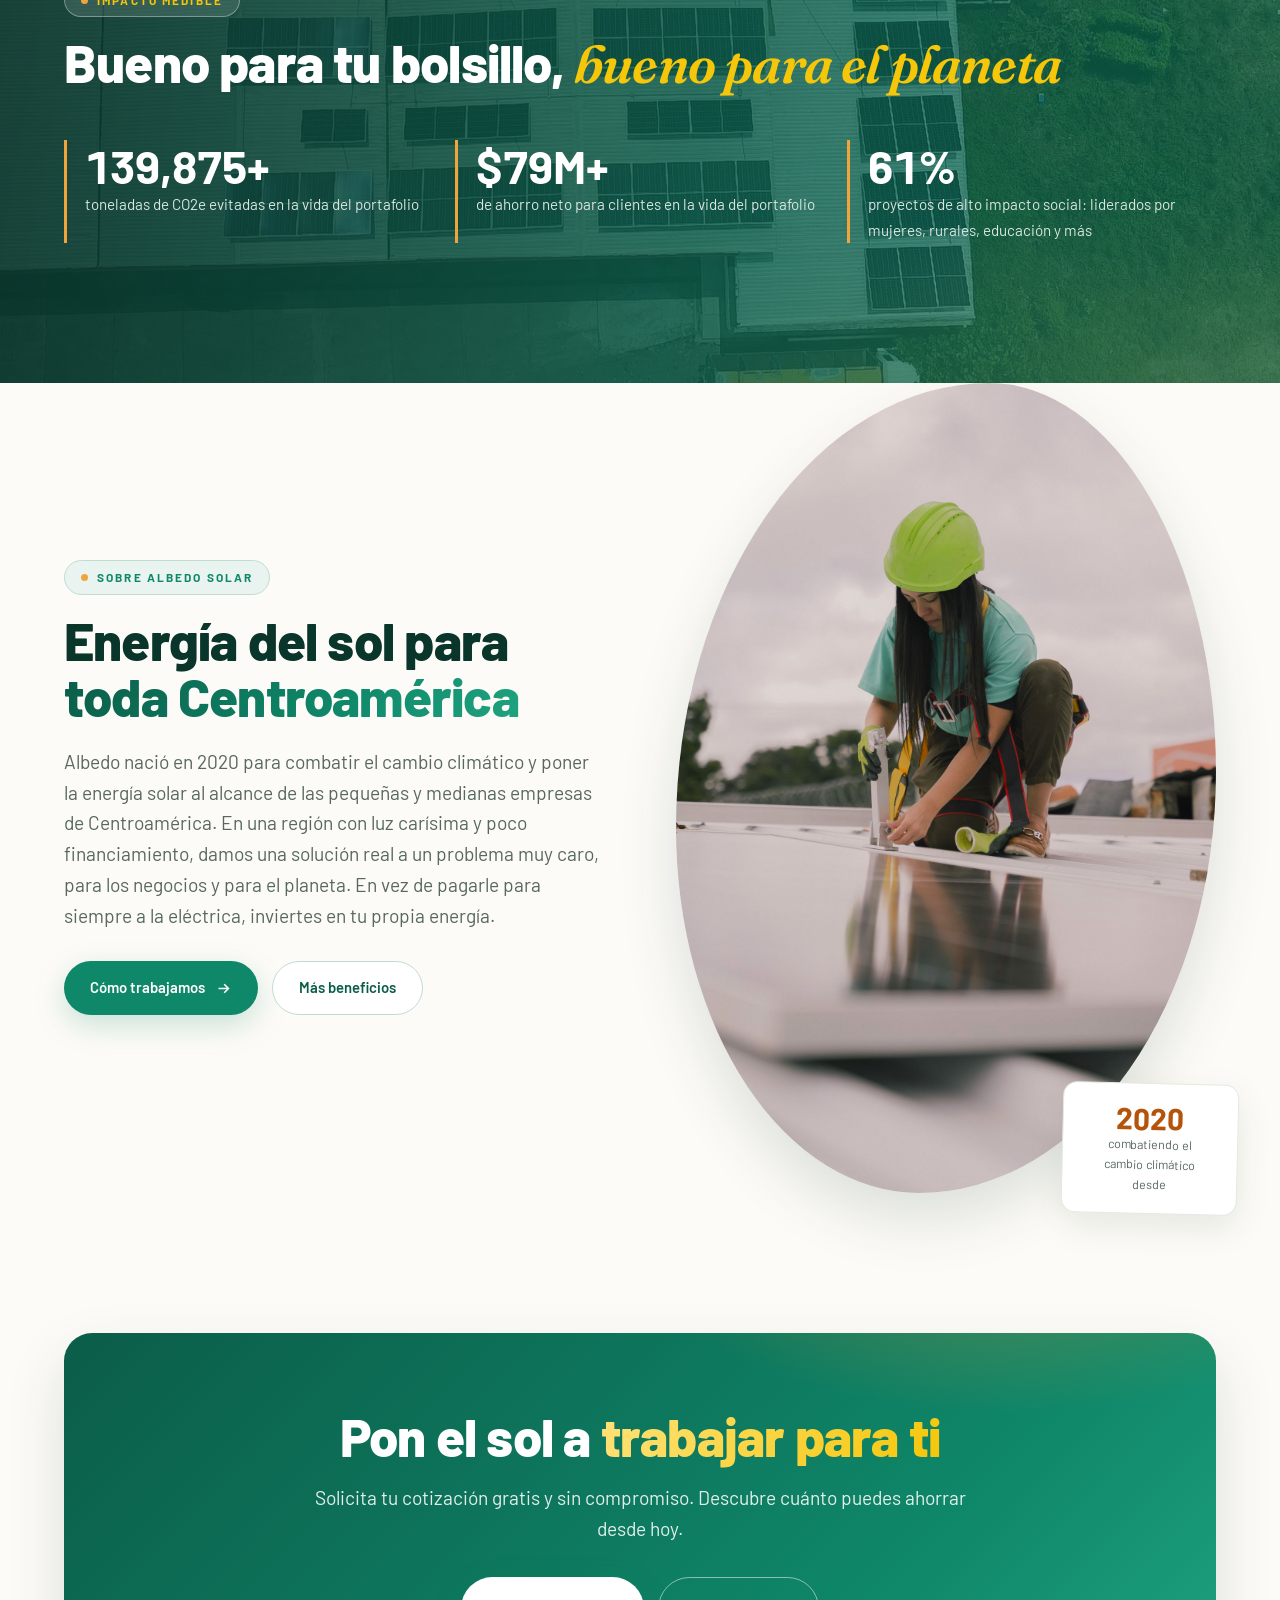
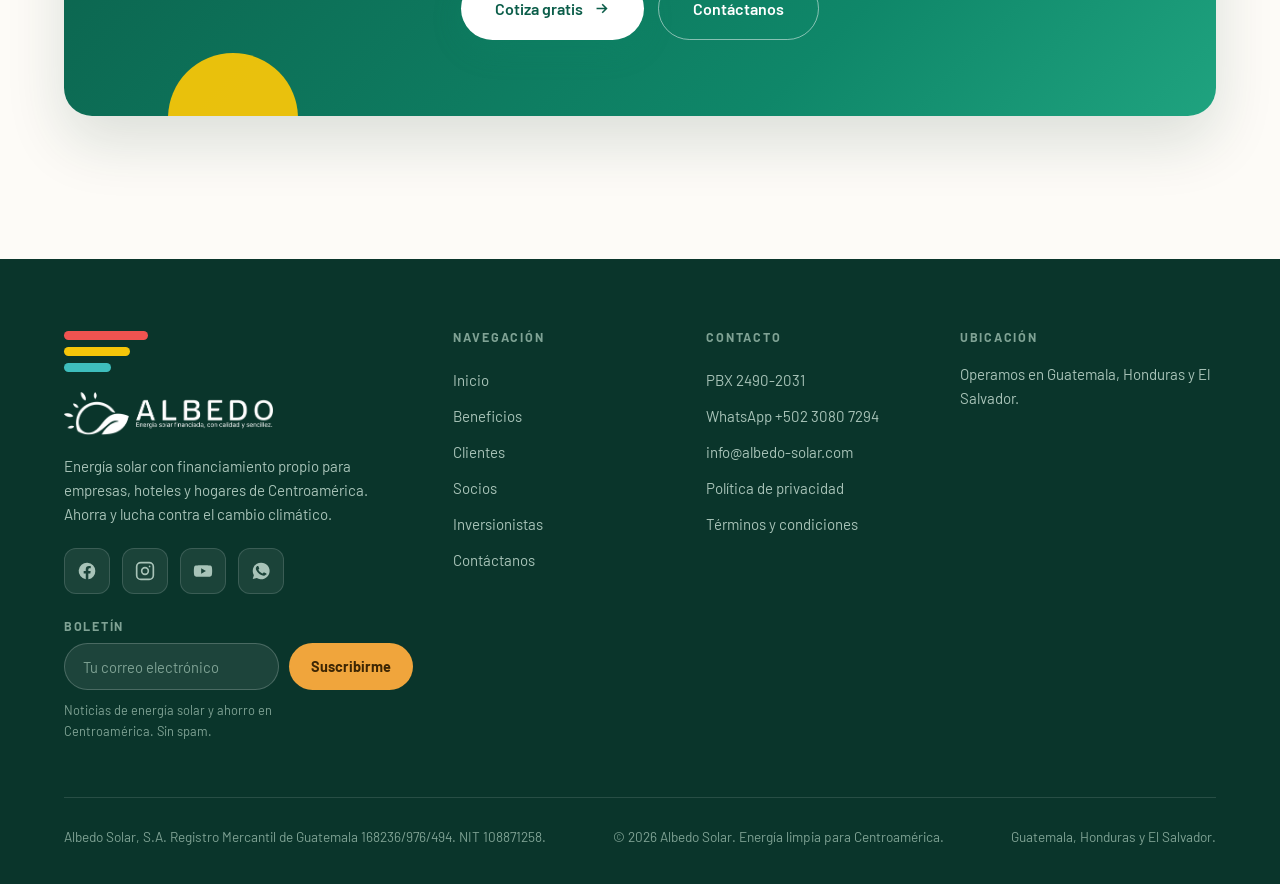
==== commit 3506ec4b: "Add files via upload" ====
--- a/index.html
+++ b/index.html
@@ -11,7 +11,7 @@
 <link rel="alternate" hreflang="es" href="https://albedo-solar.com/index.html" />
 <link rel="alternate" hreflang="en" href="https://albedo-solar.com/index.html?lang=en" />
 <link rel="alternate" hreflang="x-default" href="https://albedo-solar.com/index.html" />
-<link rel="stylesheet" href="assets/css/styles.css?v=9" />
+<link rel="stylesheet" href="assets/css/styles.css?v=10" />
 </head>
 <body>
 
@@ -205,8 +205,8 @@
   <line x1="136" y1="240" x2="139" y2="414" stroke="#D7E6DF" stroke-width="1.2" opacity="0.75"/>
 
   <rect id="annBack" x="202" y="256" width="248" height="100" rx="12" fill="#0B573C" opacity="0.88"/>
-  <text x="214" y="278" font-family="Fraunces, Georgia, serif" font-size="21" font-weight="600" font-style="italic" fill="#F5C609" data-en="The contract ends:">Termina el contrato:</text>
-  <text x="214" y="304" font-family="Fraunces, Georgia, serif" font-size="21" font-weight="600" font-style="italic" fill="#F5C609" data-en="your savings jump">tu ahorro pega un salto</text>
+  <text x="214" y="278" font-family="Barlow, sans-serif" font-size="20" font-weight="800" font-style="italic" fill="#F5C609" data-en="The contract ends:">Termina el contrato:</text>
+  <text x="214" y="304" font-family="Barlow, sans-serif" font-size="20" font-weight="800" font-style="italic" fill="#F5C609" data-en="your savings jump">tu ahorro pega un salto</text>
   <text x="214" y="328" font-family="Barlow, sans-serif" font-size="13" fill="#FFFFFF" opacity="0.95" data-en="Albedo payments stop; the whole">la cuota de Albedo desaparece</text>
   <text x="214" y="346" font-family="Barlow, sans-serif" font-size="13" fill="#FFFFFF" opacity="0.95" data-en="bill is yours to keep">y todo el ahorro es tuyo</text>
   <path d="M 210 330 Q 192 345 186 393" fill="none" stroke="#F5C609" stroke-width="2"/>
@@ -346,6 +346,7 @@
   <div class="wrap">
     <div class="footer-grid">
       <div>
+        <div class="tricolor footer-tricolor" aria-hidden="true" style="margin:0 0 20px"><i></i><i></i><i></i></div>
         <a class="brand" href="index.html"><img src="assets/images/albedo-wordmark-es-white.png" data-en-src="assets/images/albedo-wordmark-white.png" alt="Albedo Solar" style="height:44px;width:auto" /></a>
         <p data-en="Solar energy with built-in financing for businesses, hotels and homes across Central America. Save money and fight climate change.">Energía solar con financiamiento propio para empresas, hoteles y hogares de Centroamérica. Ahorra y lucha contra el cambio climático.</p>
         <div class="socials" style="margin-top:22px">
@@ -407,7 +408,7 @@
   <a class="btn btn--ghost" href="beneficios.html#estimador" data-en="See Your Savings">Calcula tu ahorro</a>
 </div>
 
-<script src="assets/js/config.js?v=9"></script>
-<script src="assets/js/main.js?v=9"></script>
+<script src="assets/js/config.js?v=10"></script>
+<script src="assets/js/main.js?v=10"></script>
 </body>
 </html>
